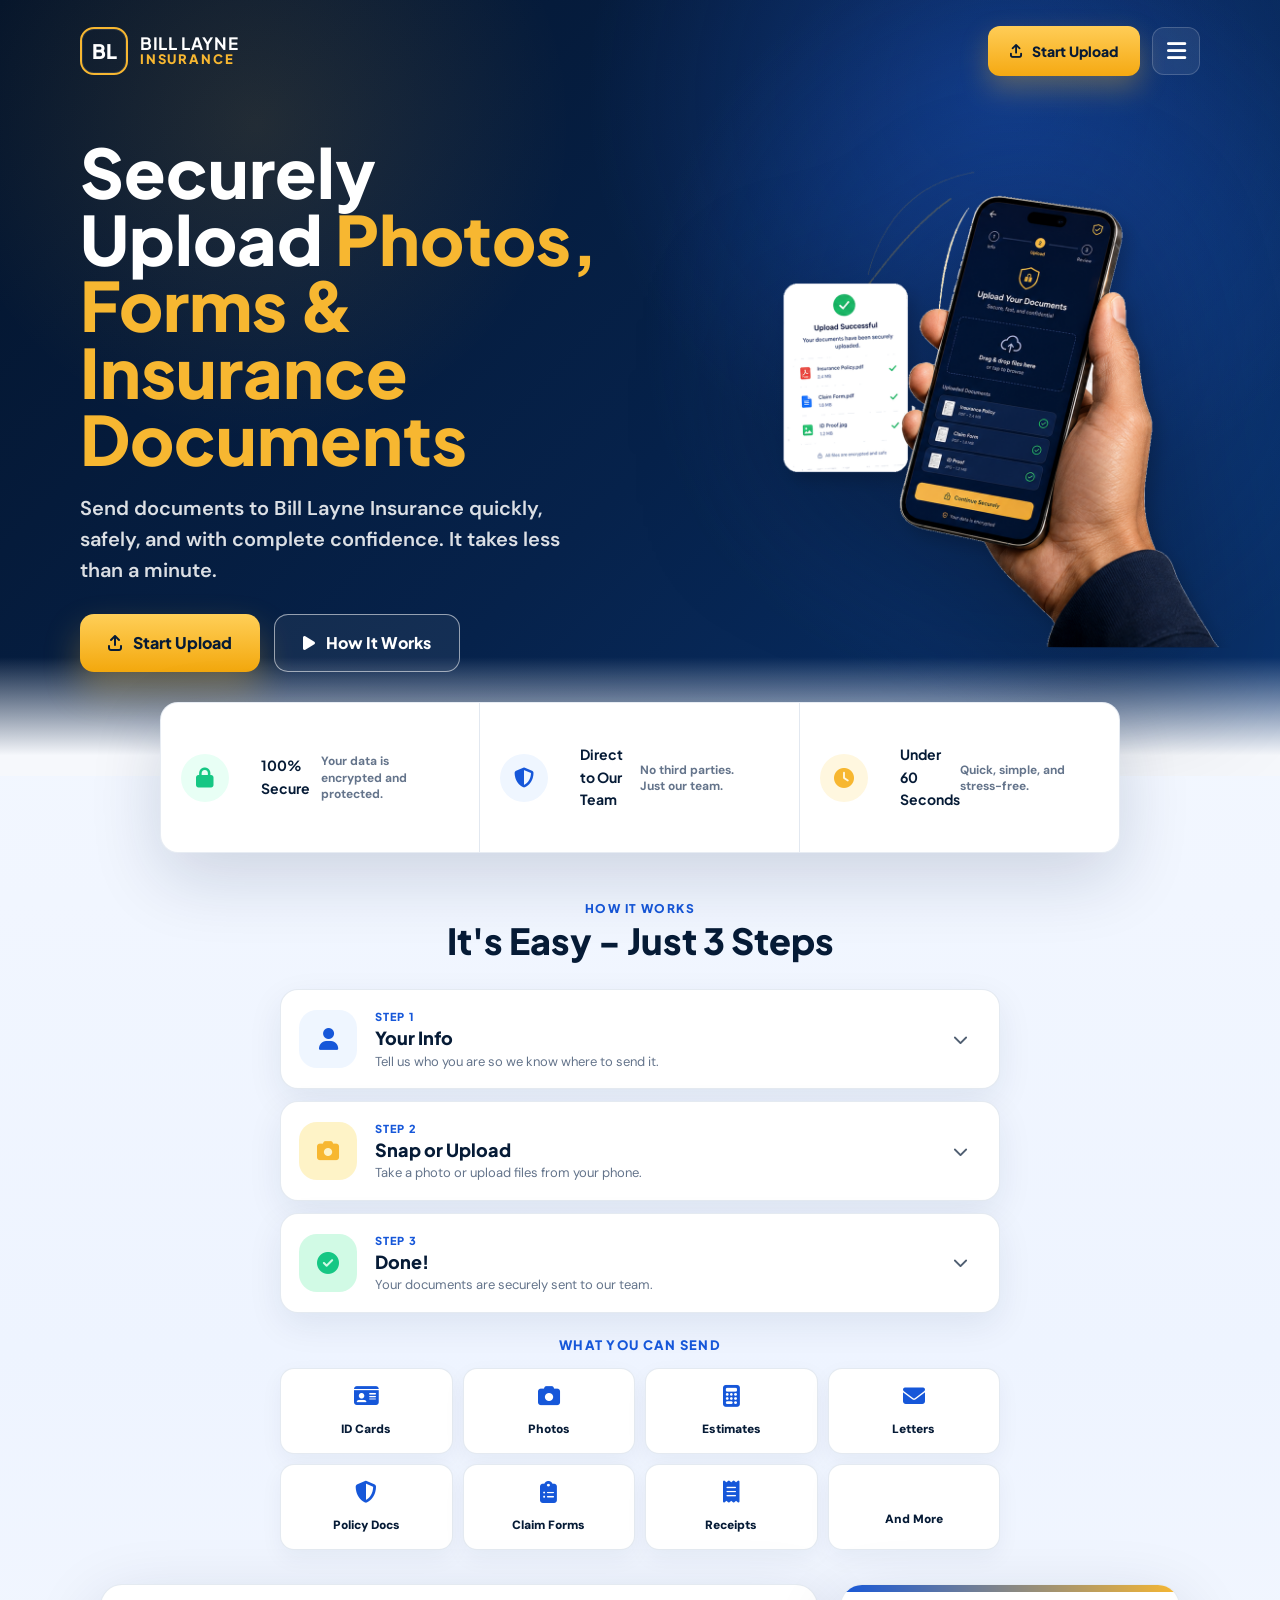
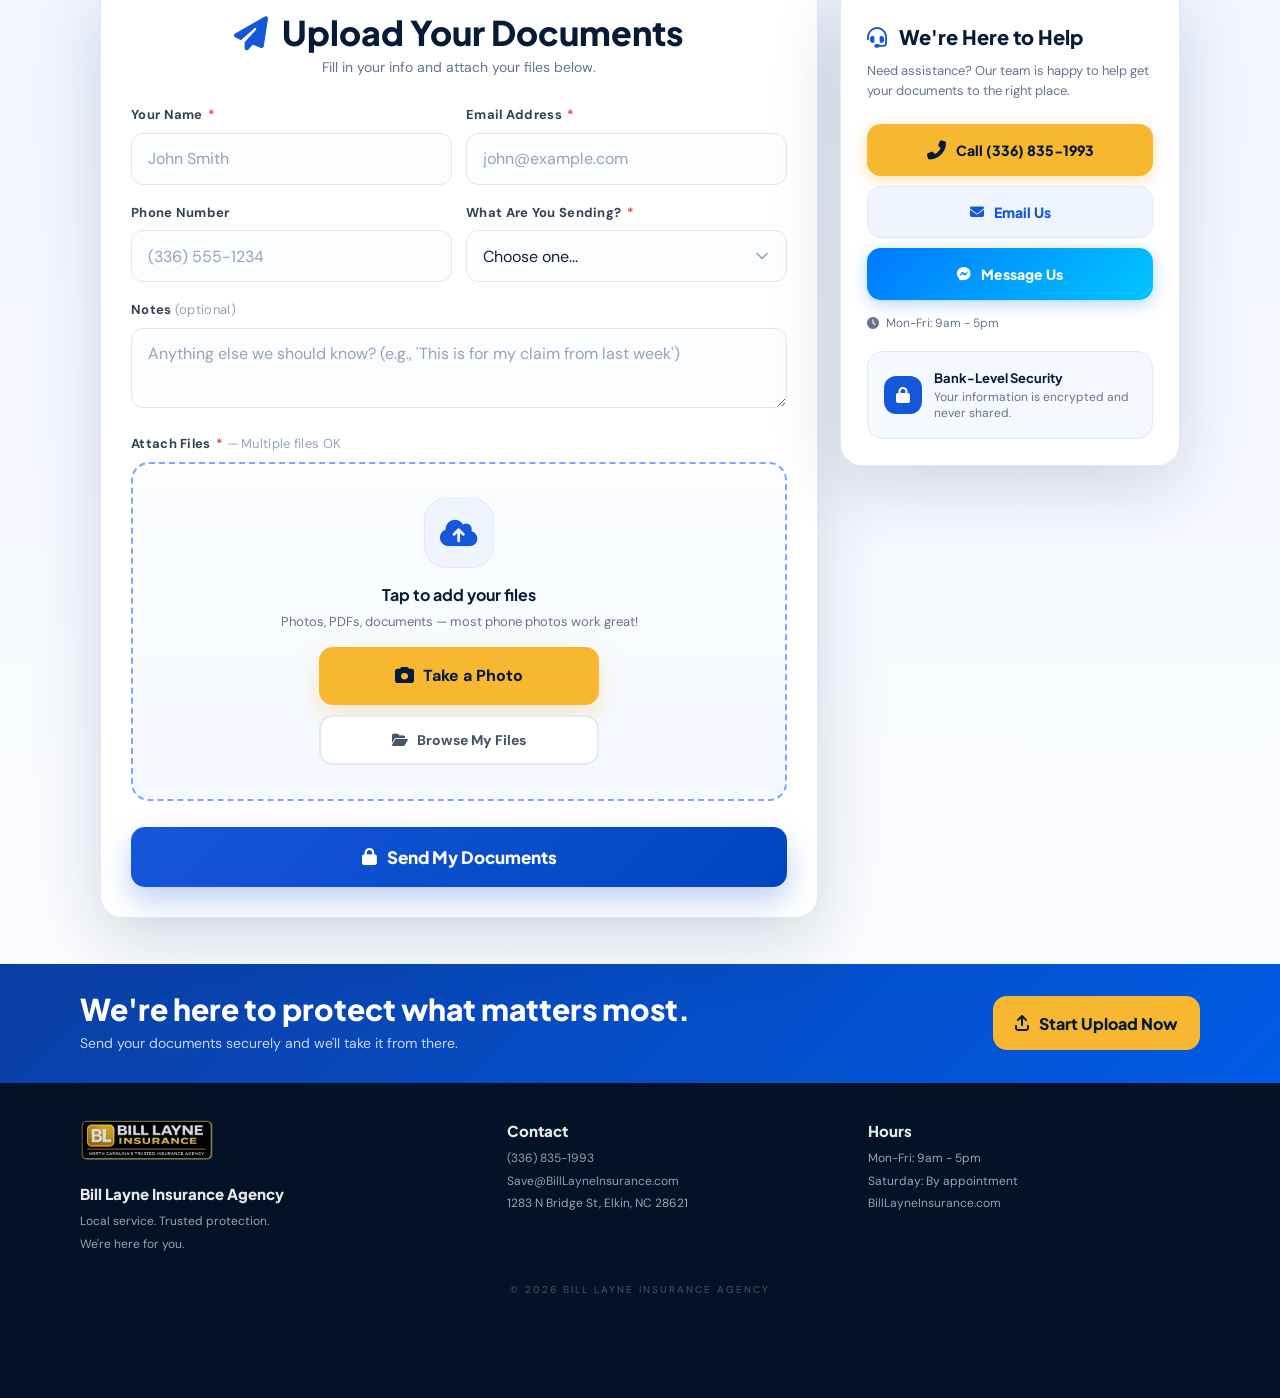
==== index.html @ 3c542ae1 "Redesign SendBillDocs landing hero" ====
<!DOCTYPE html>
<html lang="en">
<head>
    <meta charset="UTF-8">
    <meta name="viewport" content="width=device-width, initial-scale=1.0, maximum-scale=1.0, user-scalable=no">
    <title>Send Documents | Bill Layne Insurance Agency</title>
    <meta name="description" content="Securely upload documents, photos, and files to Bill Layne Insurance Agency in Elkin, NC. Snap a photo or upload a file — it's that easy.">
    <link rel="icon" href="https://fav.farm/📄" />
    <meta property="og:title" content="Send Documents | Bill Layne Insurance">
    <meta property="og:description" content="Securely send documents to your insurance agent. Snap a photo or upload a file.">
    <meta property="og:image" content="https://www.sendbilldocs.com/assets/bill-layne-logo.png">
    <meta property="og:url" content="https://sendbilldocs.com">
    <meta property="og:type" content="website">
    <meta name="twitter:card" content="summary_large_image">
    <meta name="twitter:title" content="Send Documents | Bill Layne Insurance">
    <meta name="twitter:description" content="Securely send documents to your insurance agent. Snap a photo or upload a file.">
    <meta name="twitter:image" content="https://www.sendbilldocs.com/assets/bill-layne-logo.png">
    <link rel="preconnect" href="https://fonts.googleapis.com">
    <link rel="preconnect" href="https://fonts.gstatic.com" crossorigin>
    <link href="https://fonts.googleapis.com/css2?family=Plus+Jakarta+Sans:wght@400;500;600;700;800;900&family=DM+Sans:wght@400;500;600;700&display=swap" rel="stylesheet">
    <link rel="stylesheet" href="https://cdnjs.cloudflare.com/ajax/libs/font-awesome/6.5.1/css/all.min.css">
    <style>
        *,*::before,*::after{box-sizing:border-box;margin:0;padding:0}
        :root{
            --navy:#061b36;--navy-light:#0b2b59;--navy-panel:#082044;--blue:#1657d9;--blue-light:#3478ff;
            --blue-glow:rgba(22,87,217,0.24);--gold:#f7b731;--gold-light:#ffd36a;
            --green:#16c784;--green-light:#50e0a4;--gray-50:#f6f8fc;--gray-100:#eef3fb;
            --gray-200:#e2e8f0;--gray-300:#cbd5e1;--gray-400:#94a3b8;--gray-500:#64748b;
            --gray-600:#475569;--gray-700:#334155;--gray-800:#172033;--red:#ef4444;
            --radius:16px;--radius-sm:12px;--radius-lg:24px;--radius-xl:30px;
            --shadow:0 12px 35px rgba(13,35,73,0.08);--shadow-lg:0 22px 70px rgba(10,31,66,0.16)
        }
        html{scroll-behavior:smooth;-webkit-text-size-adjust:100%}
        body{font-family:'DM Sans',-apple-system,BlinkMacSystemFont,sans-serif;background:linear-gradient(180deg,#f7faff 0%,#eef4ff 45%,#ffffff 100%);color:var(--gray-700);line-height:1.6;overflow-x:hidden;-webkit-font-smoothing:antialiased}
        a,button,input,select,textarea,label,[role="button"]{-webkit-tap-highlight-color:rgba(37,99,235,0.15);touch-action:manipulation}

        /* ======= HERO ======= */
        .hero{position:relative;min-height:650px;padding:26px 20px 104px;overflow:hidden;background:radial-gradient(circle at 78% 12%,rgba(37,99,235,.32),transparent 34%),linear-gradient(135deg,#04142b 0%,#06224b 54%,#0a3471 100%)}
        .hero::after{content:'';position:absolute;left:0;right:0;bottom:-1px;height:120px;background:linear-gradient(180deg,rgba(246,248,252,0) 0%,#f6f8fc 82%)}
        .hero-bg{position:absolute;inset:0;background:radial-gradient(circle at 80% 42%,rgba(29,89,198,.34),transparent 34%),radial-gradient(circle at 20% 16%,rgba(247,183,49,.12),transparent 26%);z-index:0}
        .site-nav{position:relative;z-index:3;max-width:1120px;margin:0 auto;display:flex;align-items:center;justify-content:space-between;gap:16px}
        .brand-lockup{display:flex;align-items:center;gap:12px;color:white;text-decoration:none;min-width:0}
        .brand-mark{width:48px;height:48px;border:2px solid var(--gold);border-radius:14px;display:grid;place-items:center;color:white;font-family:'Plus Jakarta Sans',sans-serif;font-size:20px;font-weight:900;box-shadow:inset 0 0 0 1px rgba(255,255,255,.1)}
        .brand-text{font-family:'Plus Jakarta Sans',sans-serif;font-weight:900;letter-spacing:.04em;line-height:1.05;text-transform:uppercase}
        .brand-text strong{display:block;font-size:17px;color:white}
        .brand-text span{display:block;font-size:13px;color:var(--gold);letter-spacing:.14em}
        .nav-actions{display:flex;align-items:center;gap:12px}
        .nav-upload{height:50px;padding:0 22px;border-radius:12px;background:linear-gradient(180deg,#ffcd57,#f5a912);color:#071a35;font-family:'Plus Jakarta Sans',sans-serif;font-size:14px;font-weight:900;text-decoration:none;display:inline-flex;align-items:center;gap:10px;box-shadow:0 12px 28px rgba(247,183,49,.32)}
        .nav-menu{width:48px;height:48px;border:1px solid rgba(255,255,255,.18);border-radius:12px;background:rgba(255,255,255,.08);color:white;font-size:22px;display:grid;place-items:center}
        .hero-inner{position:relative;z-index:2;max-width:1120px;margin:62px auto 0;display:grid;grid-template-columns:minmax(0,1fr) minmax(380px,560px);gap:34px;align-items:center}
        .hero-content{max-width:570px;color:white}
        .hero h1{font-family:'Plus Jakarta Sans',sans-serif;font-size:clamp(40px,7vw,68px);font-weight:900;color:white;line-height:.98;margin:0 0 22px;letter-spacing:0}
        .hero h1 span{color:var(--gold)}
        .hero-sub{font-size:clamp(16px,2.2vw,20px);color:rgba(255,255,255,0.86);max-width:520px;margin:0 0 28px;font-weight:600;line-height:1.55}
        .hero-actions{display:flex;gap:14px;flex-wrap:wrap;align-items:center}
        .hero-btn{min-height:58px;border-radius:14px;padding:0 28px;font-family:'Plus Jakarta Sans',sans-serif;font-size:16px;font-weight:900;text-decoration:none;display:inline-flex;align-items:center;justify-content:center;gap:11px}
        .hero-btn-primary{background:linear-gradient(180deg,#ffcf58,#f3a80d);color:#061b36;box-shadow:0 18px 36px rgba(247,183,49,.32)}
        .hero-btn-secondary{border:1.5px solid rgba(255,255,255,.55);color:white;background:rgba(255,255,255,.06)}
        .hero-visual{position:relative;min-height:390px;display:flex;align-items:center;justify-content:center;overflow:visible}
        .hero-art{display:block;width:min(680px,122%);max-width:none;height:auto;filter:drop-shadow(0 34px 70px rgba(0,0,0,.34));transform:translateX(18px)}
        @keyframes bounce{0%,20%,50%,80%,100%{transform:translateY(0)}40%{transform:translateY(-12px)}60%{transform:translateY(-6px)}}

        /* ======= STEPS ======= */
        .steps-section{padding:46px 20px 14px;max-width:760px;margin:0 auto}
        .section-label{font-family:'Plus Jakarta Sans',sans-serif;font-size:12px;font-weight:900;color:var(--blue);text-transform:uppercase;letter-spacing:.12em;text-align:center;margin-bottom:4px}
        .steps-title{font-family:'Plus Jakarta Sans',sans-serif;font-size:clamp(25px,4vw,36px);font-weight:900;text-align:center;color:var(--navy);margin-bottom:28px;line-height:1.08;letter-spacing:0}
        .steps-row{display:grid;gap:12px;margin-bottom:8px}
        .step-card{display:grid;grid-template-columns:60px 1fr 28px;gap:16px;align-items:center;padding:18px;background:white;border-radius:18px;box-shadow:var(--shadow);border:1px solid rgba(226,232,240,.9)}
        .step-icon{width:58px;height:58px;border-radius:18px;display:flex;align-items:center;justify-content:center;font-size:22px}
        .step-1 .step-icon{background:#eff6ff;color:var(--blue)}.step-2 .step-icon{background:#fef3c7;color:var(--gold)}.step-3 .step-icon{background:#d1fae5;color:var(--green)}
        .step-num{font-family:'Plus Jakarta Sans',sans-serif;font-size:11px;font-weight:900;text-transform:uppercase;letter-spacing:.1em;color:var(--blue);margin-bottom:2px}
        .step-label{font-family:'Plus Jakarta Sans',sans-serif;font-size:18px;font-weight:900;color:var(--navy);line-height:1.15}
        .step-copy{font-size:13px;color:#64748b;line-height:1.35;margin-top:4px}
        .step-chevron{color:var(--navy);font-size:15px;opacity:.7}

        /* ======= TRUST BAR ======= */
        .trust-bar{position:relative;z-index:4;max-width:1000px;margin:-74px auto 0;padding:0 20px}
        .trust-items{display:grid;grid-template-columns:repeat(3,1fr);gap:0;background:white;border-radius:18px;box-shadow:0 24px 70px rgba(10,31,66,.16);border:1px solid rgba(226,232,240,.8);overflow:hidden}
        .trust-items span{display:grid;grid-template-columns:48px 1fr;gap:12px;align-items:center;padding:20px;font-size:13px;font-weight:700;color:var(--gray-500);border-right:1px solid #e2e8f0}
        .trust-items span:last-child{border-right:none}
        .trust-items i{width:48px;height:48px;border-radius:50%;display:grid;place-items:center;font-size:20px}
        .trust-items strong{display:block;font-family:'Plus Jakarta Sans',sans-serif;color:var(--navy);font-size:14px;margin-bottom:2px}
        .trust-items small{display:block;font-size:12px;line-height:1.35;color:#64748b}
        .trust-items i.fa-lock{background:#e8fff5;color:var(--green)}.trust-items i.fa-shield-halved{background:#eff6ff;color:var(--blue)}.trust-items i.fa-clock{background:#fff7df;color:var(--gold)}

        /* ======= DOCUMENT TYPES ======= */
        .send-types{max-width:760px;margin:0 auto;padding:0 20px 22px}
        .send-types-title{font-family:'Plus Jakarta Sans',sans-serif;font-size:13px;font-weight:900;color:var(--blue);text-transform:uppercase;letter-spacing:.1em;margin:0 0 12px;text-align:center}
        .send-type-grid{display:grid;grid-template-columns:repeat(4,1fr);gap:10px}
        .send-type{background:white;border:1px solid rgba(226,232,240,.9);border-radius:14px;min-height:86px;display:grid;place-items:center;text-align:center;padding:12px 8px;box-shadow:0 8px 22px rgba(13,35,73,.05)}
        .send-type i{font-size:22px;color:var(--blue);margin-bottom:7px}.send-type span{font-size:12px;font-weight:900;color:var(--navy);line-height:1.15}

        /* ======= FORM SECTION ======= */
        .main-upload-wrap{max-width:1120px;margin:0 auto;padding:12px 20px 46px;display:grid;grid-template-columns:minmax(0,1fr) 340px;gap:22px;align-items:start}
        .form-section{padding:0;max-width:none;margin:0}
        .form-card{background:white;border-radius:22px;padding:30px;box-shadow:var(--shadow-lg);border:1px solid rgba(226,232,240,.9)}
        .form-header{text-align:center;margin-bottom:26px}
        .form-header h2{font-family:'Plus Jakarta Sans',sans-serif;font-size:clamp(26px,4vw,34px);font-weight:900;color:var(--navy);margin-bottom:5px;line-height:1.08;letter-spacing:0}
        .form-header p{font-size:14px;color:var(--gray-500)}
        .form-group{margin-bottom:18px}
        .form-label{display:block;font-size:13px;font-weight:700;color:var(--gray-700);margin-bottom:7px;letter-spacing:0.3px}
        .form-label .required{color:var(--red);margin-left:2px}
        .form-grid{display:grid;grid-template-columns:1fr 1fr;gap:0 14px}
        .form-grid .wide{grid-column:1/-1}
        .form-input{width:100%;height:52px;padding:0 16px;font-size:16px;font-family:'DM Sans',sans-serif;border:1.5px solid var(--gray-200);border-radius:12px;background:#fbfdff;color:var(--gray-800);transition:all 0.2s;-webkit-appearance:none;appearance:none}
        .form-input:focus{outline:none;border-color:var(--blue);background:white;box-shadow:0 0 0 4px var(--blue-glow)}
        .form-input::placeholder{color:var(--gray-400)}
        select.form-input{cursor:pointer;background-image:url("data:image/svg+xml,%3Csvg xmlns='http://www.w3.org/2000/svg' width='20' height='20' viewBox='0 0 24 24' fill='none' stroke='%2394a3b8' stroke-width='2' stroke-linecap='round' stroke-linejoin='round'%3E%3Cpath d='m6 9 6 6 6-6'/%3E%3C/svg%3E");background-repeat:no-repeat;background-position:right 14px center;padding-right:44px}
        textarea.form-input{height:auto;min-height:80px;padding:14px 16px;resize:vertical}
        .form-error{font-size:12px;color:var(--red);margin-top:5px;display:none}
        .form-input.error{border-color:var(--red)}

        /* ======= CUSTOM REQUEST BANNER ======= */
        .custom-request-banner{display:none;margin:0 0 20px;border-radius:var(--radius);overflow:hidden;border:2px solid #f59e0b;background:linear-gradient(135deg,#fffbeb,#fef3c7)}
        .custom-request-banner.active{display:block}
        .custom-request-header{padding:14px 16px;display:flex;align-items:center;gap:10px}
        .custom-request-header i{font-size:20px;color:#d97706}
        .custom-request-header .crb-title{font-weight:700;font-size:15px;color:#92400e}
        .custom-request-desc{padding:0 16px 14px;font-size:14px;color:#78350f;line-height:1.5}
        .custom-request-ref{padding:0 16px 16px}
        .custom-request-ref img{width:100%;max-width:400px;border-radius:10px;border:2px solid #fbbf24;box-shadow:0 4px 12px rgba(0,0,0,0.1)}
        .custom-request-ref .ref-caption{margin-top:6px;font-size:11px;color:#a16207;font-weight:600;text-align:center}

        /* ======= STANDARD UPLOAD ZONE (non-photo mode) ======= */
        .upload-zone{position:relative;border:2px dashed #7ba7ff;border-radius:18px;padding:34px 20px;text-align:center;cursor:pointer;transition:all 0.3s;background:linear-gradient(180deg,#fbfdff,#f4f8ff)}
        .upload-zone:hover,.upload-zone.dragover{border-color:var(--blue);background:#eff6ff}
        .upload-zone.has-files{border-color:var(--green);background:#f0fdf4;border-style:solid}
        .upload-icon{width:70px;height:70px;border-radius:22px;background:#eef5ff;color:var(--blue);display:flex;align-items:center;justify-content:center;font-size:30px;margin:0 auto 14px;box-shadow:inset 0 0 0 1px #dbeafe}
        .upload-zone.has-files .upload-icon{background:linear-gradient(135deg,var(--green),#059669);box-shadow:0 8px 24px rgba(16,185,129,0.3)}
        .upload-text-main{font-family:'Plus Jakarta Sans',sans-serif;font-size:16px;font-weight:700;color:var(--navy);margin-bottom:5px}
        .upload-text-sub{font-size:13px;color:var(--gray-500);margin-bottom:14px}
        .upload-buttons{display:flex;flex-direction:column;gap:10px;width:100%;max-width:280px;margin:0 auto}
        .upload-btn{display:flex;align-items:center;justify-content:center;gap:9px;padding:0 22px;border-radius:14px;font-size:15px;font-weight:800;font-family:'DM Sans',sans-serif;border:none;cursor:pointer;transition:all 0.2s;width:100%}
        .upload-btn-camera{height:58px;background:var(--gold);color:var(--navy);box-shadow:0 10px 24px rgba(247,183,49,0.28);font-size:16px}
        .upload-btn-camera:hover{background:#e89209;transform:translateY(-1px)}
        .upload-btn-file{height:50px;background:white;color:var(--gray-600);border:2px solid var(--gray-200);font-size:14px}
        .upload-btn-file:hover{border-color:var(--blue);color:var(--blue)}
        .file-input{display:none}
        .add-more-btn{display:flex;align-items:center;justify-content:center;gap:8px;width:100%;height:46px;border-radius:var(--radius-sm);font-size:14px;font-weight:700;font-family:'DM Sans',sans-serif;border:2px dashed var(--gray-300);background:var(--gray-50);color:var(--gray-500);cursor:pointer;transition:all 0.2s;margin-top:10px}
        .add-more-btn:hover{border-color:var(--blue);color:var(--blue);background:#eff6ff}
        .file-list{margin-top:14px}
        .file-item{display:flex;align-items:center;gap:10px;padding:10px 12px;background:white;border:1px solid var(--gray-200);border-radius:var(--radius-sm);margin-bottom:7px;animation:slideIn 0.3s ease}
        @keyframes slideIn{from{opacity:0;transform:translateY(-8px)}to{opacity:1;transform:translateY(0)}}
        .file-item-icon{width:38px;height:38px;border-radius:9px;display:flex;align-items:center;justify-content:center;font-size:15px;flex-shrink:0}
        .file-item-icon.img{background:#ede9fe;color:#7c3aed}.file-item-icon.pdf{background:#fee2e2;color:var(--red)}.file-item-icon.doc{background:#dbeafe;color:var(--blue)}.file-item-icon.other{background:var(--gray-100);color:var(--gray-500)}
        .file-item-info{flex:1;min-width:0}
        .file-item-name{font-size:13px;font-weight:600;color:var(--gray-800);white-space:nowrap;overflow:hidden;text-overflow:ellipsis}
        .file-item-size{font-size:11px;color:var(--gray-400)}
        .file-item-remove{width:40px;height:40px;border:none;background:var(--gray-100);border-radius:50%;color:var(--gray-500);cursor:pointer;display:flex;align-items:center;justify-content:center;transition:all 0.2s;flex-shrink:0;font-size:15px}
        .file-item-remove:hover{background:#fee2e2;color:var(--red)}

        /* ======= PHOTO INSPECTION MODE ======= */
        .photo-mode-banner{background:linear-gradient(135deg,var(--navy),var(--navy-light));border-radius:var(--radius);padding:18px 20px;display:flex;align-items:center;gap:14px;margin-bottom:22px}
        .photo-mode-icon{width:48px;height:48px;border-radius:12px;background:rgba(255,255,255,0.15);display:flex;align-items:center;justify-content:center;font-size:22px;color:var(--gold-light);flex-shrink:0}
        .photo-mode-text h3{font-family:'Plus Jakarta Sans',sans-serif;font-size:15px;font-weight:800;color:white;margin-bottom:3px}
        .photo-mode-text p{font-size:12px;color:rgba(255,255,255,0.7);line-height:1.4}

        .photo-grid{display:flex;flex-direction:column;gap:14px}

        /* Photo Card */
        .photo-card{border-radius:var(--radius);border:2px solid var(--gray-200);background:white;overflow:hidden;transition:all 0.3s;box-shadow:0 2px 8px rgba(0,0,0,0.04)}
        .photo-card.uploaded{border-color:var(--green);box-shadow:0 4px 16px rgba(16,185,129,0.15)}
        .photo-card.required-missing{border-color:#fecaca}

        .photo-card-header{display:flex;align-items:center;gap:12px;padding:14px 16px;background:var(--gray-50);border-bottom:1px solid var(--gray-100)}
        .photo-card.uploaded .photo-card-header{background:#f0fdf4;border-bottom-color:#bbf7d0}
        .photo-card-icon{width:40px;height:40px;border-radius:10px;display:flex;align-items:center;justify-content:center;font-size:17px;flex-shrink:0;background:#eff6ff;color:var(--blue)}
        .photo-card.uploaded .photo-card-icon{background:#d1fae5;color:var(--green)}
        .photo-card-title{flex:1;min-width:0}
        .photo-card-title h4{font-family:'Plus Jakarta Sans',sans-serif;font-size:15px;font-weight:800;color:var(--navy);margin-bottom:2px}
        .photo-card-title p{font-size:11px;color:var(--gray-500);line-height:1.3}
        .photo-card-status{flex-shrink:0}
        .status-badge{display:inline-flex;align-items:center;gap:5px;padding:5px 11px;border-radius:50px;font-size:11px;font-weight:700}
        .status-badge.needed{background:#fef3c7;color:#92400e}
        .status-badge.done{background:#d1fae5;color:#065f46}
        .status-badge.optional{background:var(--gray-100);color:var(--gray-500)}

        /* Photo card body: sample + upload side by side */
        .photo-card-body{display:grid;grid-template-columns:1fr 1fr;gap:0}

        .photo-sample{position:relative;background:var(--gray-800);overflow:hidden;min-height:160px;max-height:220px}
        .photo-sample img{width:100%;height:100%;object-fit:cover;display:block}
        .photo-sample-placeholder{height:100%;min-height:160px;display:flex;align-items:center;justify-content:center;background:linear-gradient(135deg,var(--navy),var(--blue));color:white;font-size:42px}
        .sample-overlay{position:absolute;inset:0;background:rgba(0,0,0,0.3);display:flex;flex-direction:column;justify-content:flex-end;padding:10px 10px 10px}
        .sample-label{position:absolute;top:8px;left:8px;background:rgba(0,0,0,0.7);color:white;font-size:9px;font-weight:800;text-transform:uppercase;letter-spacing:1px;padding:3px 8px;border-radius:50px;backdrop-filter:blur(4px)}
        .sample-caption{font-size:10px;color:rgba(255,255,255,0.85);font-weight:600;line-height:1.3;text-align:center;width:100%}

        .photo-upload-slot{display:flex;flex-direction:column;align-items:center;justify-content:center;padding:16px 12px;gap:10px;border-left:1px solid var(--gray-100);background:white;min-height:160px;transition:background 0.2s}
        .photo-card.uploaded .photo-upload-slot{background:#f0fdf4;border-left-color:#bbf7d0}

        /* Preview thumbnail when photo uploaded */
        .photo-preview{position:relative;width:100%;height:130px;border-radius:10px;overflow:hidden;background:var(--gray-100)}
        .photo-preview img{width:100%;height:100%;object-fit:cover}
        .photo-preview-remove{position:absolute;top:5px;right:5px;width:28px;height:28px;border-radius:50%;background:rgba(0,0,0,0.6);border:none;color:white;cursor:pointer;display:flex;align-items:center;justify-content:center;font-size:12px;transition:background 0.2s}
        .photo-preview-remove:hover{background:var(--red)}
        .photo-preview-name{font-size:10px;color:var(--gray-500);text-align:center;margin-top:5px;white-space:nowrap;overflow:hidden;text-overflow:ellipsis;width:100%;padding:0 4px}

        /* Upload buttons inside slot */
        .slot-empty-icon{width:44px;height:44px;border-radius:50%;background:var(--gray-100);display:flex;align-items:center;justify-content:center;font-size:18px;color:var(--gray-400)}
        .slot-empty-text{font-size:11px;font-weight:600;color:var(--gray-400);text-align:center;line-height:1.3}
        .slot-btn{display:flex;align-items:center;justify-content:center;gap:7px;border:none;border-radius:50px;font-weight:700;font-family:'DM Sans',sans-serif;cursor:pointer;transition:all 0.2s;padding:0 16px;width:100%}
        .slot-btn:active{transform:scale(0.97)}
        .slot-btn-camera{height:52px;font-size:14px;background:var(--gold);color:var(--navy);box-shadow:0 4px 14px rgba(245,158,11,0.35)}
        .slot-btn-camera:hover{background:#e89209}
        .slot-btn-file{height:46px;font-size:13px;background:var(--gray-100);color:var(--gray-600);margin-top:4px}
        .slot-btn-file:hover{background:var(--gray-200)}

        .photo-check{width:40px;height:40px;border-radius:50%;background:linear-gradient(135deg,var(--green),#059669);display:flex;align-items:center;justify-content:center;color:white;font-size:18px;box-shadow:0 4px 12px rgba(16,185,129,0.35);animation:popIn 0.4s cubic-bezier(0.16,1,0.3,1)}
        @keyframes popIn{0%{transform:scale(0);opacity:0}100%{transform:scale(1);opacity:1}}

        /* Photo progress bar */
        .photo-progress-bar{margin-bottom:22px}
        .photo-progress-header{display:flex;justify-content:space-between;align-items:center;margin-bottom:8px}
        .photo-progress-label{font-family:'Plus Jakarta Sans',sans-serif;font-size:13px;font-weight:700;color:var(--navy)}
        .photo-progress-count{font-size:13px;font-weight:700;color:var(--blue)}
        .photo-progress-track{height:8px;background:var(--gray-200);border-radius:50px;overflow:hidden}
        .photo-progress-fill{height:100%;background:linear-gradient(90deg,var(--blue),var(--green));border-radius:50px;transition:width 0.4s cubic-bezier(0.16,1,0.3,1)}

        /* ======= SUBMIT BTN ======= */
        .submit-btn{width:100%;height:60px;border:none;border-radius:14px;background:linear-gradient(135deg,var(--blue),#0045bf);color:white;font-family:'Plus Jakarta Sans',sans-serif;font-size:17px;font-weight:900;cursor:pointer;transition:all 0.3s;box-shadow:0 14px 30px rgba(22,87,217,0.28);display:flex;align-items:center;justify-content:center;gap:10px;margin-top:26px;position:relative;overflow:hidden}
        .submit-btn:hover:not(:disabled){transform:translateY(-2px);box-shadow:0 12px 32px rgba(37,99,235,0.45)}
        .submit-btn:active:not(:disabled){transform:translateY(0)}
        .submit-btn:disabled{opacity:0.5;cursor:not-allowed}
        .submit-btn .shine{position:absolute;top:0;left:-100%;width:50%;height:100%;background:linear-gradient(to right,transparent,rgba(255,255,255,0.3),transparent);transform:skewX(-25deg);animation:btnshine 4s infinite}
        @keyframes btnshine{0%,60%{left:-100%}100%{left:200%}}

        /* ======= SENDING / SUCCESS ======= */
        .sending-section{display:none;grid-column:1/-1;padding:60px 20px 40px;text-align:center;max-width:520px;margin:0 auto}
        .sending-section.active{display:block}
        .sending-spinner{width:70px;height:70px;border:5px solid var(--gray-200);border-top-color:var(--blue);border-radius:50%;animation:spin 0.8s linear infinite;margin:0 auto 22px}
        @keyframes spin{to{transform:rotate(360deg)}}
        .sending-section h2{font-family:'Plus Jakarta Sans',sans-serif;font-size:23px;font-weight:800;color:var(--navy);margin-bottom:10px}
        .sending-section p{font-size:15px;color:var(--gray-500);line-height:1.7}
        .sending-warning{display:flex;align-items:center;justify-content:center;gap:10px;background:#fef3c7;border:1px solid #fde68a;border-radius:var(--radius-sm);padding:14px 18px;margin-top:22px;font-size:14px;font-weight:600;color:#92400e}

        .success-section{display:none;grid-column:1/-1;padding:60px 20px 40px;text-align:center;max-width:520px;margin:0 auto}
        .success-section.active{display:block}
        .success-check{width:96px;height:96px;border-radius:50%;background:linear-gradient(135deg,var(--green),#059669);color:white;display:flex;align-items:center;justify-content:center;font-size:42px;margin:0 auto 22px;box-shadow:0 12px 36px rgba(16,185,129,0.35);animation:popIn 0.5s cubic-bezier(0.16,1,0.3,1)}
        .success-section h2{font-family:'Plus Jakarta Sans',sans-serif;font-size:27px;font-weight:900;color:var(--navy);margin-bottom:10px}
        .success-section p{font-size:15px;color:var(--gray-600);margin-bottom:8px;line-height:1.7}
        .confirmation-box{background:var(--navy);color:white;border-radius:var(--radius);padding:18px 22px;margin:18px 0;text-align:center}
        .confirmation-label{font-size:11px;font-weight:700;text-transform:uppercase;letter-spacing:1.5px;color:var(--gold-light);margin-bottom:5px}
        .confirmation-number{font-family:'Plus Jakarta Sans',monospace;font-size:26px;font-weight:900;letter-spacing:3px;color:white}
        .confirmation-tip{font-size:11px;color:rgba(255,255,255,0.5);margin-top:7px}
        .success-section .email-note{display:inline-flex;align-items:center;gap:8px;background:#f0fdf4;border:1px solid #bbf7d0;padding:12px 18px;border-radius:var(--radius-sm);font-size:13px;font-weight:600;color:#166534;margin:14px 0}
        .success-actions{display:flex;flex-direction:column;gap:10px;margin-top:24px}
        .success-btn{display:flex;align-items:center;justify-content:center;gap:10px;height:54px;border-radius:var(--radius);font-family:'Plus Jakarta Sans',sans-serif;font-size:15px;font-weight:700;text-decoration:none;transition:all 0.2s;border:none;cursor:pointer}
        .success-btn-primary{background:linear-gradient(135deg,var(--blue),#4338ca);color:white;box-shadow:0 4px 16px rgba(37,99,235,0.3)}
        .success-btn-secondary{background:white;color:var(--gray-700);border:2px solid var(--gray-200)}
        .success-btn:hover{transform:translateY(-1px)}

        /* ======= HELP + FOOTER ======= */
        .help-section{padding:0;max-width:none;margin:0;position:sticky;top:16px}
        .help-card{background:white;border-radius:22px;padding:26px;text-align:left;box-shadow:var(--shadow-lg);border:1px solid rgba(226,232,240,.9);position:relative;overflow:hidden}
        .help-card::before{content:'';position:absolute;inset:0 0 auto;height:7px;background:linear-gradient(90deg,var(--blue),var(--gold));pointer-events:none}
        .help-card h3{font-family:'Plus Jakarta Sans',sans-serif;font-size:20px;font-weight:900;color:var(--navy);margin:10px 0 8px;position:relative}
        .help-card p{font-size:13px;color:#64748b;margin-bottom:22px;line-height:1.6;position:relative}
        .help-actions{display:flex;flex-direction:column;gap:10px;position:relative}
        .help-btn{display:flex;align-items:center;justify-content:center;gap:10px;min-height:52px;border-radius:14px;font-family:'Plus Jakarta Sans',sans-serif;font-size:14px;font-weight:900;text-decoration:none;transition:all 0.2s;border:none;cursor:pointer}
        .help-btn-call{background:var(--gold);color:var(--navy);box-shadow:0 4px 16px rgba(245,158,11,0.3)}
        .help-btn-call:hover{background:var(--gold-light);transform:translateY(-1px)}
        .help-btn-email{background:#eef5ff;color:var(--blue);border:1px solid #dbeafe}
        .help-btn-email:hover{background:#e0ecff}
        .help-btn-messenger{background:linear-gradient(135deg,#0078FF,#00C6FF);color:white;box-shadow:0 4px 16px rgba(0,120,255,0.3)}
        .help-btn-messenger:hover{background:linear-gradient(135deg,#0066DD,#00B0EE);transform:translateY(-1px)}
        .help-hours{font-size:12px;color:#64748b;margin-top:14px;position:relative}
        .security-note{margin-top:18px;background:#f4f8ff;border:1px solid #dbeafe;border-radius:16px;padding:16px;display:grid;grid-template-columns:38px 1fr;gap:12px;align-items:center}
        .security-note i{width:38px;height:38px;border-radius:12px;background:var(--blue);color:white;display:grid;place-items:center}.security-note strong{display:block;font-family:'Plus Jakarta Sans',sans-serif;color:var(--navy);font-size:13px}.security-note span{display:block;font-size:12px;color:#64748b;line-height:1.35}
        .footer-cta{background:linear-gradient(135deg,#0b3ea3,#005ce6);color:white;padding:28px 20px}
        .footer-cta-inner{max-width:1120px;margin:0 auto;display:flex;align-items:center;justify-content:space-between;gap:20px}
        .footer-cta h2{font-family:'Plus Jakarta Sans',sans-serif;font-size:clamp(22px,4vw,30px);line-height:1.15;margin:0;font-weight:900}.footer-cta p{margin:6px 0 0;color:rgba(255,255,255,.78);font-size:14px}
        .footer-cta a{min-height:54px;border-radius:14px;background:var(--gold);color:var(--navy);text-decoration:none;font-family:'Plus Jakarta Sans',sans-serif;font-weight:900;padding:0 22px;display:inline-flex;align-items:center;gap:10px;white-space:nowrap}
        .footer{background:#031226;color:rgba(255,255,255,0.62);padding:36px 20px 100px;text-align:left}
        .footer-inner{max-width:1120px;margin:0 auto;display:grid;grid-template-columns:1.2fr 1fr 1fr;gap:28px}
        .footer-logo{height:42px;opacity:0.86;margin-bottom:14px}
        .footer-name{font-family:'Plus Jakarta Sans',sans-serif;font-size:15px;font-weight:800;color:rgba(255,255,255,0.9);margin-bottom:4px}
        .footer-info{font-size:12px;line-height:1.9}
        .footer-info a{color:rgba(255,255,255,0.6);text-decoration:none}
        .footer-info a:hover{color:var(--gold-light)}
        .footer-copy{max-width:1120px;margin:26px auto 0;font-size:10px;text-transform:uppercase;letter-spacing:2px;opacity:0.46;text-align:center}


        /* ======= MOBILE DOCK ======= */
        .mobile-dock{display:none;position:fixed;bottom:0;left:0;right:0;z-index:90;background:rgba(255,255,255,0.97);backdrop-filter:blur(20px);-webkit-backdrop-filter:blur(20px);border-top:1px solid var(--gray-200);box-shadow:0 -4px 20px rgba(0,0,0,0.08);padding:10px 16px;padding-bottom:max(10px,env(safe-area-inset-bottom))}
        .dock-inner{display:flex;gap:10px}
        .dock-btn{flex:1;height:46px;border-radius:12px;display:flex;align-items:center;justify-content:center;gap:7px;font-size:13px;font-weight:700;font-family:'DM Sans',sans-serif;text-decoration:none;transition:all 0.2s;border:none;cursor:pointer}
        .dock-call{background:var(--gray-100);color:var(--gray-700)}.dock-upload{flex:2;background:linear-gradient(135deg,var(--blue),#4338ca);color:white;box-shadow:0 4px 16px rgba(37,99,235,0.3)}.dock-quote{background:var(--gold);color:var(--navy)}
        @media(max-width:900px){
            .hero{min-height:auto;padding-bottom:88px}
            .site-nav{gap:10px}.brand-mark{width:42px;height:42px;border-radius:12px;font-size:18px}.brand-text strong{font-size:14px}.brand-text span{font-size:11px}.nav-upload{height:44px;padding:0 14px;font-size:13px}.nav-menu{width:44px;height:44px}
            .hero-inner{grid-template-columns:1fr;margin-top:46px;gap:18px}
            .hero-content{text-align:left}.hero-actions{display:grid;grid-template-columns:1fr;max-width:360px}.hero-btn{width:100%}
            .hero-visual{min-height:275px;margin:0 -28px -18px;justify-content:center}.hero-art{width:min(610px,128%);transform:translateX(12px)}
            .trust-bar{margin-top:-48px}.trust-items{grid-template-columns:1fr;border-radius:18px}.trust-items span{border-right:none;border-bottom:1px solid #e2e8f0;padding:16px 18px}.trust-items span:last-child{border-bottom:none}
            .main-upload-wrap{grid-template-columns:1fr;padding-top:14px}.help-section{position:static}
            .footer-cta-inner{align-items:flex-start;flex-direction:column}.footer-cta a{width:100%;justify-content:center}
            .footer-inner{grid-template-columns:1fr;text-align:left}
            .mobile-dock{display:none}.footer{padding-bottom:44px}
        }
        @media(max-width:480px){
            .hero{padding:18px 16px 72px}
            .nav-upload span{display:none}.nav-upload{width:46px;padding:0;justify-content:center}.nav-menu{display:none}
            .brand-text strong{font-size:13px}.brand-text span{font-size:10px}
            .hero-inner{margin-top:38px;gap:14px}
            .hero h1{font-size:38px;line-height:1.04;margin-bottom:14px}
            .hero-sub{font-size:15px;margin-bottom:18px;line-height:1.5}
            .hero-btn{min-height:54px}
            .hero-visual{min-height:240px;margin:0 -72px -20px}.hero-art{width:150%;max-width:590px;transform:translateX(12px)}
            .trust-bar{margin-top:-38px}
            .steps-section{padding-top:38px}.step-card{grid-template-columns:54px 1fr 22px;padding:15px}.step-icon{width:52px;height:52px;font-size:19px}.step-label{font-size:16px}.step-copy{font-size:12px}
            .send-type-grid{grid-template-columns:repeat(2,1fr)}
            .main-upload-wrap{padding-left:14px;padding-right:14px}
            .form-card{padding:22px 16px}
            .form-grid{grid-template-columns:1fr}
            .photo-card-body{grid-template-columns:1fr 1fr}
            .photo-sample{min-height:140px;max-height:190px}
            .photo-upload-slot{min-height:140px;padding:12px 10px}
            .photo-preview{height:110px}
            .footer-cta{padding:24px 16px}.footer{padding-left:16px;padding-right:16px}
        }
        @media(max-width:360px){
            .photo-card-body{grid-template-columns:1fr}
            .photo-sample{min-height:180px;max-height:220px;border-radius:0}
            .photo-upload-slot{border-left:none;border-top:1px solid var(--gray-100)}
        }
    </style>
</head>
<body>

    <!-- HERO -->
    <header class="hero">
        <div class="hero-bg"></div>
        <nav class="site-nav" aria-label="Primary">
            <a class="brand-lockup" href="https://www.billlayneinsurance.com">
                <span class="brand-mark">BL</span>
                <span class="brand-text"><strong>Bill Layne</strong><span>Insurance</span></span>
            </a>
            <div class="nav-actions">
                <a href="#upload-form" class="nav-upload"><i class="fas fa-arrow-up-from-bracket"></i><span>Start Upload</span></a>
                <button type="button" class="nav-menu" onclick="document.getElementById('upload-form').scrollIntoView({behavior:'smooth',block:'start'});" aria-label="Go to upload form"><i class="fas fa-bars"></i></button>
            </div>
        </nav>
        <div class="hero-inner">
            <div class="hero-content">
                <h1>Securely Upload <span>Photos, Forms &amp; Insurance Documents</span></h1>
                <p class="hero-sub">Send documents to Bill Layne Insurance quickly, safely, and with complete confidence. It takes less than a minute.</p>
                <div class="hero-actions">
                    <a href="#upload-form" class="hero-btn hero-btn-primary"><i class="fas fa-arrow-up-from-bracket"></i> Start Upload</a>
                    <a href="#stepsSection" class="hero-btn hero-btn-secondary"><i class="fas fa-play"></i> How It Works</a>
                </div>
            </div>
            <div class="hero-visual" aria-hidden="true">
                <img class="hero-art" src="assets/document-upload-success-transparent.png" alt="">
            </div>
        </div>
    </header>

    <!-- TRUST BAR -->
    <div class="trust-bar" id="trustBar">
        <div class="trust-items">
            <span><i class="fas fa-lock"></i><span><strong>100% Secure</strong><small>Your data is encrypted and protected.</small></span></span>
            <span><i class="fas fa-shield-halved"></i><span><strong>Direct to Our Team</strong><small>No third parties. Just our team.</small></span></span>
            <span><i class="fas fa-clock"></i><span><strong>Under 60 Seconds</strong><small>Quick, simple, and stress-free.</small></span></span>
        </div>
    </div>

    <!-- STEPS -->
    <section class="steps-section" id="stepsSection">
        <div class="section-label">How It Works</div>
        <h2 class="steps-title">It's Easy - Just 3 Steps</h2>
        <div class="steps-row">
            <div class="step-card step-1"><div class="step-icon"><i class="fas fa-user"></i></div><div><div class="step-num">Step 1</div><div class="step-label">Your Info</div><div class="step-copy">Tell us who you are so we know where to send it.</div></div><i class="fas fa-chevron-down step-chevron"></i></div>
            <div class="step-card step-2"><div class="step-icon"><i class="fas fa-camera"></i></div><div><div class="step-num">Step 2</div><div class="step-label">Snap or Upload</div><div class="step-copy">Take a photo or upload files from your phone.</div></div><i class="fas fa-chevron-down step-chevron"></i></div>
            <div class="step-card step-3"><div class="step-icon"><i class="fas fa-check-circle"></i></div><div><div class="step-num">Step 3</div><div class="step-label">Done!</div><div class="step-copy">Your documents are securely sent to our team.</div></div><i class="fas fa-chevron-down step-chevron"></i></div>
        </div>
    </section>

    <section class="send-types" aria-label="Documents you can send">
        <h2 class="send-types-title">What You Can Send</h2>
        <div class="send-type-grid">
            <div class="send-type"><i class="fas fa-id-card"></i><span>ID Cards</span></div>
            <div class="send-type"><i class="fas fa-camera"></i><span>Photos</span></div>
            <div class="send-type"><i class="fas fa-calculator"></i><span>Estimates</span></div>
            <div class="send-type"><i class="fas fa-envelope"></i><span>Letters</span></div>
            <div class="send-type"><i class="fas fa-shield-halved"></i><span>Policy Docs</span></div>
            <div class="send-type"><i class="fas fa-clipboard-list"></i><span>Claim Forms</span></div>
            <div class="send-type"><i class="fas fa-receipt"></i><span>Receipts</span></div>
            <div class="send-type"><i class="fas fa-circle-ellipsis"></i><span>And More</span></div>
        </div>
    </section>

    <!-- MAIN FORM -->
    <main class="main-upload-wrap">
    <section class="form-section" id="upload-form">
        <div class="form-card">
            <div class="form-header">
                <h2><i class="fas fa-paper-plane" style="color:var(--blue);margin-right:8px;"></i> Upload Your Documents</h2>
                <p>Fill in your info and attach your files below.</p>
            </div>

            <form id="docForm" onsubmit="return false;">

                <div class="form-grid">
                <div class="form-group">
                    <label class="form-label" for="fullName">Your Name <span class="required">*</span></label>
                    <input type="text" id="fullName" class="form-input" placeholder="John Smith" required autocomplete="name">
                    <div class="form-error" id="nameError">Please enter your name</div>
                </div>

                <div class="form-group">
                    <label class="form-label" for="email">Email Address <span class="required">*</span></label>
                    <input type="email" id="email" class="form-input" placeholder="john@example.com" required autocomplete="email">
                    <div class="form-error" id="emailError">Please enter a valid email address</div>
                </div>

                <div class="form-group">
                    <label class="form-label" for="phone">Phone Number</label>
                    <input type="tel" id="phone" class="form-input" placeholder="(336) 555-1234" autocomplete="tel">
                </div>

                <div class="form-group" id="docTypeGroup">
                    <label class="form-label" for="docType">What Are You Sending? <span class="required">*</span></label>
                    <select id="docType" class="form-input" required>
                        <option value="" disabled selected>Choose one...</option>
                        <option value="Photo of Damage">Photo of Damage</option>
                        <option value="Tow Bill">Tow Bill / Towing Receipt</option>
                        <option value="Estimate / Repair Bill">Estimate / Repair Bill</option>
                        <option value="Letter or Notice">Letter or Notice I Received</option>
                        <option value="Declarations Page">Declarations Page / Current Policy</option>
                        <option value="Drivers License">Driver's License</option>
                        <option value="Vehicle Registration">Vehicle Registration</option>
                        <option value="Application / Form">Application or Form</option>
                        <option value="Proof of Prior Insurance">Proof of Prior Insurance</option>
                        <option value="Home Inspection Photos">Home Insurance Photos</option>
                        <option value="Other">Other Document</option>
                    </select>
                </div>

                <div class="form-group wide">
                    <label class="form-label" for="notes">Notes <span style="font-weight:400;color:var(--gray-400);">(optional)</span></label>
                    <textarea id="notes" class="form-input" placeholder="Anything else we should know? (e.g., 'This is for my claim from last week')" rows="2"></textarea>
                </div>
                </div>

                <!-- ===== CUSTOM REQUEST BANNER (shown when agent sends custom request) ===== -->
                <div class="custom-request-banner" id="customRequestBanner">
                    <div class="custom-request-header">
                        <i class="fas fa-clipboard-list"></i>
                        <span class="crb-title">Your agent is requesting:</span>
                    </div>
                    <div class="custom-request-desc" id="customRequestDesc"></div>
                    <div class="custom-request-ref" id="customRequestRef" style="display:none;">
                        <img id="customRequestRefImg" src="" alt="Reference image from your agent">
                        <div class="ref-caption"><i class="fas fa-info-circle" style="margin-right:3px;"></i> Reference image from your agent</div>
                    </div>
                </div>

                <!-- ===== UPLOAD AREA ===== -->
                <div class="form-group">
                    <label class="form-label">
                        Attach Files <span class="required">*</span>
                        <span style="font-weight:400;color:var(--gray-400);"> — Multiple files OK</span>
                    </label>

                    <!-- STANDARD UPLOAD (shown by default, hidden in photo mode) -->
                    <div id="standardUploadArea">
                        <div class="upload-zone" id="uploadZone">
                            <div class="upload-icon" id="uploadIcon"><i class="fas fa-cloud-arrow-up"></i></div>
                            <div class="upload-text-main" id="uploadTextMain">Tap to add your files</div>
                            <div class="upload-text-sub">Photos, PDFs, documents — most phone photos work great!</div>
                            <div class="upload-buttons">
                                <button type="button" class="upload-btn upload-btn-camera" onclick="openCamera('cameraInput')">
                                    <i class="fas fa-camera" style="font-size:19px;"></i> Take a Photo
                                </button>
                                <button type="button" class="upload-btn upload-btn-file" onclick="document.getElementById('fileInput').click()">
                                    <i class="fas fa-folder-open"></i> Browse My Files
                                </button>
                            </div>
                            <input type="file" id="cameraInput" class="file-input" accept="image/*,.heic,.heif,image/heic,image/heif" capture="environment">
                            <input type="file" id="fileInput" class="file-input" accept="image/*,.pdf,.doc,.docx,.png,.jpg,.jpeg,.gif,.bmp,.tiff,.heic,.heif,.webp,image/heic,image/heif" multiple>
                        </div>
                        <div id="fileList" class="file-list"></div>
                        <div id="addMoreContainer" style="display:none;">
                            <button type="button" class="add-more-btn" onclick="document.getElementById('fileInput').click()">
                                <i class="fas fa-plus-circle"></i> Add More Photos or Files
                            </button>
                        </div>
                    </div>

                    <!-- PHOTO INSPECTION GRID (shown only in photo mode) -->
                    <div id="photoInspectionArea" style="display:none;">
                        <!-- Banner -->
                        <div class="photo-mode-banner">
                            <div class="photo-mode-icon"><i class="fas fa-camera-retro"></i></div>
                            <div class="photo-mode-text">
                                <h3>Home Insurance Photos Needed</h3>
                                <p>Use the example photos as a guide. Tap the camera button on each card to snap your photo.</p>
                            </div>
                        </div>

                        <!-- Progress bar -->
                        <div class="photo-progress-bar">
                            <div class="photo-progress-header">
                                <div class="photo-progress-label">Photos Uploaded</div>
                                <div class="photo-progress-count" id="progressCount">0 of 0</div>
                            </div>
                            <div class="photo-progress-track">
                                <div class="photo-progress-fill" id="progressFill" style="width:0%"></div>
                            </div>
                        </div>

                        <!-- Cards injected here by JS -->
                        <div class="photo-grid" id="photoGrid"></div>
                    </div>

                    <div class="form-error" id="fileError">Please attach at least one file</div>
                </div>

                <button type="button" class="submit-btn" id="submitBtn" onclick="handleSubmit()">
                    <span class="shine"></span>
                    <i class="fas fa-lock"></i> Send My Documents
                </button>

            </form>
        </div>
    </section>

    <!-- SENDING -->
    <section class="sending-section" id="sendingSection">
        <div class="sending-spinner"></div>
        <h2>Sending Your Documents...</h2>
        <p>We're securely uploading your files to our team.<br>This may take a moment depending on file size.</p>
        <div class="sending-warning"><i class="fas fa-exclamation-triangle"></i> Please don't close this page until you see your confirmation.</div>
    </section>

    <!-- SUCCESS -->
    <section class="success-section" id="successSection">
        <div class="success-check"><i class="fas fa-check"></i></div>
        <h2>Documents Received!</h2>
        <p>Thank you — we've got your files and our team is on it.</p>
        <div class="confirmation-box">
            <div class="confirmation-label">Your Confirmation Number</div>
            <div class="confirmation-number" id="confirmationDisplay">—</div>
            <div class="confirmation-tip">Save this number for your records</div>
        </div>
        <div class="email-note"><i class="fas fa-envelope-circle-check"></i> A confirmation email has been sent to you.</div>
        <p style="font-size:13px;color:var(--gray-500);">We'll review your documents and reach out if we need anything else. Most requests are handled within one business day.</p>
        <div class="success-actions">
            <button class="success-btn success-btn-primary" onclick="resetForm()"><i class="fas fa-plus"></i> Send More Documents</button>
            <a href="tel:3368351993" class="success-btn success-btn-secondary"><i class="fas fa-phone-alt"></i> Call Us: (336) 835-1993</a>
            <a href="https://www.billlayneinsurance.com" class="success-btn success-btn-secondary"><i class="fas fa-globe"></i> Visit Our Website</a>
        </div>
    </section>

    <!-- HELP -->
    <section class="help-section" id="helpSection">
        <div class="help-card">
            <h3><i class="fas fa-headset" style="color:var(--blue);margin-right:8px;"></i> We're Here to Help</h3>
            <p>Need assistance? Our team is happy to help get your documents to the right place.</p>
            <div class="help-actions">
                <a href="tel:3368351993" class="help-btn help-btn-call"><i class="fas fa-phone-alt" style="font-size:19px;"></i> Call (336) 835-1993</a>
                <a href="mailto:docs@billlayneinsurance.com" class="help-btn help-btn-email"><i class="fas fa-envelope"></i> Email Us</a>
                <a href="https://m.me/dollarbillagency" target="_blank" class="help-btn help-btn-messenger"><i class="fab fa-facebook-messenger"></i> Message Us</a>
            </div>
            <div class="help-hours"><i class="fas fa-clock" style="margin-right:4px;"></i> Mon-Fri: 9am - 5pm</div>
            <div class="security-note">
                <i class="fas fa-lock"></i>
                <div><strong>Bank-Level Security</strong><span>Your information is encrypted and never shared.</span></div>
            </div>
        </div>
    </section>
    </main>

    <section class="footer-cta">
        <div class="footer-cta-inner">
            <div>
                <h2>We're here to protect what matters most.</h2>
                <p>Send your documents securely and we'll take it from there.</p>
            </div>
            <a href="#upload-form"><i class="fas fa-arrow-up-from-bracket"></i> Start Upload Now</a>
        </div>
    </section>

    <!-- FOOTER -->
    <footer class="footer" id="footerSection">
        <div class="footer-inner">
            <div>
                <img src="assets/bill-layne-logo.png" alt="Bill Layne Insurance" class="footer-logo">
                <div class="footer-name">Bill Layne Insurance Agency</div>
                <div class="footer-info">Local service. Trusted protection.<br>We're here for you.</div>
            </div>
            <div>
                <div class="footer-name">Contact</div>
                <div class="footer-info">
                    <a href="tel:3368351993">(336) 835-1993</a><br>
                    <a href="mailto:Save@BillLayneInsurance.com">Save@BillLayneInsurance.com</a><br>
                    1283 N Bridge St, Elkin, NC 28621
                </div>
            </div>
            <div>
                <div class="footer-name">Hours</div>
                <div class="footer-info">
                    Mon-Fri: 9am - 5pm<br>
                    Saturday: By appointment<br>
                    <a href="https://www.billlayneinsurance.com">BillLayneInsurance.com</a>
                </div>
            </div>
        </div>
        <div class="footer-copy">&copy; 2026 Bill Layne Insurance Agency</div>
    </footer>


    <!-- MOBILE DOCK -->
    <div class="mobile-dock" id="mobileDock">
        <div class="dock-inner">
            <a href="tel:3368351993" class="dock-btn dock-call"><i class="fas fa-phone-alt"></i> Call</a>
            <button type="button" class="dock-btn dock-upload" id="dockUpload" onclick="dockUploadAction()"><i class="fas fa-cloud-arrow-up"></i> Send Photos</button>
            <a href="https://billlayneinsurance.com/get-quote" class="dock-btn dock-quote"><i class="fas fa-file-alt"></i> Quote</a>
        </div>
    </div>

    <script>
    // =============================================
    // GOOGLE SCRIPT URL
    // Replace this with the current Apps Script web app /exec URL after each redeploy.
    // =============================================
    const GOOGLE_SCRIPT_URL = 'https://script.google.com/macros/s/AKfycbxPiWW8Oo4U2OkTp6Ut38B06JaPVHuH4TnHHZeV6PWOv1kbz-AoYw2VV2qxTqGfU0UI/exec';

    // =============================================
    // PHOTO TYPE DEFINITIONS
    // Each key matches the URL param value
    // =============================================
    const PHOTO_TYPES = {
        'damage': {
            label: 'Damage Photo',
            hint: 'Vehicle or property damage',
            icon: 'fa-car-burst',
            sample: '',
            caption: 'Take a clear photo of the requested damage'
        },
        'bathroom': {
            label: 'Bathroom',
            hint: 'Full view of bathroom — tub, shower & fixtures',
            icon: 'fa-bath',
            sample: 'https://i.imgur.com/wGZfagl.jpeg',
            caption: 'Show full bathroom including tub/shower'
        },
        'breaker_box': {
            label: 'Breaker Box / Electrical Panel',
            hint: 'Open panel with all breakers visible',
            icon: 'fa-bolt',
            sample: 'https://i.imgur.com/yY4Xcbo.jpeg',
            caption: 'Open the door & show all breakers'
        },
        'hot_water_heater': {
            label: 'Hot Water Heater',
            hint: 'Full unit — include brand & age sticker',
            icon: 'fa-fire',
            sample: 'https://i.imgur.com/G6lFX7G.jpeg',
            caption: 'Show the full unit with the age sticker'
        },
        'kitchen': {
            label: 'Kitchen',
            hint: 'Wide view showing appliances & counters',
            icon: 'fa-utensils',
            sample: 'https://i.imgur.com/HC2yn6G.jpeg',
            caption: 'Full kitchen — show stove, fridge & counters'
        },
        'living_room': {
            label: 'Living Room',
            hint: 'Wide view of the main living area',
            icon: 'fa-couch',
            sample: 'https://i.imgur.com/LmrRRFq.jpeg',
            caption: 'Capture the full room from a corner'
        },
        'outbuildings': {
            label: 'Outbuildings / Shed',
            hint: 'Exterior photo of any outbuildings',
            icon: 'fa-warehouse',
            sample: 'https://i.imgur.com/2kz7rAQ.jpeg',
            caption: 'Show the full exterior of any sheds/garages'
        },
        'thermostat': {
            label: 'Thermostat',
            hint: 'Close-up showing model & current setting',
            icon: 'fa-temperature-half',
            sample: 'https://i.imgur.com/qi6MPc8.jpeg',
            caption: 'Close-up showing brand & model info'
        },
        'under_bath_sink': {
            label: 'Under Bathroom Sink',
            hint: 'Open cabinet beneath the bathroom sink',
            icon: 'fa-sink',
            sample: 'https://i.imgur.com/jY7HV4e.jpeg',
            caption: 'Open cabinet & show pipes & interior'
        },
        'under_kitchen_sink': {
            label: 'Under Kitchen Sink',
            hint: 'Open cabinet beneath the kitchen sink',
            icon: 'fa-faucet',
            sample: 'https://i.imgur.com/yKXsPdq.jpeg',
            caption: 'Open cabinet & show pipes & interior'
        }
    };

    // Default photo sets by request type
    const HOME_PHOTO_KEYS = Object.keys(PHOTO_TYPES).filter(function(key){ return key !== 'damage'; });
    const DAMAGE_PHOTO_KEYS = ['damage'];
    const ALL_PHOTO_KEYS = HOME_PHOTO_KEYS;

    // =============================================
    // STATE
    // =============================================
    let selectedFiles = [];          // For standard uploads
    let photoFiles = {};             // { photoKey: File } for photo mode
    let photoMode = false;
    let requiredPhotoKeys = [];      // Which photo cards to show
    const MAX_FILE_SIZE = 10 * 1024 * 1024;

    function slugifyPhotoLabel(label) {
        return String(label || 'photo').toLowerCase().replace(/[^a-z0-9]+/g,'_').replace(/^_+|_+$/g,'').slice(0,32) || 'photo';
    }

    function normalizeCustomPhoto_(photo, index) {
        var label = photo && photo.label ? String(photo.label).trim() : '';
        if (!label) return null;
        var key = photo.key ? String(photo.key).trim().replace(/[^a-zA-Z0-9_-]+/g,'_') : ('custom_' + (index + 1) + '_' + slugifyPhotoLabel(label));
        return {
            key: key,
            label: label,
            hint: photo.hint ? String(photo.hint).trim() : 'Requested by your agent',
            icon: photo.icon ? String(photo.icon).trim() : 'fa-camera',
            sample: photo.sample ? String(photo.sample).trim() : '',
            caption: photo.caption ? String(photo.caption).trim() : label
        };
    }

    function getCustomPhotoKeysFromParams(params) {
        if (!params.has('customPhotos')) return [];
        try {
            var parsed = JSON.parse(params.get('customPhotos'));
            if (!Array.isArray(parsed)) return [];
            return parsed.map(function(photo, index){
                var normalized = normalizeCustomPhoto_(photo, index);
                if (!normalized) return '';
                PHOTO_TYPES[normalized.key] = {
                    label: normalized.label,
                    hint: normalized.hint,
                    icon: normalized.icon,
                    sample: normalized.sample,
                    caption: normalized.caption
                };
                return normalized.key;
            }).filter(Boolean);
        } catch (error) {
            console.warn('Could not parse custom photo requests', error);
            return [];
        }
    }

    // =============================================
    // PHONE FORMATTING
    // =============================================
    document.getElementById('phone').addEventListener('input', function(e) {
        var x = e.target.value.replace(/\D/g,'').match(/(\d{0,3})(\d{0,3})(\d{0,4})/);
        e.target.value = !x[2] ? x[1] : '('+x[1]+') '+x[2]+(x[3]?'-'+x[3]:'');
    });
    document.querySelectorAll('.form-input').forEach(function(input) {
        input.addEventListener('input', function() {
            this.classList.remove('error');
            var err = this.parentElement.querySelector('.form-error');
            if (err) err.style.display = 'none';
        });
    });

    // =============================================
    // CAMERA OPEN
    // =============================================
    function openCamera(inputId) {
        document.getElementById(inputId).click();
    }

    // =============================================
    // STANDARD UPLOAD HANDLERS
    // =============================================
    const uploadZone = document.getElementById('uploadZone');
    const fileInput  = document.getElementById('fileInput');
    const cameraInput = document.getElementById('cameraInput');

    uploadZone.addEventListener('dragover', function(e){ e.preventDefault(); uploadZone.classList.add('dragover'); });
    uploadZone.addEventListener('dragleave', function(){ uploadZone.classList.remove('dragover'); });
    uploadZone.addEventListener('drop', function(e){ e.preventDefault(); uploadZone.classList.remove('dragover'); addFiles(e.dataTransfer.files); });
    // Tapping the zone background (not on a button) opens camera on mobile, file picker on desktop
    uploadZone.addEventListener('click', function(e){
        if (e.target.closest('.upload-btn') || e.target.closest('.file-input')) return; // let button clicks pass through
        if ('ontouchstart' in window || navigator.maxTouchPoints > 0) {
            cameraInput.click(); // mobile → open camera
        } else {
            fileInput.click(); // desktop → file picker
        }
    });
    fileInput.addEventListener('change', function(e){ addFiles(e.target.files); });
    cameraInput.addEventListener('change', function(e){ addFiles(e.target.files); });

    function addFiles(fileList) {
        for (var i = 0; i < fileList.length; i++) {
            var f = fileList[i];
            if (f.size > MAX_FILE_SIZE) { alert('"' + f.name + '" is too large. Max file size is 10MB.'); continue; }
            if (selectedFiles.some(function(sf){ return sf.name === f.name && sf.size === f.size; })) continue;
            selectedFiles.push(f);
        }
        renderFileList();
        fileInput.value = '';
        cameraInput.value = '';
    }

    function removeFile(index) { selectedFiles.splice(index, 1); renderFileList(); }

    function isImageFile(file) {
        if (!file) return false;
        if (file.type && file.type.startsWith('image/')) return true;
        return /\.(heic|heif|jpg|jpeg|png|gif|bmp|tiff|tif|webp)$/i.test(file.name || '');
    }

    function getFileIcon(file) {
        if (isImageFile(file)) return { c:'img', i:'fa-image' };
        if (file.type === 'application/pdf') return { c:'pdf', i:'fa-file-pdf' };
        if (file.type.includes('word') || file.type.includes('document')) return { c:'doc', i:'fa-file-word' };
        return { c:'other', i:'fa-file' };
    }
    function formatSize(b){ if(b<1024)return b+' B'; if(b<1048576)return(b/1024).toFixed(1)+' KB'; return(b/1048576).toFixed(1)+' MB'; }

    function renderFileList() {
        var list = document.getElementById('fileList');
        var zone = document.getElementById('uploadZone');
        var icon = document.getElementById('uploadIcon');
        var mainText = document.getElementById('uploadTextMain');
        var addMore = document.getElementById('addMoreContainer');
        if (selectedFiles.length > 0) {
            zone.classList.add('has-files');
            icon.innerHTML = '<i class="fas fa-check"></i>';
            mainText.textContent = selectedFiles.length + ' file' + (selectedFiles.length > 1 ? 's' : '') + ' ready to send';
            addMore.style.display = 'block';
        } else {
            zone.classList.remove('has-files');
            icon.innerHTML = '<i class="fas fa-cloud-arrow-up"></i>';
            mainText.textContent = 'Tap to add your files';
            addMore.style.display = 'none';
        }
        list.innerHTML = selectedFiles.map(function(f, i) {
            var fi = getFileIcon(f);
            return '<div class="file-item"><div class="file-item-icon '+fi.c+'"><i class="fas '+fi.i+'"></i></div>' +
                '<div class="file-item-info"><div class="file-item-name">'+escHtml(f.name)+'</div><div class="file-item-size">'+formatSize(f.size)+'</div></div>' +
                '<button type="button" class="file-item-remove" onclick="removeFile('+i+')" aria-label="Remove file"><i class="fas fa-xmark"></i></button></div>';
        }).join('');
        if (selectedFiles.length > 0) document.getElementById('fileError').style.display = 'none';
    }

    // =============================================
    // PHOTO INSPECTION MODE
    // =============================================
    function enterPhotoMode(keys) {
        photoMode = true;
        requiredPhotoKeys = keys.filter(function(k){ return !!PHOTO_TYPES[k]; });
        if (requiredPhotoKeys.length === 0) { exitPhotoMode(); return; }
        document.getElementById('standardUploadArea').style.display = 'none';
        document.getElementById('photoInspectionArea').style.display = 'block';
        renderPhotoGrid();
        updatePhotoProgress();
    }

    function exitPhotoMode() {
        photoMode = false;
        requiredPhotoKeys = [];
        photoFiles = {};
        document.getElementById('standardUploadArea').style.display = 'block';
        document.getElementById('photoInspectionArea').style.display = 'none';
    }

    function renderPhotoGrid() {
        var grid = document.getElementById('photoGrid');
        grid.innerHTML = '';
        requiredPhotoKeys.forEach(function(key) {
            var pt = PHOTO_TYPES[key];
            if (!pt) return;
            var card = document.createElement('div');
            card.className = 'photo-card';
            card.id = 'photocard-' + key;
            var sampleHtml = pt.sample
                ? '<img src="' + escHtml(pt.sample) + '" alt="Example: ' + escHtml(pt.label) + '" loading="lazy">'
                : '<div class="photo-sample-placeholder"><i class="fas ' + escHtml(pt.icon) + '"></i></div>';
            card.innerHTML =
                '<div class="photo-card-header">' +
                    '<div class="photo-card-icon"><i class="fas ' + escHtml(pt.icon) + '"></i></div>' +
                    '<div class="photo-card-title"><h4>' + escHtml(pt.label) + '</h4><p>' + escHtml(pt.hint) + '</p></div>' +
                    '<div class="photo-card-status"><span class="status-badge needed" id="badge-'+escHtml(key)+'"><i class="fas fa-camera" style="margin-right:3px;"></i> Needed</span></div>' +
                '</div>' +
                '<div class="photo-card-body">' +
                    '<div class="photo-sample">' +
                        sampleHtml +
                        '<div class="sample-overlay">' +
                            '<span class="sample-label">Example</span>' +
                            '<span class="sample-caption">' + escHtml(pt.caption) + '</span>' +
                        '</div>' +
                    '</div>' +
                    '<div class="photo-upload-slot" id="slot-'+key+'">' +
                        '<div class="slot-empty-icon"><i class="fas fa-camera"></i></div>' +
                        '<div class="slot-empty-text">Tap below to<br>add your photo</div>' +
                        '<button type="button" class="slot-btn slot-btn-camera" onclick="triggerPhotoInput(\''+key+'\')">' +
                            '<i class="fas fa-camera"></i> Take Photo' +
                        '</button>' +
                        '<button type="button" class="slot-btn slot-btn-file" onclick="triggerPhotoFilePicker(\''+key+'\')">' +
                            '<i class="fas fa-image"></i> From Gallery' +
                        '</button>' +
                        '<input type="file" class="file-input" id="photo-camera-'+key+'" accept="image/*,.heic,.heif,image/heic,image/heif" capture="environment" onchange="handlePhotoInput(\''+key+'\',this)">' +
                        '<input type="file" class="file-input" id="photo-file-'+key+'" accept="image/*,.heic,.heif,image/heic,image/heif,.pdf" onchange="handlePhotoInput(\''+key+'\',this)">' +
                    '</div>' +
                '</div>';
            grid.appendChild(card);
        });
    }

    function triggerPhotoInput(key) {
        document.getElementById('photo-camera-' + key).click();
    }
    function triggerPhotoFilePicker(key) {
        document.getElementById('photo-file-' + key).click();
    }

    function handlePhotoInput(key, inputEl) {
        var file = inputEl.files[0];
        if (!file) return;
        if (file.size > MAX_FILE_SIZE) { alert('"' + file.name + '" is too large. Max file size is 10MB.'); inputEl.value=''; return; }
        photoFiles[key] = file;
        inputEl.value = '';
        renderPhotoSlot(key, file);
        updatePhotoProgress();
        document.getElementById('fileError').style.display = 'none';
    }

    function renderPhotoSlot(key, file) {
        var slot = document.getElementById('slot-' + key);
        var card = document.getElementById('photocard-' + key);
        var badge = document.getElementById('badge-' + key);
        if (!slot || !card) return;

        // Update card styling
        card.classList.add('uploaded');
        card.classList.remove('required-missing');
        badge.className = 'status-badge done';
        badge.innerHTML = '<i class="fas fa-check" style="margin-right:3px;"></i> Done!';

        // Show preview in slot
        if (isImageFile(file)) {
            var reader = new FileReader();
            reader.onload = function(e) {
                slot.innerHTML =
                    '<div class="photo-check"><i class="fas fa-check"></i></div>' +
                    '<div class="photo-preview">' +
                        '<img src="' + e.target.result + '" alt="Your photo">' +
                        '<button type="button" class="photo-preview-remove" onclick="removePhotoFile(\''+key+'\')" aria-label="Remove photo"><i class="fas fa-xmark"></i></button>' +
                    '</div>' +
                    '<div class="photo-preview-name">' + escHtml(file.name) + '</div>' +
                    '<button type="button" class="slot-btn slot-btn-file" style="margin-top:6px;" onclick="triggerPhotoFilePicker(\''+key+'\')">' +
                        '<i class="fas fa-redo"></i> Retake' +
                    '</button>' +
                    '<input type="file" class="file-input" id="photo-camera-'+key+'" accept="image/*,.heic,.heif,image/heic,image/heif" capture="environment" onchange="handlePhotoInput(\''+key+'\',this)">' +
                    '<input type="file" class="file-input" id="photo-file-'+key+'" accept="image/*,.heic,.heif,image/heic,image/heif,.pdf" onchange="handlePhotoInput(\''+key+'\',this)">';
            };
            reader.readAsDataURL(file);
        } else {
            slot.innerHTML =
                '<div class="photo-check"><i class="fas fa-check"></i></div>' +
                '<div style="text-align:center;">' +
                    '<i class="fas fa-file-pdf" style="font-size:36px;color:var(--red);margin-bottom:8px;display:block;"></i>' +
                    '<div style="font-size:11px;color:var(--gray-600);font-weight:600;">' + escHtml(file.name) + '</div>' +
                    '<div style="font-size:10px;color:var(--gray-400);">' + formatSize(file.size) + '</div>' +
                '</div>' +
                '<button type="button" class="slot-btn slot-btn-file" style="margin-top:8px;" onclick="triggerPhotoFilePicker(\''+key+'\')">' +
                    '<i class="fas fa-redo"></i> Replace' +
                '</button>' +
                '<input type="file" class="file-input" id="photo-camera-'+key+'" accept="image/*,.heic,.heif,image/heic,image/heif" capture="environment" onchange="handlePhotoInput(\''+key+'\',this)">' +
                '<input type="file" class="file-input" id="photo-file-'+key+'" accept="image/*,.heic,.heif,image/heic,image/heif,.pdf" onchange="handlePhotoInput(\''+key+'\',this)">';
        }
    }

    function removePhotoFile(key) {
        delete photoFiles[key];
        var card = document.getElementById('photocard-' + key);
        var badge = document.getElementById('badge-' + key);
        var pt = PHOTO_TYPES[key];
        if (!pt || !card) return;
        card.classList.remove('uploaded');
        badge.className = 'status-badge needed';
        badge.innerHTML = '<i class="fas fa-camera" style="margin-right:3px;"></i> Needed';
        var slot = document.getElementById('slot-' + key);
        slot.innerHTML =
            '<div class="slot-empty-icon"><i class="fas fa-camera"></i></div>' +
            '<div class="slot-empty-text">Tap below to<br>add your photo</div>' +
            '<button type="button" class="slot-btn slot-btn-camera" onclick="triggerPhotoInput(\''+key+'\')">' +
                '<i class="fas fa-camera"></i> Take Photo' +
            '</button>' +
            '<button type="button" class="slot-btn slot-btn-file" onclick="triggerPhotoFilePicker(\''+key+'\')">' +
                '<i class="fas fa-image"></i> From Gallery' +
            '</button>' +
            '<input type="file" class="file-input" id="photo-camera-'+key+'" accept="image/*,.heic,.heif,image/heic,image/heif" capture="environment" onchange="handlePhotoInput(\''+key+'\',this)">' +
            '<input type="file" class="file-input" id="photo-file-'+key+'" accept="image/*,.heic,.heif,image/heic,image/heif,.pdf" onchange="handlePhotoInput(\''+key+'\',this)">';
        updatePhotoProgress();
    }

    function updatePhotoProgress() {
        var total = requiredPhotoKeys.length;
        var done = Object.keys(photoFiles).length;
        document.getElementById('progressCount').textContent = done + ' of ' + total;
        document.getElementById('progressFill').style.width = (total > 0 ? Math.round((done/total)*100) : 0) + '%';
    }

    // =============================================
    // DOC TYPE CHANGE → SWITCH MODES
    // =============================================
    document.getElementById('docType').addEventListener('change', function() {
        if (this.value === 'Home Inspection Photos') {
            enterPhotoMode(ALL_PHOTO_KEYS);
        } else if (this.value === 'Photo of Damage') {
            enterPhotoMode(DAMAGE_PHOTO_KEYS);
        } else {
            if (photoMode) exitPhotoMode();
        }
    });

    // =============================================
    // URL PARAMS AUTO-FILL
    // =============================================
    (function() {
        var params = new URLSearchParams(window.location.search);
        var customPhotoKeys = getCustomPhotoKeysFromParams(params);
        if (params.has('name'))  document.getElementById('fullName').value = params.get('name');
        if (params.has('email')) document.getElementById('email').value    = params.get('email');
        if (params.has('phone')) document.getElementById('phone').value    = params.get('phone');
        if (params.has('notes')) document.getElementById('notes').value    = params.get('notes');

        // Handle doc type
        if (params.has('doc')) {
            var docSelect = document.getElementById('docType');
            var docVal = params.get('doc');
            for (var i = 0; i < docSelect.options.length; i++) {
                if (docSelect.options[i].value === docVal) {
                    docSelect.selectedIndex = i;
                    break;
                }
            }
            // Trigger photo mode if applicable
            if (docVal === 'Home Inspection Photos') {
                enterPhotoMode(ALL_PHOTO_KEYS);
            } else if (docVal === 'Photo of Damage') {
                enterPhotoMode(DAMAGE_PHOTO_KEYS);
            }
        }

        // Handle specific photos list: ?photos=bathroom,kitchen,breaker_box
        var requestedPhotoKeys = [];
        if (params.has('photos')) {
            requestedPhotoKeys = params.get('photos').split(',').map(function(k){ return k.trim(); }).filter(Boolean);
        }
        requestedPhotoKeys = requestedPhotoKeys.concat(customPhotoKeys);
        if (requestedPhotoKeys.length > 0) {
            var requestedDocVal = params.get('doc') || (requestedPhotoKeys.indexOf('damage') > -1 ? 'Photo of Damage' : 'Home Inspection Photos');
            var docSelectForPhotos = document.getElementById('docType');
            for (var j = 0; j < docSelectForPhotos.options.length; j++) {
                if (docSelectForPhotos.options[j].value === requestedDocVal) {
                    docSelectForPhotos.selectedIndex = j; break;
                }
            }
            enterPhotoMode(requestedPhotoKeys);
        }

        // Handle custom request: ?customDoc=...&refImg=...
        if (params.has('customDoc')) {
            var desc = params.get('customDoc');
            document.getElementById('customRequestDesc').textContent = desc;
            document.getElementById('customRequestBanner').classList.add('active');
        }
        if (params.has('refImg')) {
            var refUrl = params.get('refImg');
            if (refUrl && (refUrl.startsWith('http://') || refUrl.startsWith('https://'))) {
                var refImg = document.getElementById('customRequestRefImg');
                refImg.src = refUrl;
                refImg.onload = function(){ document.getElementById('customRequestRef').style.display = 'block'; };
            }
        }

        // Auto-scroll to upload zone when agent sends prefilled link
        if (params.has('name') || params.has('doc') || params.has('photos') || params.has('customPhotos') || params.has('customDoc')) {
            setTimeout(function() {
                var target = photoMode ? document.getElementById('photoInspectionArea') : document.getElementById('uploadZone');
                if (target) {
                    target.scrollIntoView({ behavior:'smooth', block:'center' });
                }
            }, 600);
        }
    })();

    // =============================================
    // VALIDATION
    // =============================================
    function validateForm() {
        var valid = true;
        var name = document.getElementById('fullName');
        var email = document.getElementById('email');
        var docType = document.getElementById('docType');

        if (!name.value.trim()) {
            name.classList.add('error');
            document.getElementById('nameError').style.display = 'block';
            valid = false;
        } else { name.classList.remove('error'); document.getElementById('nameError').style.display = 'none'; }

        if (!/^[^\s@]+@[^\s@]+\.[^\s@]+$/.test(email.value.trim())) {
            email.classList.add('error');
            document.getElementById('emailError').style.display = 'block';
            valid = false;
        } else { email.classList.remove('error'); document.getElementById('emailError').style.display = 'none'; }

        if (!docType.value) { docType.classList.add('error'); valid = false; }
        else { docType.classList.remove('error'); }

        if (photoMode) {
            if (Object.keys(photoFiles).length === 0) {
                document.getElementById('fileError').style.display = 'block';
                valid = false;
            } else { document.getElementById('fileError').style.display = 'none'; }
        } else {
            if (selectedFiles.length === 0) {
                document.getElementById('fileError').style.display = 'block';
                valid = false;
            } else { document.getElementById('fileError').style.display = 'none'; }
        }
        return valid;
    }

    // =============================================
    // SUBMIT
    // =============================================
    function generateConfirmationNumber() {
        var now = new Date();
        var d = now.getFullYear().toString().slice(-2) + String(now.getMonth()+1).padStart(2,'0') + String(now.getDate()).padStart(2,'0');
        var r = Math.random().toString(36).substring(2,6).toUpperCase();
        return 'BL-' + d + '-' + r;
    }


    // Dock button: scroll to form if no files yet, submit if files are ready
    function dockUploadAction() {
        var hasFiles = photoMode ? Object.keys(photoFiles).length > 0 : selectedFiles.length > 0;
        if (hasFiles) {
            handleSubmit();
        } else {
            var target = document.getElementById('upload-form') || document.getElementById('uploadZone');
            if (target) target.scrollIntoView({ behavior:'smooth', block:'start' });
        }
    }

    async function handleSubmit() {
        if (!validateForm()) {
            var fe = document.querySelector('.form-input.error');
            if (fe) fe.scrollIntoView({ behavior:'smooth', block:'center' });
            return;
        }
        var confirmationNumber = generateConfirmationNumber();

        // Switch to sending view
        document.querySelector('.form-section').style.display = 'none';
        document.getElementById('stepsSection').style.display  = 'none';
        document.getElementById('trustBar').style.display      = 'none';
        document.getElementById('helpSection').style.display   = 'none';
        var sending = document.getElementById('sendingSection');
        sending.classList.add('active');
        sending.scrollIntoView({ behavior:'smooth', block:'start' });

        var dockUpload = document.getElementById('dockUpload');
        if (dockUpload) { dockUpload.style.pointerEvents='none'; dockUpload.style.opacity='0.5'; }

        try {
            // Build file list
            var filesToUpload = [];
            if (photoMode) {
                for (var key in photoFiles) {
                    var f = photoFiles[key];
                    var label = PHOTO_TYPES[key] ? PHOTO_TYPES[key].label : key;
                    var b64 = await fileToBase64(f);
                    filesToUpload.push({ name: label + ' — ' + f.name, type: f.type, size: f.size, data: b64 });
                }
            } else {
                for (var i = 0; i < selectedFiles.length; i++) {
                    var sf = selectedFiles[i];
                    var b64s = await fileToBase64(sf);
                    filesToUpload.push({ name: sf.name, type: sf.type, size: sf.size, data: b64s });
                }
            }

            var payload = {
                name: document.getElementById('fullName').value.trim(),
                email: document.getElementById('email').value.trim(),
                phone: document.getElementById('phone').value.trim(),
                docType: document.getElementById('docType').value,
                notes: document.getElementById('notes').value.trim(),
                confirmationNumber: confirmationNumber,
                files: filesToUpload,
                timestamp: new Date().toISOString()
            };

            await fetch(GOOGLE_SCRIPT_URL, {
                method: 'POST', mode: 'no-cors',
                headers: { 'Content-Type': 'text/plain' },
                body: JSON.stringify(payload)
            });

            showSuccess(confirmationNumber);
        } catch(error) {
            console.error('Upload error:', error);
            sending.classList.remove('active');
            document.querySelector('.form-section').style.display = '';
            document.getElementById('stepsSection').style.display  = '';
            document.getElementById('trustBar').style.display      = '';
            document.getElementById('helpSection').style.display   = '';
            if (dockUpload) { dockUpload.style.pointerEvents=''; dockUpload.style.opacity=''; }
            alert('Something went wrong. Please try again or call us at (336) 835-1993.');
        }
    }

    function fileToBase64(file) {
        return new Promise(function(resolve, reject) {
            var reader = new FileReader();
            reader.onload = function() { resolve(reader.result.split(',')[1]); };
            reader.onerror = reject;
            reader.readAsDataURL(file);
        });
    }

    function showSuccess(confirmationNumber) {
        document.getElementById('sendingSection').classList.remove('active');
        document.getElementById('confirmationDisplay').textContent = confirmationNumber;
        var success = document.getElementById('successSection');
        success.classList.add('active');
        success.scrollIntoView({ behavior:'smooth', block:'start' });
        var dockUpload = document.getElementById('dockUpload');
        if (dockUpload) {
            dockUpload.innerHTML = '<i class="fas fa-check-circle"></i> Sent!';
            dockUpload.style.background = 'linear-gradient(135deg,#10b981,#059669)';
            dockUpload.style.pointerEvents = '';
            dockUpload.style.opacity = '';
        }
    }

    function resetForm() {
        document.getElementById('docForm').reset();
        selectedFiles = [];
        photoFiles = {};
        renderFileList();
        exitPhotoMode();
        document.querySelector('.form-section').style.display = '';
        document.getElementById('stepsSection').style.display  = '';
        document.getElementById('trustBar').style.display      = '';
        document.getElementById('helpSection').style.display   = '';
        document.getElementById('successSection').classList.remove('active');
        document.getElementById('confirmationDisplay').textContent = '—';
        var dockUpload = document.getElementById('dockUpload');
        if (dockUpload) { dockUpload.innerHTML='<i class="fas fa-cloud-arrow-up"></i> Send Photos'; dockUpload.style.background=''; }
        window.scrollTo({ top:0, behavior:'smooth' });
    }

    function escHtml(str) {
        return String(str).replace(/&/g,'&amp;').replace(/</g,'&lt;').replace(/>/g,'&gt;').replace(/"/g,'&quot;');
    }
    </script>
</body>
</html>
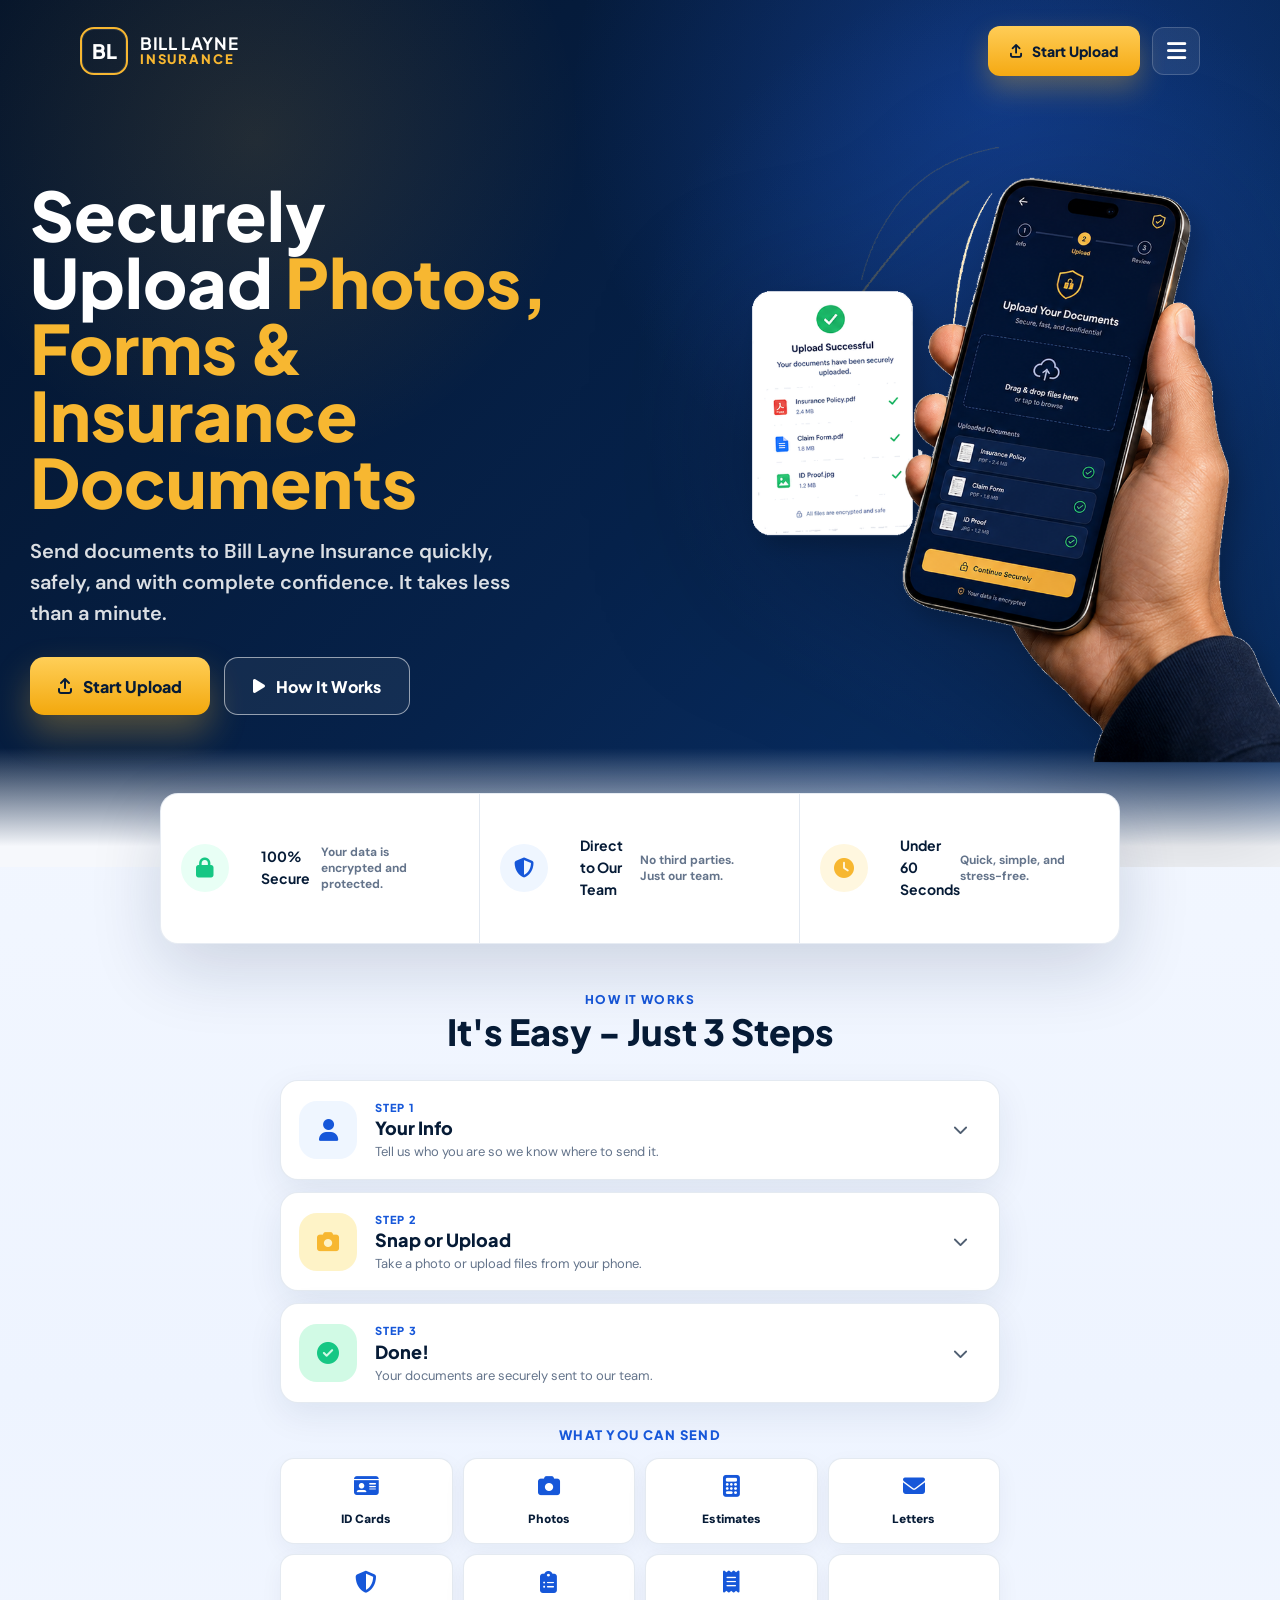
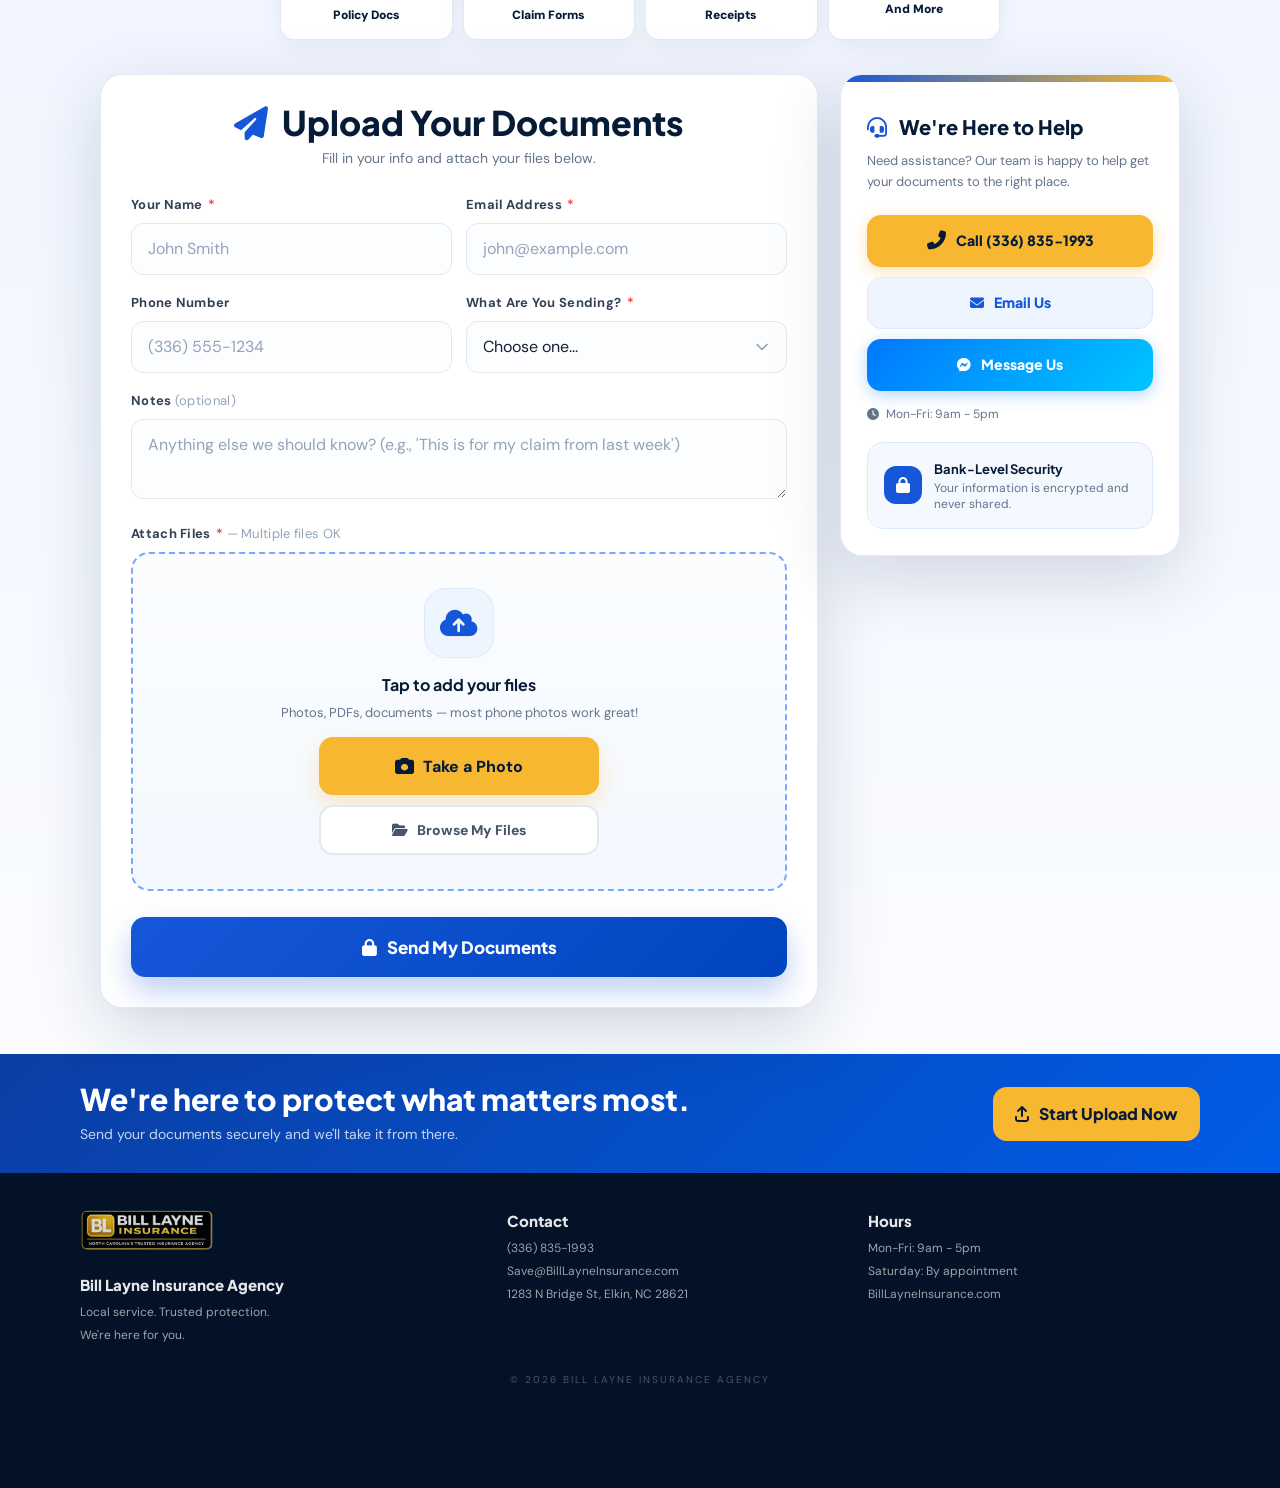
==== commit 33090fa7: "Enlarge desktop hero artwork" ====
--- a/index.html
+++ b/index.html
@@ -35,7 +35,7 @@
         a,button,input,select,textarea,label,[role="button"]{-webkit-tap-highlight-color:rgba(37,99,235,0.15);touch-action:manipulation}
 
         /* ======= HERO ======= */
-        .hero{position:relative;min-height:650px;padding:26px 20px 104px;overflow:hidden;background:radial-gradient(circle at 78% 12%,rgba(37,99,235,.32),transparent 34%),linear-gradient(135deg,#04142b 0%,#06224b 54%,#0a3471 100%)}
+        .hero{position:relative;min-height:700px;padding:26px 20px 104px;overflow:hidden;background:radial-gradient(circle at 78% 12%,rgba(37,99,235,.32),transparent 34%),linear-gradient(135deg,#04142b 0%,#06224b 54%,#0a3471 100%)}
         .hero::after{content:'';position:absolute;left:0;right:0;bottom:-1px;height:120px;background:linear-gradient(180deg,rgba(246,248,252,0) 0%,#f6f8fc 82%)}
         .hero-bg{position:absolute;inset:0;background:radial-gradient(circle at 80% 42%,rgba(29,89,198,.34),transparent 34%),radial-gradient(circle at 20% 16%,rgba(247,183,49,.12),transparent 26%);z-index:0}
         .site-nav{position:relative;z-index:3;max-width:1120px;margin:0 auto;display:flex;align-items:center;justify-content:space-between;gap:16px}
@@ -47,7 +47,7 @@
         .nav-actions{display:flex;align-items:center;gap:12px}
         .nav-upload{height:50px;padding:0 22px;border-radius:12px;background:linear-gradient(180deg,#ffcd57,#f5a912);color:#071a35;font-family:'Plus Jakarta Sans',sans-serif;font-size:14px;font-weight:900;text-decoration:none;display:inline-flex;align-items:center;gap:10px;box-shadow:0 12px 28px rgba(247,183,49,.32)}
         .nav-menu{width:48px;height:48px;border:1px solid rgba(255,255,255,.18);border-radius:12px;background:rgba(255,255,255,.08);color:white;font-size:22px;display:grid;place-items:center}
-        .hero-inner{position:relative;z-index:2;max-width:1120px;margin:62px auto 0;display:grid;grid-template-columns:minmax(0,1fr) minmax(380px,560px);gap:34px;align-items:center}
+        .hero-inner{position:relative;z-index:2;max-width:1220px;margin:58px auto 0;display:grid;grid-template-columns:minmax(0,520px) minmax(520px,700px);gap:0;align-items:center}
         .hero-content{max-width:570px;color:white}
         .hero h1{font-family:'Plus Jakarta Sans',sans-serif;font-size:clamp(40px,7vw,68px);font-weight:900;color:white;line-height:.98;margin:0 0 22px;letter-spacing:0}
         .hero h1 span{color:var(--gold)}
@@ -56,8 +56,8 @@
         .hero-btn{min-height:58px;border-radius:14px;padding:0 28px;font-family:'Plus Jakarta Sans',sans-serif;font-size:16px;font-weight:900;text-decoration:none;display:inline-flex;align-items:center;justify-content:center;gap:11px}
         .hero-btn-primary{background:linear-gradient(180deg,#ffcf58,#f3a80d);color:#061b36;box-shadow:0 18px 36px rgba(247,183,49,.32)}
         .hero-btn-secondary{border:1.5px solid rgba(255,255,255,.55);color:white;background:rgba(255,255,255,.06)}
-        .hero-visual{position:relative;min-height:390px;display:flex;align-items:center;justify-content:center;overflow:visible}
-        .hero-art{display:block;width:min(680px,122%);max-width:none;height:auto;filter:drop-shadow(0 34px 70px rgba(0,0,0,.34));transform:translateX(18px)}
+        .hero-visual{position:relative;min-height:520px;display:flex;align-items:center;justify-content:center;overflow:visible}
+        .hero-art{display:block;width:min(880px,148%);max-width:none;height:auto;filter:drop-shadow(0 38px 78px rgba(0,0,0,.36));transform:translateX(52px)}
         @keyframes bounce{0%,20%,50%,80%,100%{transform:translateY(0)}40%{transform:translateY(-12px)}60%{transform:translateY(-6px)}}
 
         /* ======= STEPS ======= */
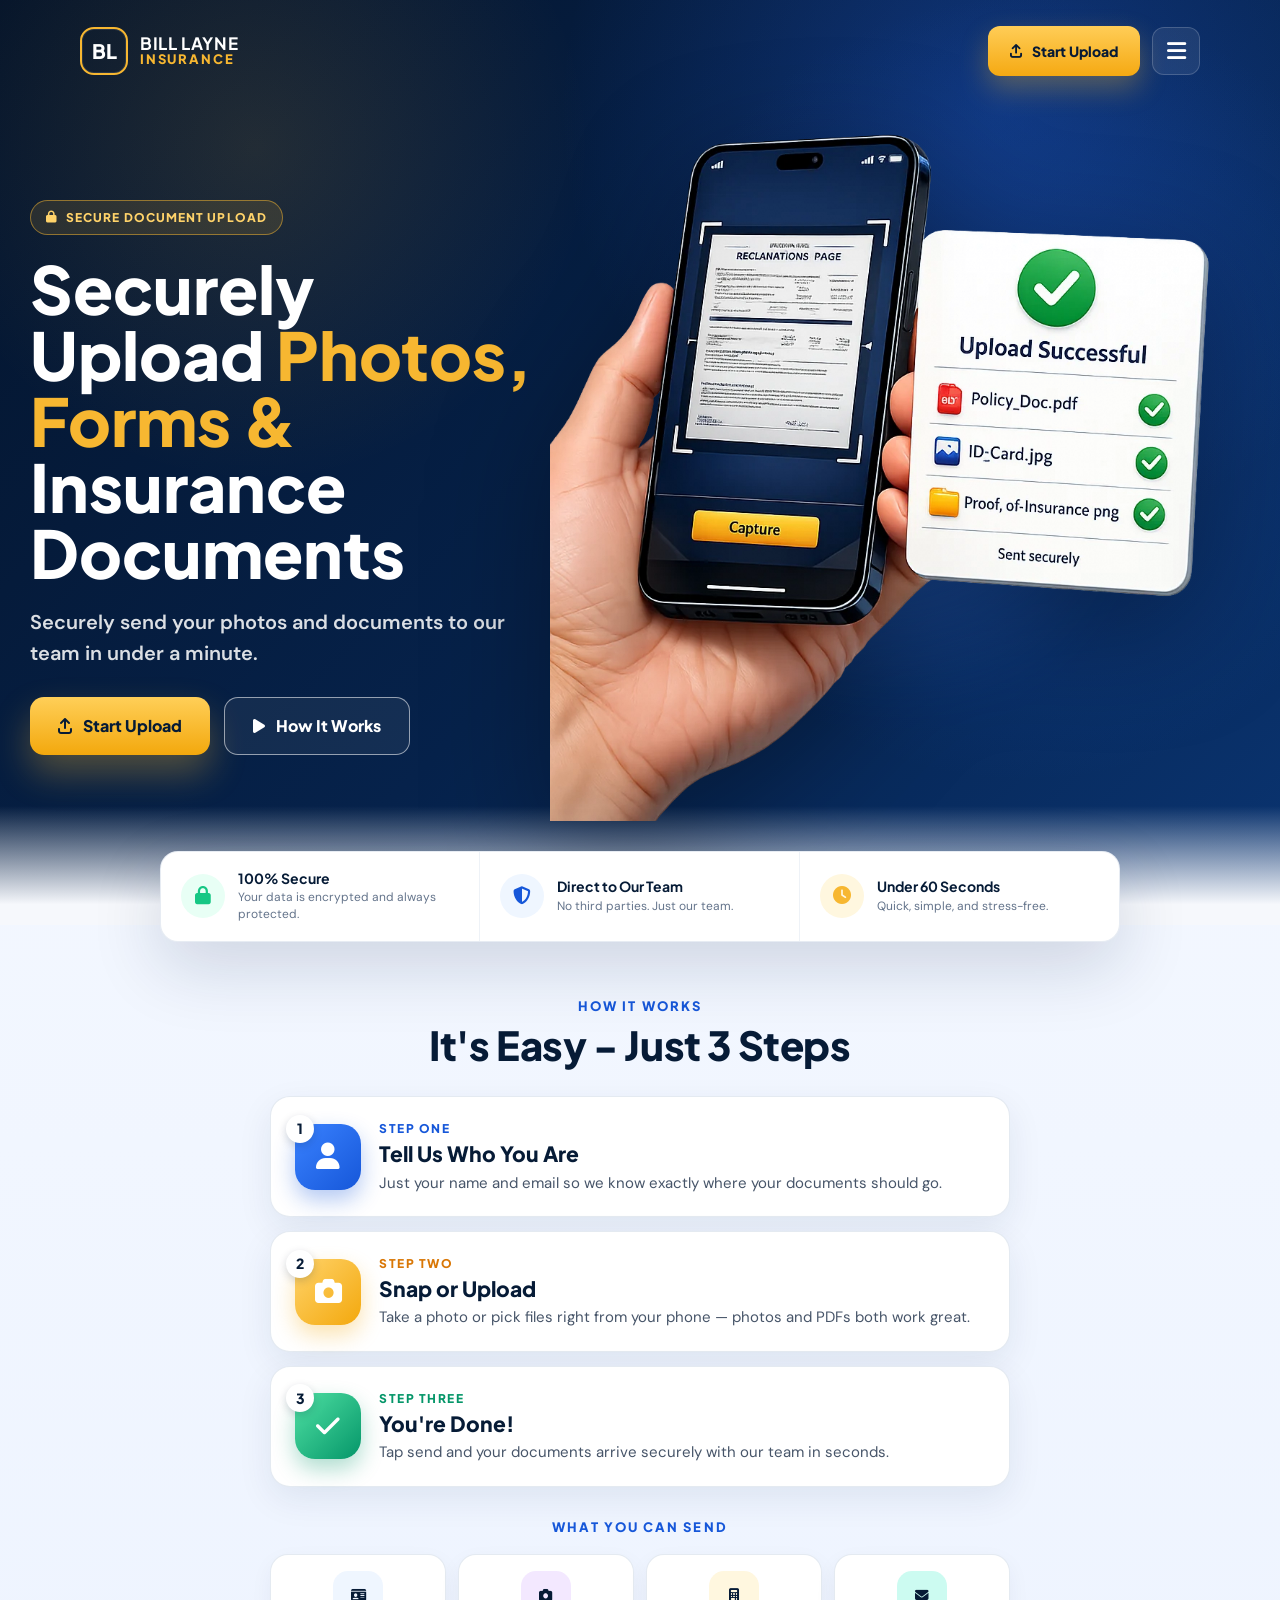
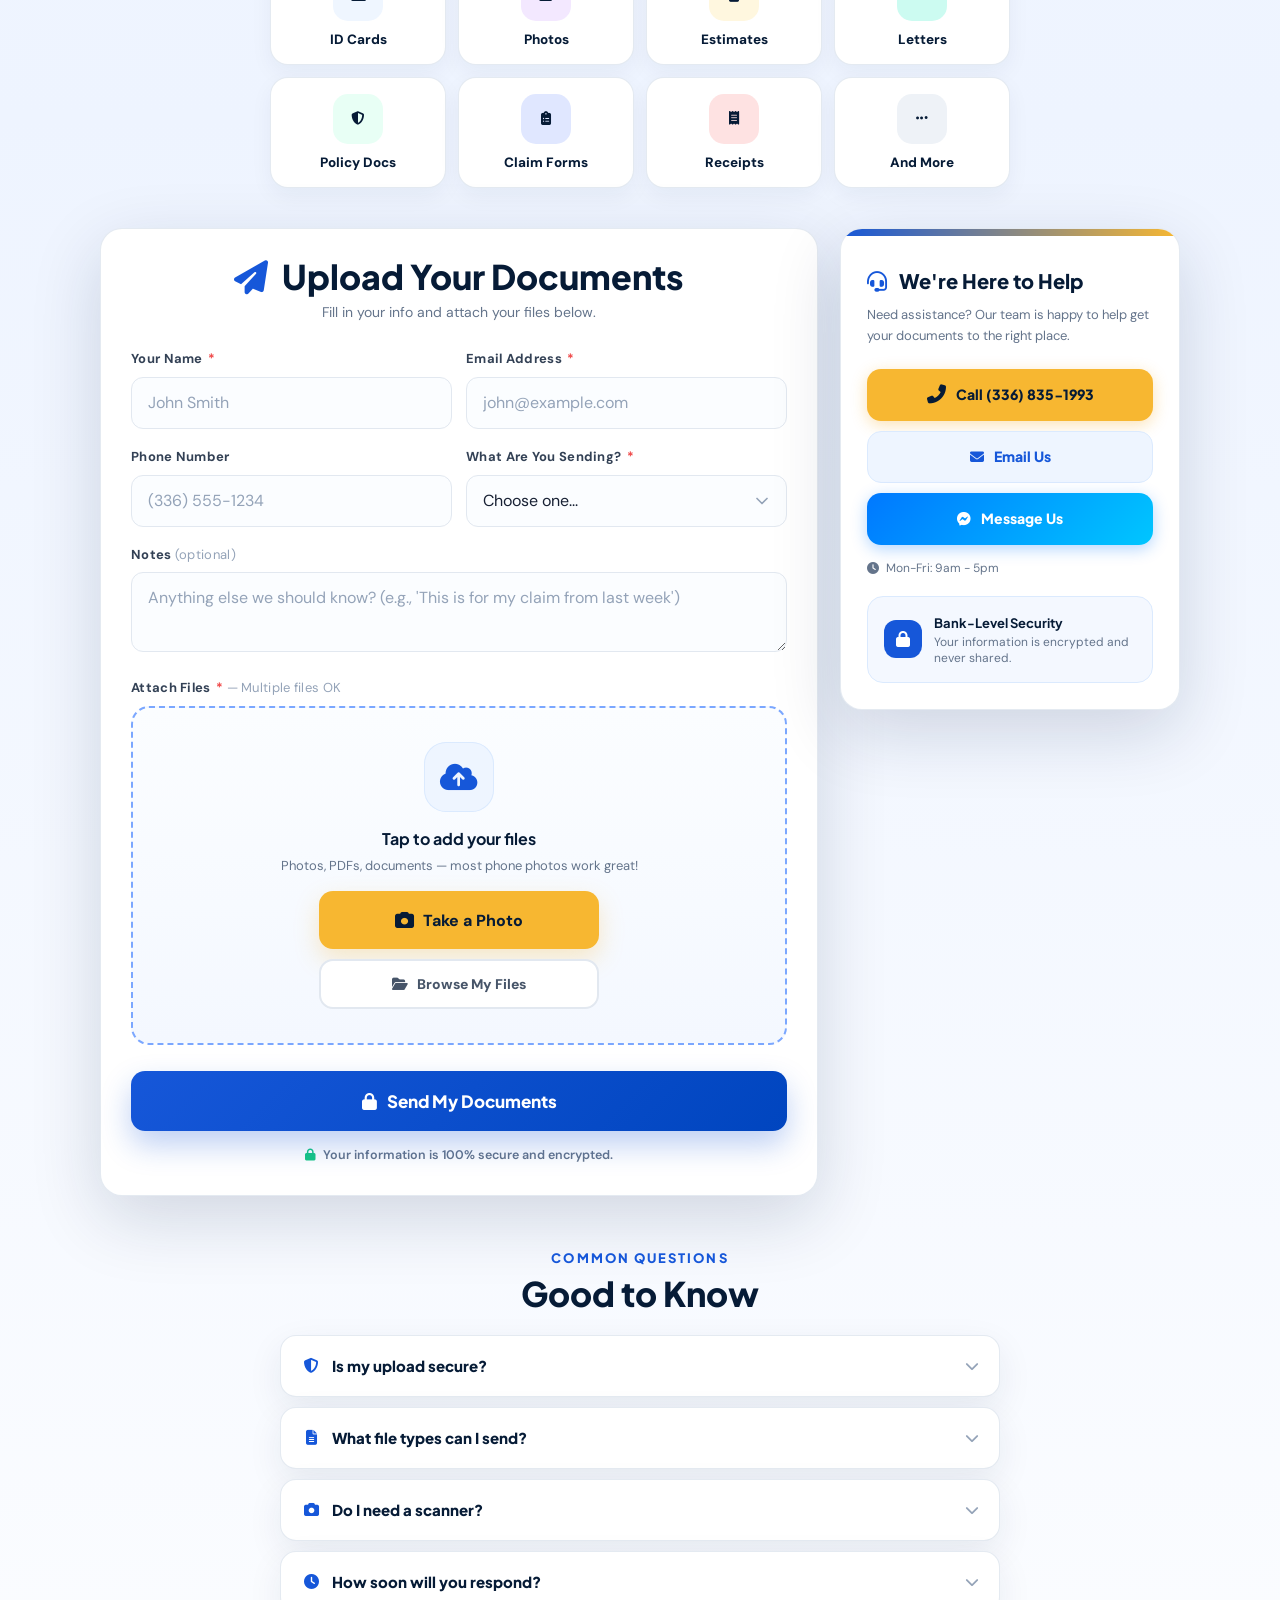
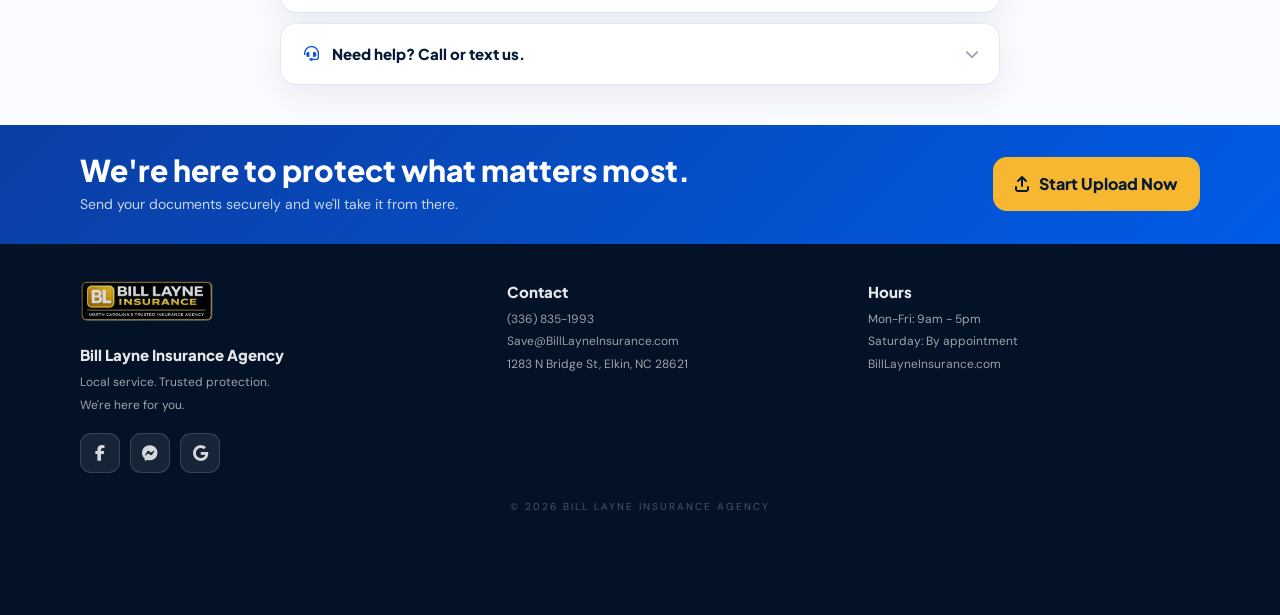
==== commit 00111e10: "Redesign hero + sections, add FAQ, swap in optimized hero image - Hero: add "Secure Document Upload"" ====
--- a/index.html
+++ b/index.html
@@ -2,7 +2,7 @@
 <html lang="en">
 <head>
     <meta charset="UTF-8">
-    <meta name="viewport" content="width=device-width, initial-scale=1.0, maximum-scale=1.0, user-scalable=no">
+    <meta name="viewport" content="width=device-width, initial-scale=1.0">
     <title>Send Documents | Bill Layne Insurance Agency</title>
     <meta name="description" content="Securely upload documents, photos, and files to Bill Layne Insurance Agency in Elkin, NC. Snap a photo or upload a file — it's that easy.">
     <link rel="icon" href="https://fav.farm/📄" />
@@ -49,7 +49,9 @@
         .nav-menu{width:48px;height:48px;border:1px solid rgba(255,255,255,.18);border-radius:12px;background:rgba(255,255,255,.08);color:white;font-size:22px;display:grid;place-items:center}
         .hero-inner{position:relative;z-index:2;max-width:1220px;margin:58px auto 0;display:grid;grid-template-columns:minmax(0,520px) minmax(520px,700px);gap:0;align-items:center}
         .hero-content{max-width:570px;color:white}
-        .hero h1{font-family:'Plus Jakarta Sans',sans-serif;font-size:clamp(40px,7vw,68px);font-weight:900;color:white;line-height:.98;margin:0 0 22px;letter-spacing:0}
+        .hero-badge{display:inline-flex;align-items:center;gap:8px;padding:7px 15px;border:1px solid rgba(247,183,49,.5);background:rgba(247,183,49,.12);color:var(--gold-light);border-radius:50px;font-family:'Plus Jakarta Sans',sans-serif;font-size:12px;font-weight:800;letter-spacing:.09em;text-transform:uppercase;margin-bottom:20px}
+        .hero-badge i{font-size:12px}
+        .hero h1{font-family:'Plus Jakarta Sans',sans-serif;font-size:clamp(38px,6.6vw,66px);font-weight:900;color:white;line-height:1;margin:0 0 22px;letter-spacing:0}
         .hero h1 span{color:var(--gold)}
         .hero-sub{font-size:clamp(16px,2.2vw,20px);color:rgba(255,255,255,0.86);max-width:520px;margin:0 0 28px;font-weight:600;line-height:1.55}
         .hero-actions{display:flex;gap:14px;flex-wrap:wrap;align-items:center}
@@ -57,38 +59,47 @@
         .hero-btn-primary{background:linear-gradient(180deg,#ffcf58,#f3a80d);color:#061b36;box-shadow:0 18px 36px rgba(247,183,49,.32)}
         .hero-btn-secondary{border:1.5px solid rgba(255,255,255,.55);color:white;background:rgba(255,255,255,.06)}
         .hero-visual{position:relative;min-height:520px;display:flex;align-items:center;justify-content:center;overflow:visible}
-        .hero-art{display:block;width:min(880px,148%);max-width:none;height:auto;filter:drop-shadow(0 38px 78px rgba(0,0,0,.36));transform:translateX(52px)}
+        .hero-visual::before{content:'';position:absolute;width:74%;height:58%;left:50%;top:50%;transform:translate(-50%,-50%);background:radial-gradient(circle,rgba(58,130,255,.5),rgba(58,130,255,0) 70%);filter:blur(36px);z-index:0;pointer-events:none}
+        .hero-art{position:relative;z-index:1;display:block;width:min(660px,112%);max-width:none;height:auto;filter:drop-shadow(0 30px 60px rgba(0,0,0,.34));transform:none}
         @keyframes bounce{0%,20%,50%,80%,100%{transform:translateY(0)}40%{transform:translateY(-12px)}60%{transform:translateY(-6px)}}
 
         /* ======= STEPS ======= */
-        .steps-section{padding:46px 20px 14px;max-width:760px;margin:0 auto}
-        .section-label{font-family:'Plus Jakarta Sans',sans-serif;font-size:12px;font-weight:900;color:var(--blue);text-transform:uppercase;letter-spacing:.12em;text-align:center;margin-bottom:4px}
-        .steps-title{font-family:'Plus Jakarta Sans',sans-serif;font-size:clamp(25px,4vw,36px);font-weight:900;text-align:center;color:var(--navy);margin-bottom:28px;line-height:1.08;letter-spacing:0}
-        .steps-row{display:grid;gap:12px;margin-bottom:8px}
-        .step-card{display:grid;grid-template-columns:60px 1fr 28px;gap:16px;align-items:center;padding:18px;background:white;border-radius:18px;box-shadow:var(--shadow);border:1px solid rgba(226,232,240,.9)}
-        .step-icon{width:58px;height:58px;border-radius:18px;display:flex;align-items:center;justify-content:center;font-size:22px}
-        .step-1 .step-icon{background:#eff6ff;color:var(--blue)}.step-2 .step-icon{background:#fef3c7;color:var(--gold)}.step-3 .step-icon{background:#d1fae5;color:var(--green)}
-        .step-num{font-family:'Plus Jakarta Sans',sans-serif;font-size:11px;font-weight:900;text-transform:uppercase;letter-spacing:.1em;color:var(--blue);margin-bottom:2px}
-        .step-label{font-family:'Plus Jakarta Sans',sans-serif;font-size:18px;font-weight:900;color:var(--navy);line-height:1.15}
-        .step-copy{font-size:13px;color:#64748b;line-height:1.35;margin-top:4px}
-        .step-chevron{color:var(--navy);font-size:15px;opacity:.7}
+        .steps-section{padding:54px 20px 16px;max-width:780px;margin:0 auto}
+        .section-label{font-family:'Plus Jakarta Sans',sans-serif;font-size:13px;font-weight:900;color:var(--blue);text-transform:uppercase;letter-spacing:.16em;text-align:center;margin-bottom:7px}
+        .steps-title{font-family:'Plus Jakarta Sans',sans-serif;font-size:clamp(28px,5vw,40px);font-weight:900;text-align:center;color:var(--navy);margin-bottom:30px;line-height:1.06;letter-spacing:-.01em}
+        .steps-row{display:grid;gap:14px;margin-bottom:8px}
+        .step-card{display:grid;grid-template-columns:auto 1fr;gap:18px;align-items:center;padding:22px 24px;background:white;border-radius:20px;box-shadow:var(--shadow);border:1px solid rgba(226,232,240,.9);transition:transform .2s,box-shadow .2s}
+        .step-card:hover{transform:translateY(-3px);box-shadow:var(--shadow-lg)}
+        .step-icon{position:relative;width:66px;height:66px;border-radius:20px;display:flex;align-items:center;justify-content:center;font-size:27px;color:white;flex-shrink:0}
+        .step-1 .step-icon{background:linear-gradient(135deg,#3a82ff,#1657d9);box-shadow:0 10px 22px rgba(22,87,217,.32)}
+        .step-2 .step-icon{background:linear-gradient(135deg,#ffd36a,#f3a80d);box-shadow:0 10px 22px rgba(243,168,13,.32)}
+        .step-3 .step-icon{background:linear-gradient(135deg,#4fe0a3,#059669);box-shadow:0 10px 22px rgba(5,150,105,.32)}
+        .step-num-badge{position:absolute;top:-9px;left:-9px;width:28px;height:28px;border-radius:50%;background:white;color:var(--navy);font-family:'Plus Jakarta Sans',sans-serif;font-size:14px;font-weight:900;display:grid;place-items:center;box-shadow:0 3px 9px rgba(6,27,54,.18)}
+        .step-num{font-family:'Plus Jakarta Sans',sans-serif;font-size:12px;font-weight:900;text-transform:uppercase;letter-spacing:.13em;color:var(--blue);margin-bottom:4px}
+        .step-2 .step-num{color:#d97706}.step-3 .step-num{color:#059669}
+        .step-label{font-family:'Plus Jakarta Sans',sans-serif;font-size:21px;font-weight:900;color:var(--navy);line-height:1.15;margin-bottom:5px}
+        .step-copy{font-size:15px;color:var(--gray-600);line-height:1.5}
 
         /* ======= TRUST BAR ======= */
         .trust-bar{position:relative;z-index:4;max-width:1000px;margin:-74px auto 0;padding:0 20px}
         .trust-items{display:grid;grid-template-columns:repeat(3,1fr);gap:0;background:white;border-radius:18px;box-shadow:0 24px 70px rgba(10,31,66,.16);border:1px solid rgba(226,232,240,.8);overflow:hidden}
-        .trust-items span{display:grid;grid-template-columns:48px 1fr;gap:12px;align-items:center;padding:20px;font-size:13px;font-weight:700;color:var(--gray-500);border-right:1px solid #e2e8f0}
-        .trust-items span:last-child{border-right:none}
-        .trust-items i{width:48px;height:48px;border-radius:50%;display:grid;place-items:center;font-size:20px}
-        .trust-items strong{display:block;font-family:'Plus Jakarta Sans',sans-serif;color:var(--navy);font-size:14px;margin-bottom:2px}
-        .trust-items small{display:block;font-size:12px;line-height:1.35;color:#64748b}
-        .trust-items i.fa-lock{background:#e8fff5;color:var(--green)}.trust-items i.fa-shield-halved{background:#eff6ff;color:var(--blue)}.trust-items i.fa-clock{background:#fff7df;color:var(--gold)}
+        .trust-item{display:grid;grid-template-columns:44px 1fr;gap:13px;align-items:center;padding:18px 20px;border-right:1px solid #eef2f7}
+        .trust-item:last-child{border-right:none}
+        .trust-item > i{width:44px;height:44px;border-radius:50%;display:grid;place-items:center;font-size:18px}
+        .ti-text{min-width:0}
+        .ti-text strong{display:block;font-family:'Plus Jakarta Sans',sans-serif;color:var(--navy);font-size:14px;margin-bottom:3px;line-height:1.2}
+        .ti-text small{display:block;font-size:12px;line-height:1.4;color:#64748b}
+        .trust-item .ti-lock{background:#e8fff5;color:var(--green)}.trust-item .ti-shield{background:#eff6ff;color:var(--blue)}.trust-item .ti-clock{background:#fff7df;color:var(--gold)}
 
         /* ======= DOCUMENT TYPES ======= */
-        .send-types{max-width:760px;margin:0 auto;padding:0 20px 22px}
-        .send-types-title{font-family:'Plus Jakarta Sans',sans-serif;font-size:13px;font-weight:900;color:var(--blue);text-transform:uppercase;letter-spacing:.1em;margin:0 0 12px;text-align:center}
-        .send-type-grid{display:grid;grid-template-columns:repeat(4,1fr);gap:10px}
-        .send-type{background:white;border:1px solid rgba(226,232,240,.9);border-radius:14px;min-height:86px;display:grid;place-items:center;text-align:center;padding:12px 8px;box-shadow:0 8px 22px rgba(13,35,73,.05)}
-        .send-type i{font-size:22px;color:var(--blue);margin-bottom:7px}.send-type span{font-size:12px;font-weight:900;color:var(--navy);line-height:1.15}
+        .send-types{max-width:780px;margin:0 auto;padding:6px 20px 28px}
+        .send-types-title{font-family:'Plus Jakarta Sans',sans-serif;font-size:13px;font-weight:900;color:var(--blue);text-transform:uppercase;letter-spacing:.16em;margin:0 0 16px;text-align:center}
+        .send-type-grid{display:grid;grid-template-columns:repeat(4,1fr);gap:12px}
+        .send-type{background:white;border:1px solid rgba(226,232,240,.9);border-radius:18px;min-height:108px;display:flex;flex-direction:column;align-items:center;justify-content:center;gap:11px;text-align:center;padding:16px 10px;box-shadow:0 8px 22px rgba(13,35,73,.05);transition:transform .2s,box-shadow .2s,border-color .2s}
+        .send-type:hover{transform:translateY(-3px);box-shadow:0 16px 32px rgba(13,35,73,.12);border-color:#c7dbff}
+        .send-type-ic{width:50px;height:50px;border-radius:15px;display:grid;place-items:center;font-size:22px}
+        .send-type span{font-size:13.5px;font-weight:800;color:var(--navy);line-height:1.2}
+        .st-blue{background:#eff6ff;color:#1657d9}.st-gold{background:#fff7df;color:#d97706}.st-green{background:#e8fff5;color:#059669}.st-purple{background:#f3e8ff;color:#7c3aed}.st-red{background:#fee2e2;color:#ef4444}.st-teal{background:#ccfbf1;color:#0d9488}.st-indigo{background:#e0e7ff;color:#4f46e5}.st-slate{background:#eef2f7;color:#475569}
 
         /* ======= FORM SECTION ======= */
         .main-upload-wrap{max-width:1120px;margin:0 auto;padding:12px 20px 46px;display:grid;grid-template-columns:minmax(0,1fr) 340px;gap:22px;align-items:start}
@@ -223,6 +234,8 @@
         .submit-btn:disabled{opacity:0.5;cursor:not-allowed}
         .submit-btn .shine{position:absolute;top:0;left:-100%;width:50%;height:100%;background:linear-gradient(to right,transparent,rgba(255,255,255,0.3),transparent);transform:skewX(-25deg);animation:btnshine 4s infinite}
         @keyframes btnshine{0%,60%{left:-100%}100%{left:200%}}
+        .submit-reassure{display:flex;align-items:center;justify-content:center;gap:7px;margin:14px 0 0;font-size:12.5px;font-weight:600;color:var(--gray-500)}
+        .submit-reassure i{color:var(--green);font-size:12px}
 
         /* ======= SENDING / SUCCESS ======= */
         .sending-section{display:none;grid-column:1/-1;padding:60px 20px 40px;text-align:center;max-width:520px;margin:0 auto}
@@ -278,7 +291,23 @@
         .footer-info a{color:rgba(255,255,255,0.6);text-decoration:none}
         .footer-info a:hover{color:var(--gold-light)}
         .footer-copy{max-width:1120px;margin:26px auto 0;font-size:10px;text-transform:uppercase;letter-spacing:2px;opacity:0.46;text-align:center}
-
+        .footer-social{display:flex;gap:10px;margin-top:16px}
+        .footer-social a{width:40px;height:40px;border-radius:11px;background:rgba(255,255,255,.08);border:1px solid rgba(255,255,255,.14);color:rgba(255,255,255,.82);display:grid;place-items:center;font-size:16px;text-decoration:none;transition:all .2s}
+        .footer-social a:hover{background:var(--gold);color:var(--navy);border-color:var(--gold);transform:translateY(-2px)}
+
+        /* ======= FAQ ======= */
+        .faq-section{max-width:760px;margin:0 auto;padding:6px 20px 40px}
+        .faq-title{font-family:'Plus Jakarta Sans',sans-serif;font-size:clamp(25px,4vw,34px);font-weight:900;text-align:center;color:var(--navy);margin-bottom:22px;line-height:1.08}
+        .faq-list{display:flex;flex-direction:column;gap:10px}
+        .faq-item{background:white;border:1px solid rgba(226,232,240,.9);border-radius:16px;box-shadow:var(--shadow);overflow:hidden}
+        .faq-item summary{list-style:none;cursor:pointer;display:flex;align-items:center;justify-content:space-between;gap:14px;padding:18px 20px;font-family:'Plus Jakarta Sans',sans-serif;font-size:15px;font-weight:800;color:var(--navy)}
+        .faq-item summary::-webkit-details-marker{display:none}
+        .faq-item summary .faq-q{display:flex;align-items:center;gap:11px}
+        .faq-item summary .faq-q i{color:var(--blue);font-size:15px;width:20px;text-align:center}
+        .faq-item summary .faq-chev{color:var(--gray-400);font-size:14px;transition:transform .25s;flex-shrink:0}
+        .faq-item[open] summary .faq-chev{transform:rotate(180deg);color:var(--blue)}
+        .faq-answer{padding:0 20px 18px 51px;font-size:14px;color:#64748b;line-height:1.6}
+        .faq-answer a{color:var(--blue);font-weight:700;text-decoration:none}
 
         /* ======= MOBILE DOCK ======= */
         .mobile-dock{display:none;position:fixed;bottom:0;left:0;right:0;z-index:90;background:rgba(255,255,255,0.97);backdrop-filter:blur(20px);-webkit-backdrop-filter:blur(20px);border-top:1px solid var(--gray-200);box-shadow:0 -4px 20px rgba(0,0,0,0.08);padding:10px 16px;padding-bottom:max(10px,env(safe-area-inset-bottom))}
@@ -288,27 +317,28 @@
         @media(max-width:900px){
             .hero{min-height:auto;padding-bottom:88px}
             .site-nav{gap:10px}.brand-mark{width:42px;height:42px;border-radius:12px;font-size:18px}.brand-text strong{font-size:14px}.brand-text span{font-size:11px}.nav-upload{height:44px;padding:0 14px;font-size:13px}.nav-menu{width:44px;height:44px}
-            .hero-inner{grid-template-columns:1fr;margin-top:46px;gap:18px}
-            .hero-content{text-align:left}.hero-actions{display:grid;grid-template-columns:1fr;max-width:360px}.hero-btn{width:100%}
-            .hero-visual{min-height:275px;margin:0 -28px -18px;justify-content:center}.hero-art{width:min(610px,128%);transform:translateX(12px)}
-            .trust-bar{margin-top:-48px}.trust-items{grid-template-columns:1fr;border-radius:18px}.trust-items span{border-right:none;border-bottom:1px solid #e2e8f0;padding:16px 18px}.trust-items span:last-child{border-bottom:none}
+            .hero-inner{grid-template-columns:1fr;margin-top:24px;gap:12px}
+            .hero-content{text-align:left}.hero-actions{display:grid;grid-template-columns:1fr 1fr;gap:12px;max-width:440px}.hero-btn{width:100%}
+            .hero-visual{min-height:auto;margin:8px 0 -14px;justify-content:center}.hero-art{width:min(520px,104%);transform:none}
+            .trust-bar{margin-top:-48px}.trust-items{grid-template-columns:1fr;border-radius:18px}.trust-item{border-right:none;border-bottom:1px solid #eef2f7;padding:15px 18px}.trust-item:last-child{border-bottom:none}
             .main-upload-wrap{grid-template-columns:1fr;padding-top:14px}.help-section{position:static}
             .footer-cta-inner{align-items:flex-start;flex-direction:column}.footer-cta a{width:100%;justify-content:center}
             .footer-inner{grid-template-columns:1fr;text-align:left}
             .mobile-dock{display:none}.footer{padding-bottom:44px}
         }
         @media(max-width:480px){
-            .hero{padding:18px 16px 72px}
+            .hero{padding:14px 16px 60px}
             .nav-upload span{display:none}.nav-upload{width:46px;padding:0;justify-content:center}.nav-menu{display:none}
             .brand-text strong{font-size:13px}.brand-text span{font-size:10px}
-            .hero-inner{margin-top:38px;gap:14px}
-            .hero h1{font-size:38px;line-height:1.04;margin-bottom:14px}
-            .hero-sub{font-size:15px;margin-bottom:18px;line-height:1.5}
-            .hero-btn{min-height:54px}
-            .hero-visual{min-height:240px;margin:0 -72px -20px}.hero-art{width:150%;max-width:590px;transform:translateX(12px)}
+            .hero-inner{margin-top:18px;gap:8px}
+            .hero-badge{margin-bottom:13px;padding:6px 13px;font-size:11px}
+            .hero h1{font-size:33px;line-height:1.06;margin-bottom:11px}
+            .hero-sub{font-size:14px;margin-bottom:14px;line-height:1.45}
+            .hero-actions{max-width:none}.hero-btn{min-height:50px;font-size:15px;padding:0 12px;gap:8px}
+            .hero-visual{min-height:auto;margin:6px 0 -10px}.hero-art{width:min(430px,104%);max-width:none;transform:none}
             .trust-bar{margin-top:-38px}
-            .steps-section{padding-top:38px}.step-card{grid-template-columns:54px 1fr 22px;padding:15px}.step-icon{width:52px;height:52px;font-size:19px}.step-label{font-size:16px}.step-copy{font-size:12px}
-            .send-type-grid{grid-template-columns:repeat(2,1fr)}
+            .steps-section{padding-top:42px}.step-card{grid-template-columns:auto 1fr;gap:15px;padding:18px}.step-icon{width:58px;height:58px;font-size:23px}.step-label{font-size:18px}.step-copy{font-size:14px}
+            .send-type-grid{grid-template-columns:repeat(2,1fr);gap:11px}.send-type{min-height:100px}
             .main-upload-wrap{padding-left:14px;padding-right:14px}
             .form-card{padding:22px 16px}
             .form-grid{grid-template-columns:1fr}
@@ -342,15 +372,19 @@
         </nav>
         <div class="hero-inner">
             <div class="hero-content">
-                <h1>Securely Upload <span>Photos, Forms &amp; Insurance Documents</span></h1>
-                <p class="hero-sub">Send documents to Bill Layne Insurance quickly, safely, and with complete confidence. It takes less than a minute.</p>
+                <div class="hero-badge"><i class="fas fa-lock"></i> Secure Document Upload</div>
+                <h1>Securely Upload <span>Photos, Forms &amp;</span> Insurance Documents</h1>
+                <p class="hero-sub">Securely send your photos and documents to our team in under a minute.</p>
                 <div class="hero-actions">
                     <a href="#upload-form" class="hero-btn hero-btn-primary"><i class="fas fa-arrow-up-from-bracket"></i> Start Upload</a>
                     <a href="#stepsSection" class="hero-btn hero-btn-secondary"><i class="fas fa-play"></i> How It Works</a>
                 </div>
             </div>
             <div class="hero-visual" aria-hidden="true">
-                <img class="hero-art" src="assets/document-upload-success-transparent.png" alt="">
+                <picture>
+                    <source srcset="assets/hero-upload-2026.webp" type="image/webp">
+                    <img class="hero-art" src="assets/hero-upload-2026.png" alt="" width="915" height="952" decoding="async">
+                </picture>
             </div>
         </div>
     </header>
@@ -358,9 +392,9 @@
     <!-- TRUST BAR -->
     <div class="trust-bar" id="trustBar">
         <div class="trust-items">
-            <span><i class="fas fa-lock"></i><span><strong>100% Secure</strong><small>Your data is encrypted and protected.</small></span></span>
-            <span><i class="fas fa-shield-halved"></i><span><strong>Direct to Our Team</strong><small>No third parties. Just our team.</small></span></span>
-            <span><i class="fas fa-clock"></i><span><strong>Under 60 Seconds</strong><small>Quick, simple, and stress-free.</small></span></span>
+            <div class="trust-item"><i class="fas fa-lock ti-lock"></i><div class="ti-text"><strong>100% Secure</strong><small>Your data is encrypted and always protected.</small></div></div>
+            <div class="trust-item"><i class="fas fa-shield-halved ti-shield"></i><div class="ti-text"><strong>Direct to Our Team</strong><small>No third parties. Just our team.</small></div></div>
+            <div class="trust-item"><i class="fas fa-clock ti-clock"></i><div class="ti-text"><strong>Under 60 Seconds</strong><small>Quick, simple, and stress-free.</small></div></div>
         </div>
     </div>
 
@@ -369,23 +403,23 @@
         <div class="section-label">How It Works</div>
         <h2 class="steps-title">It's Easy - Just 3 Steps</h2>
         <div class="steps-row">
-            <div class="step-card step-1"><div class="step-icon"><i class="fas fa-user"></i></div><div><div class="step-num">Step 1</div><div class="step-label">Your Info</div><div class="step-copy">Tell us who you are so we know where to send it.</div></div><i class="fas fa-chevron-down step-chevron"></i></div>
-            <div class="step-card step-2"><div class="step-icon"><i class="fas fa-camera"></i></div><div><div class="step-num">Step 2</div><div class="step-label">Snap or Upload</div><div class="step-copy">Take a photo or upload files from your phone.</div></div><i class="fas fa-chevron-down step-chevron"></i></div>
-            <div class="step-card step-3"><div class="step-icon"><i class="fas fa-check-circle"></i></div><div><div class="step-num">Step 3</div><div class="step-label">Done!</div><div class="step-copy">Your documents are securely sent to our team.</div></div><i class="fas fa-chevron-down step-chevron"></i></div>
+            <div class="step-card step-1"><div class="step-icon"><i class="fas fa-user"></i><span class="step-num-badge">1</span></div><div><div class="step-num">Step One</div><div class="step-label">Tell Us Who You Are</div><div class="step-copy">Just your name and email so we know exactly where your documents should go.</div></div></div>
+            <div class="step-card step-2"><div class="step-icon"><i class="fas fa-camera"></i><span class="step-num-badge">2</span></div><div><div class="step-num">Step Two</div><div class="step-label">Snap or Upload</div><div class="step-copy">Take a photo or pick files right from your phone — photos and PDFs both work great.</div></div></div>
+            <div class="step-card step-3"><div class="step-icon"><i class="fas fa-check"></i><span class="step-num-badge">3</span></div><div><div class="step-num">Step Three</div><div class="step-label">You're Done!</div><div class="step-copy">Tap send and your documents arrive securely with our team in seconds.</div></div></div>
         </div>
     </section>
 
     <section class="send-types" aria-label="Documents you can send">
         <h2 class="send-types-title">What You Can Send</h2>
         <div class="send-type-grid">
-            <div class="send-type"><i class="fas fa-id-card"></i><span>ID Cards</span></div>
-            <div class="send-type"><i class="fas fa-camera"></i><span>Photos</span></div>
-            <div class="send-type"><i class="fas fa-calculator"></i><span>Estimates</span></div>
-            <div class="send-type"><i class="fas fa-envelope"></i><span>Letters</span></div>
-            <div class="send-type"><i class="fas fa-shield-halved"></i><span>Policy Docs</span></div>
-            <div class="send-type"><i class="fas fa-clipboard-list"></i><span>Claim Forms</span></div>
-            <div class="send-type"><i class="fas fa-receipt"></i><span>Receipts</span></div>
-            <div class="send-type"><i class="fas fa-circle-ellipsis"></i><span>And More</span></div>
+            <div class="send-type"><span class="send-type-ic st-blue"><i class="fas fa-id-card"></i></span><span>ID Cards</span></div>
+            <div class="send-type"><span class="send-type-ic st-purple"><i class="fas fa-camera"></i></span><span>Photos</span></div>
+            <div class="send-type"><span class="send-type-ic st-gold"><i class="fas fa-calculator"></i></span><span>Estimates</span></div>
+            <div class="send-type"><span class="send-type-ic st-teal"><i class="fas fa-envelope"></i></span><span>Letters</span></div>
+            <div class="send-type"><span class="send-type-ic st-green"><i class="fas fa-shield-halved"></i></span><span>Policy Docs</span></div>
+            <div class="send-type"><span class="send-type-ic st-indigo"><i class="fas fa-clipboard-list"></i></span><span>Claim Forms</span></div>
+            <div class="send-type"><span class="send-type-ic st-red"><i class="fas fa-receipt"></i></span><span>Receipts</span></div>
+            <div class="send-type"><span class="send-type-ic st-slate"><i class="fas fa-ellipsis"></i></span><span>And More</span></div>
         </div>
     </section>
 
@@ -520,6 +554,7 @@
                     <span class="shine"></span>
                     <i class="fas fa-lock"></i> Send My Documents
                 </button>
+                <p class="submit-reassure"><i class="fas fa-lock"></i> Your information is 100% secure and encrypted.</p>
 
             </form>
         </div>
@@ -571,6 +606,34 @@
     </section>
     </main>
 
+    <!-- FAQ -->
+    <section class="faq-section" aria-label="Common questions">
+        <div class="section-label">Common Questions</div>
+        <h2 class="faq-title">Good to Know</h2>
+        <div class="faq-list">
+            <details class="faq-item">
+                <summary><span class="faq-q"><i class="fas fa-shield-halved"></i> Is my upload secure?</span><i class="fas fa-chevron-down faq-chev"></i></summary>
+                <div class="faq-answer">Yes. Every file is encrypted while it's sent and goes straight to our team at Bill Layne Insurance — never to a third party or outside service.</div>
+            </details>
+            <details class="faq-item">
+                <summary><span class="faq-q"><i class="fas fa-file-lines"></i> What file types can I send?</span><i class="fas fa-chevron-down faq-chev"></i></summary>
+                <div class="faq-answer">Photos straight from your phone (JPG, PNG, HEIC), PDFs, and Word documents all work great. You can attach several files at once, up to 10&nbsp;MB each.</div>
+            </details>
+            <details class="faq-item">
+                <summary><span class="faq-q"><i class="fas fa-camera"></i> Do I need a scanner?</span><i class="fas fa-chevron-down faq-chev"></i></summary>
+                <div class="faq-answer">No scanner needed. Just tap <strong>Take a Photo</strong> and snap a clear picture of your document — a phone photo is all we need.</div>
+            </details>
+            <details class="faq-item">
+                <summary><span class="faq-q"><i class="fas fa-clock"></i> How soon will you respond?</span><i class="fas fa-chevron-down faq-chev"></i></summary>
+                <div class="faq-answer">We review uploads quickly and reach out if we need anything else — most requests are handled within one business day.</div>
+            </details>
+            <details class="faq-item">
+                <summary><span class="faq-q"><i class="fas fa-headset"></i> Need help? Call or text us.</span><i class="fas fa-chevron-down faq-chev"></i></summary>
+                <div class="faq-answer">Our team is happy to walk you through it. Call or text <a href="tel:3368351993">(336)&nbsp;835-1993</a> Monday–Friday, 9am–5pm.</div>
+            </details>
+        </div>
+    </section>
+
     <section class="footer-cta">
         <div class="footer-cta-inner">
             <div>
@@ -588,6 +651,11 @@
                 <img src="assets/bill-layne-logo.png" alt="Bill Layne Insurance" class="footer-logo">
                 <div class="footer-name">Bill Layne Insurance Agency</div>
                 <div class="footer-info">Local service. Trusted protection.<br>We're here for you.</div>
+                <div class="footer-social">
+                    <a href="https://www.facebook.com/dollarbillagency" target="_blank" rel="noopener" aria-label="Bill Layne Insurance on Facebook"><i class="fab fa-facebook-f"></i></a>
+                    <a href="https://m.me/dollarbillagency" target="_blank" rel="noopener" aria-label="Message us on Messenger"><i class="fab fa-facebook-messenger"></i></a>
+                    <a href="https://www.google.com/search?q=Bill+Layne+Insurance+Agency+Elkin+NC" target="_blank" rel="noopener" aria-label="Find Bill Layne Insurance on Google"><i class="fab fa-google"></i></a>
+                </div>
             </div>
             <div>
                 <div class="footer-name">Contact</div>
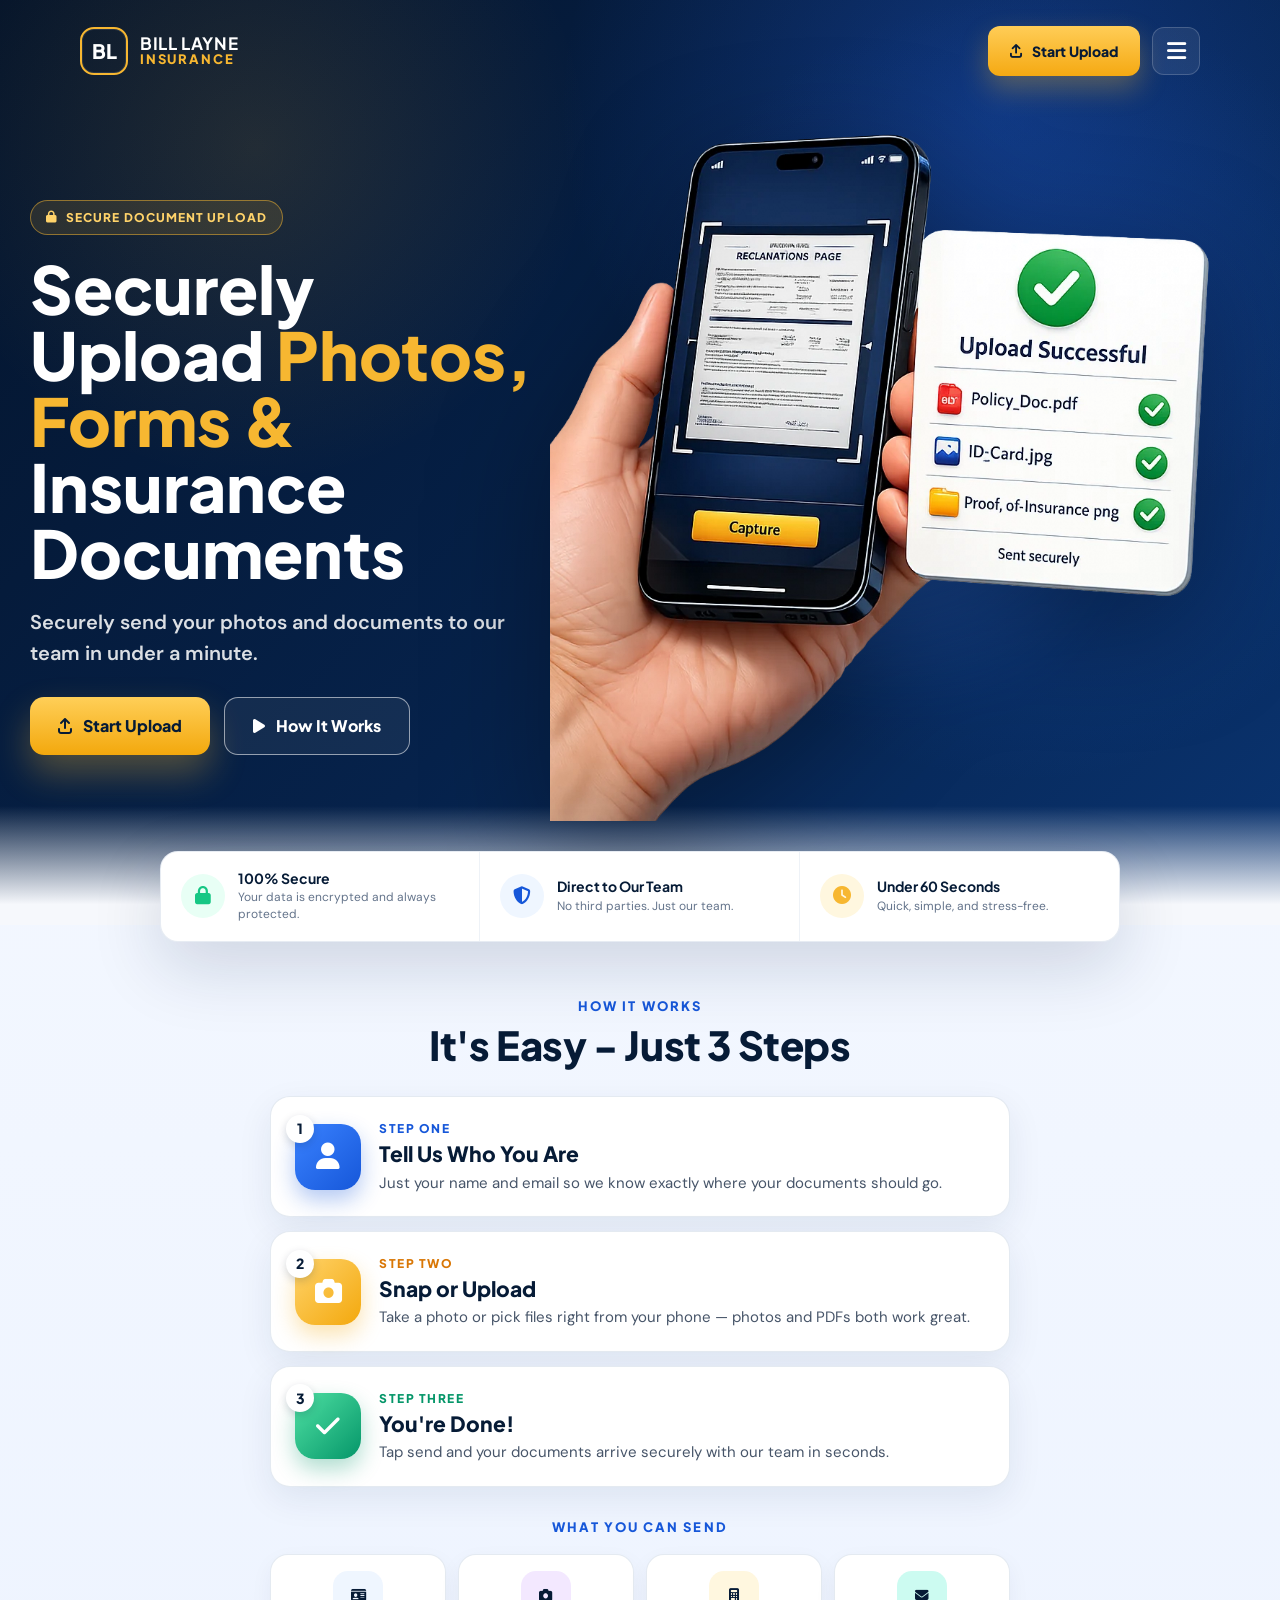
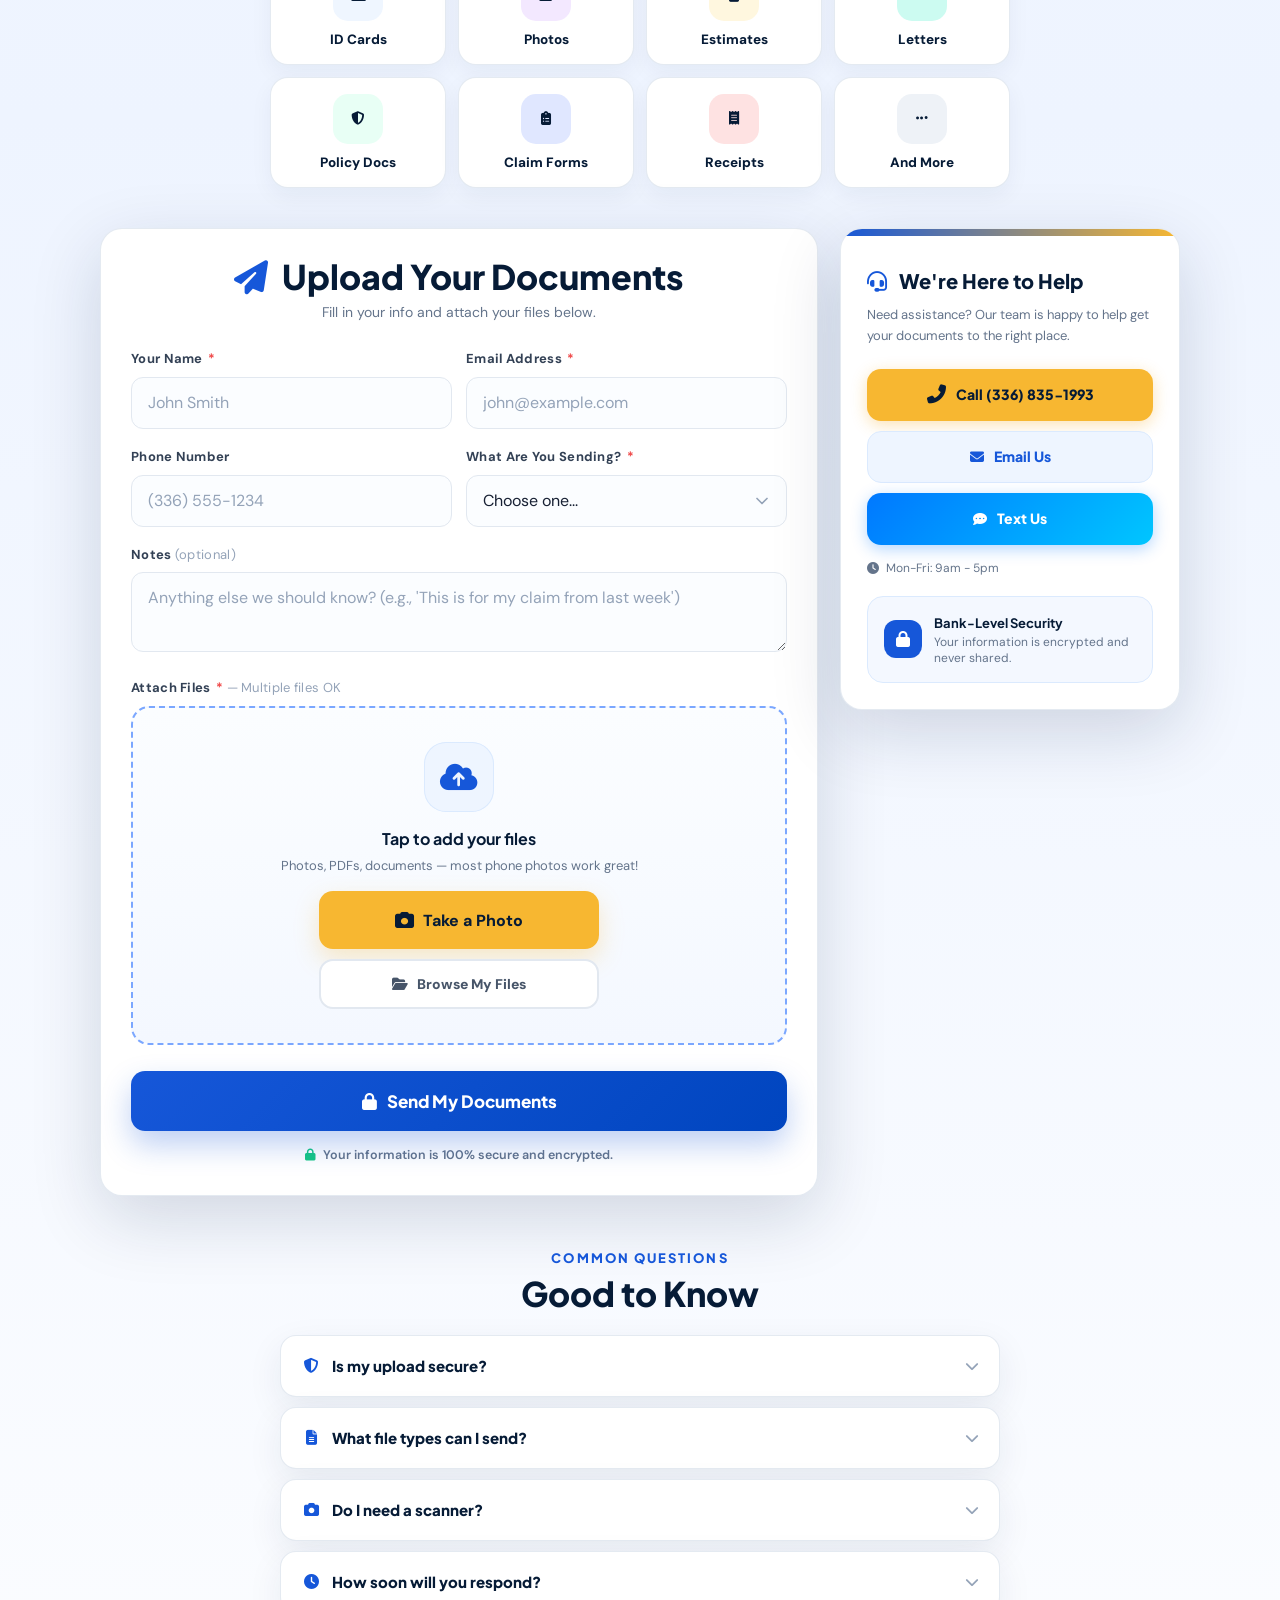
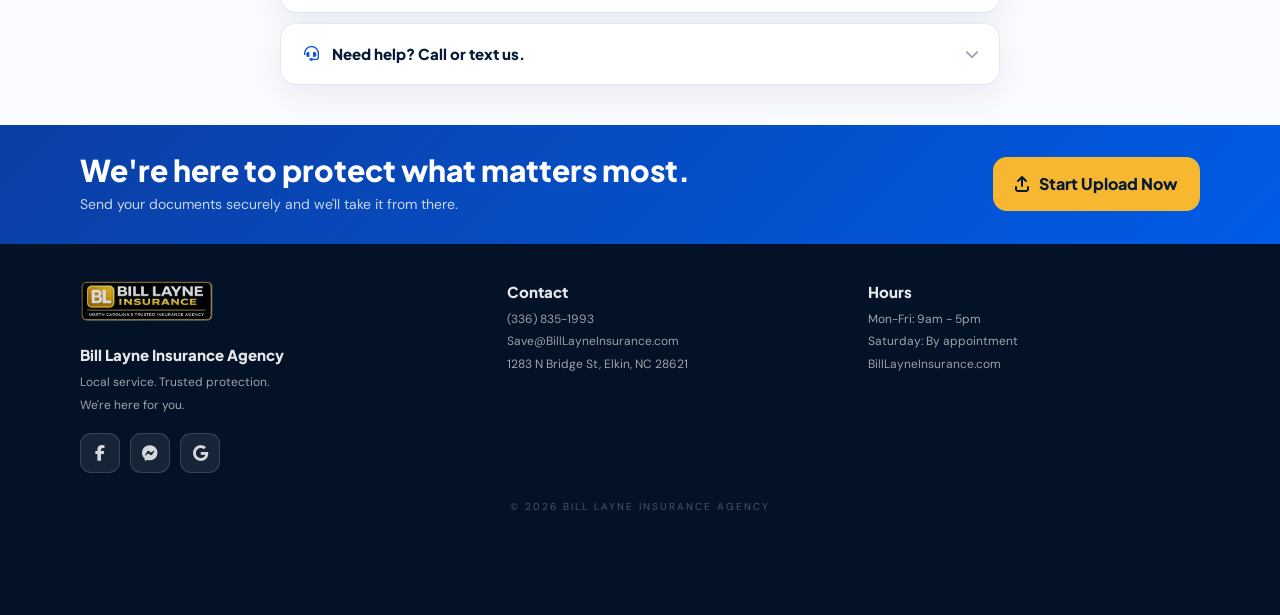
==== commit 136279b9: "Patch: Text Us button + fix Photo of Damage flow - Help card "Message Us" (Messenger) -> "Text Us" l" ====
--- a/index.html
+++ b/index.html
@@ -527,8 +527,8 @@
                         <div class="photo-mode-banner">
                             <div class="photo-mode-icon"><i class="fas fa-camera-retro"></i></div>
                             <div class="photo-mode-text">
-                                <h3>Home Insurance Photos Needed</h3>
-                                <p>Use the example photos as a guide. Tap the camera button on each card to snap your photo.</p>
+                                <h3 id="photoModeTitle">Home Insurance Photos Needed</h3>
+                                <p id="photoModeSubtitle">Use the example photos as a guide. Tap the camera button on each card to snap your photo.</p>
                             </div>
                         </div>
 
@@ -595,7 +595,7 @@
             <div class="help-actions">
                 <a href="tel:3368351993" class="help-btn help-btn-call"><i class="fas fa-phone-alt" style="font-size:19px;"></i> Call (336) 835-1993</a>
                 <a href="mailto:docs@billlayneinsurance.com" class="help-btn help-btn-email"><i class="fas fa-envelope"></i> Email Us</a>
-                <a href="https://m.me/dollarbillagency" target="_blank" class="help-btn help-btn-messenger"><i class="fab fa-facebook-messenger"></i> Message Us</a>
+                <a href="sms:+13368279065" class="help-btn help-btn-messenger"><i class="fas fa-comment-dots"></i> Text Us</a>
             </div>
             <div class="help-hours"><i class="fas fa-clock" style="margin-right:4px;"></i> Mon-Fri: 9am - 5pm</div>
             <div class="security-note">
@@ -931,6 +931,13 @@
         photoMode = true;
         requiredPhotoKeys = keys.filter(function(k){ return !!PHOTO_TYPES[k]; });
         if (requiredPhotoKeys.length === 0) { exitPhotoMode(); return; }
+        var isDamage = requiredPhotoKeys.every(function(k){ return k === 'damage'; });
+        var titleEl = document.getElementById('photoModeTitle');
+        var subEl = document.getElementById('photoModeSubtitle');
+        if (titleEl) titleEl.textContent = isDamage ? 'Damage Photos Needed' : 'Home Insurance Photos Needed';
+        if (subEl) subEl.textContent = isDamage
+            ? 'Take clear photos of the damage from a few angles. Tap the camera button to snap each one.'
+            : 'Use the example photos as a guide. Tap the camera button on each card to snap your photo.';
         document.getElementById('standardUploadArea').style.display = 'none';
         document.getElementById('photoInspectionArea').style.display = 'block';
         renderPhotoGrid();
@@ -1089,9 +1096,9 @@
     document.getElementById('docType').addEventListener('change', function() {
         if (this.value === 'Home Inspection Photos') {
             enterPhotoMode(ALL_PHOTO_KEYS);
-        } else if (this.value === 'Photo of Damage') {
-            enterPhotoMode(DAMAGE_PHOTO_KEYS);
         } else {
+            // Everything else (incl. Photo of Damage) uses the standard
+            // multi-file upload — better for snapping several damage angles.
             if (photoMode) exitPhotoMode();
         }
     });
@@ -1117,11 +1124,10 @@
                     break;
                 }
             }
-            // Trigger photo mode if applicable
+            // Trigger photo mode if applicable (Home Inspection only;
+            // Photo of Damage uses the standard multi-file upload)
             if (docVal === 'Home Inspection Photos') {
                 enterPhotoMode(ALL_PHOTO_KEYS);
-            } else if (docVal === 'Photo of Damage') {
-                enterPhotoMode(DAMAGE_PHOTO_KEYS);
             }
         }
 
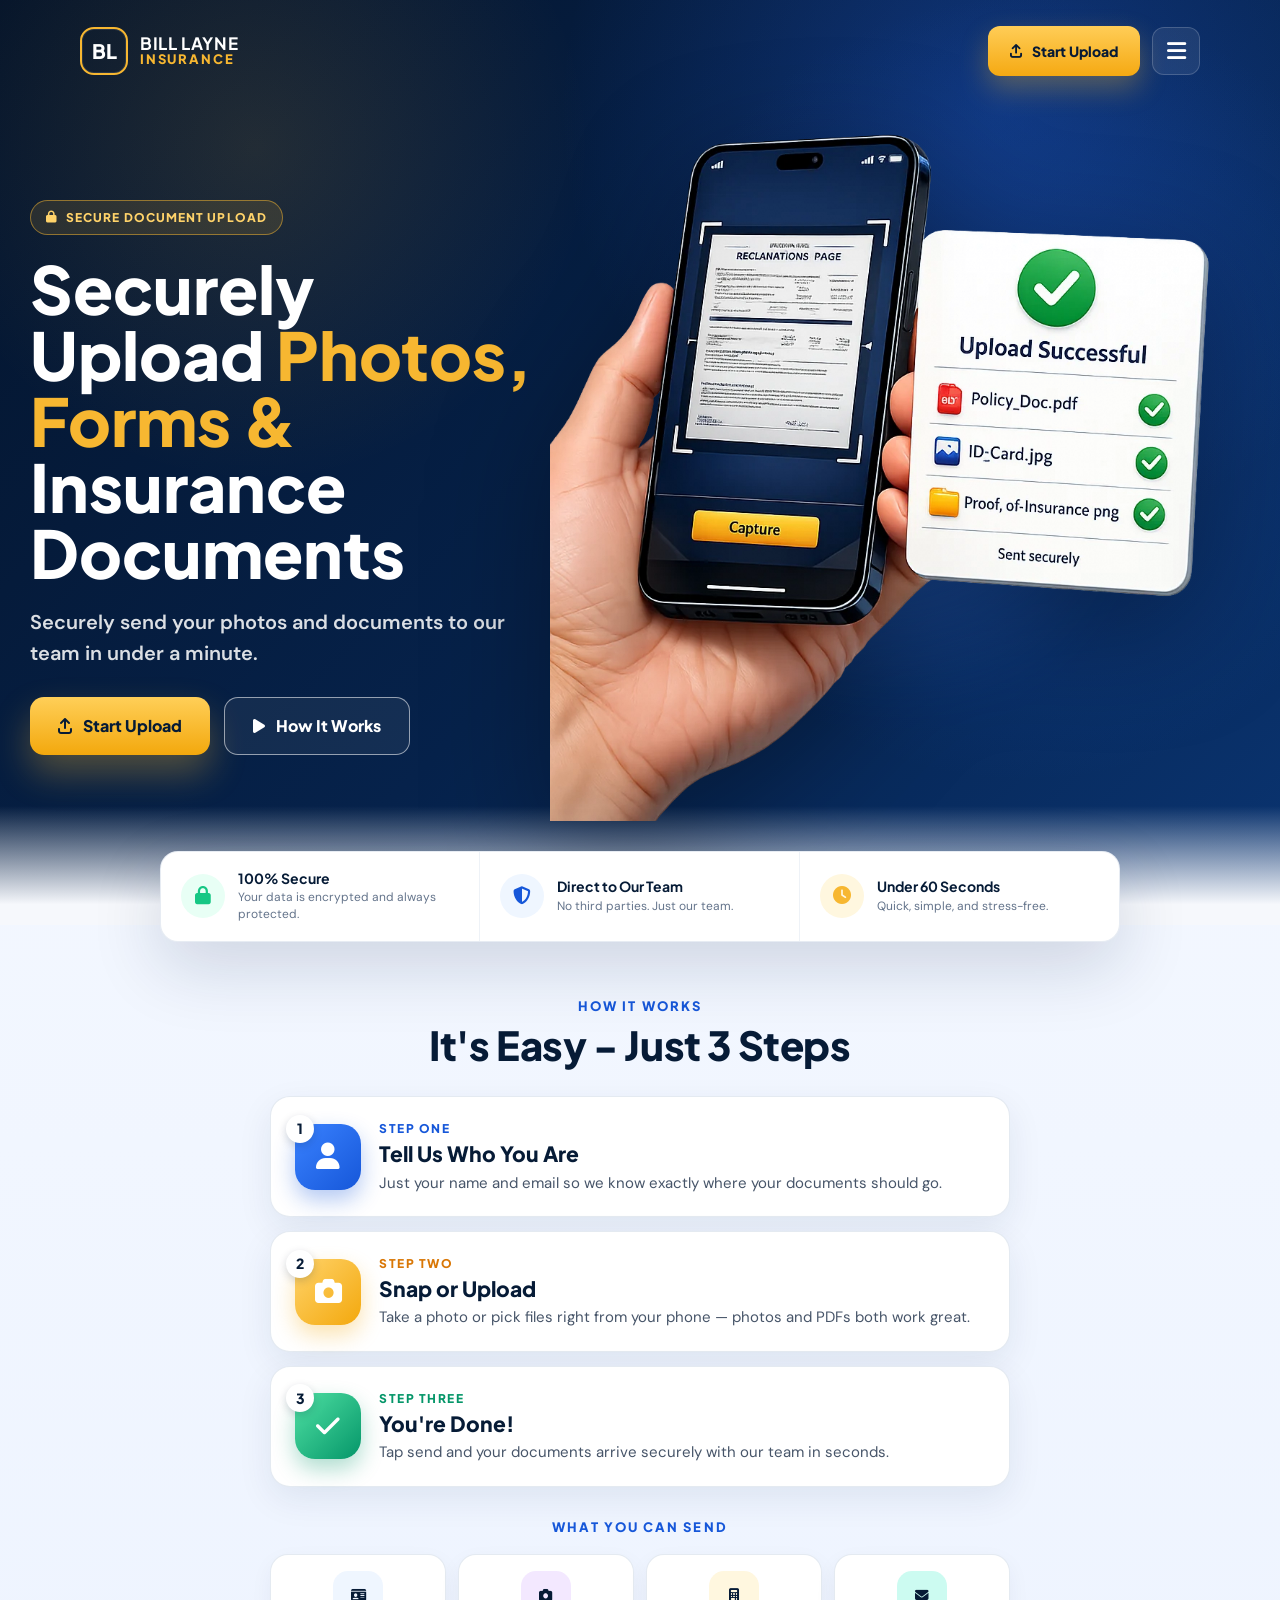
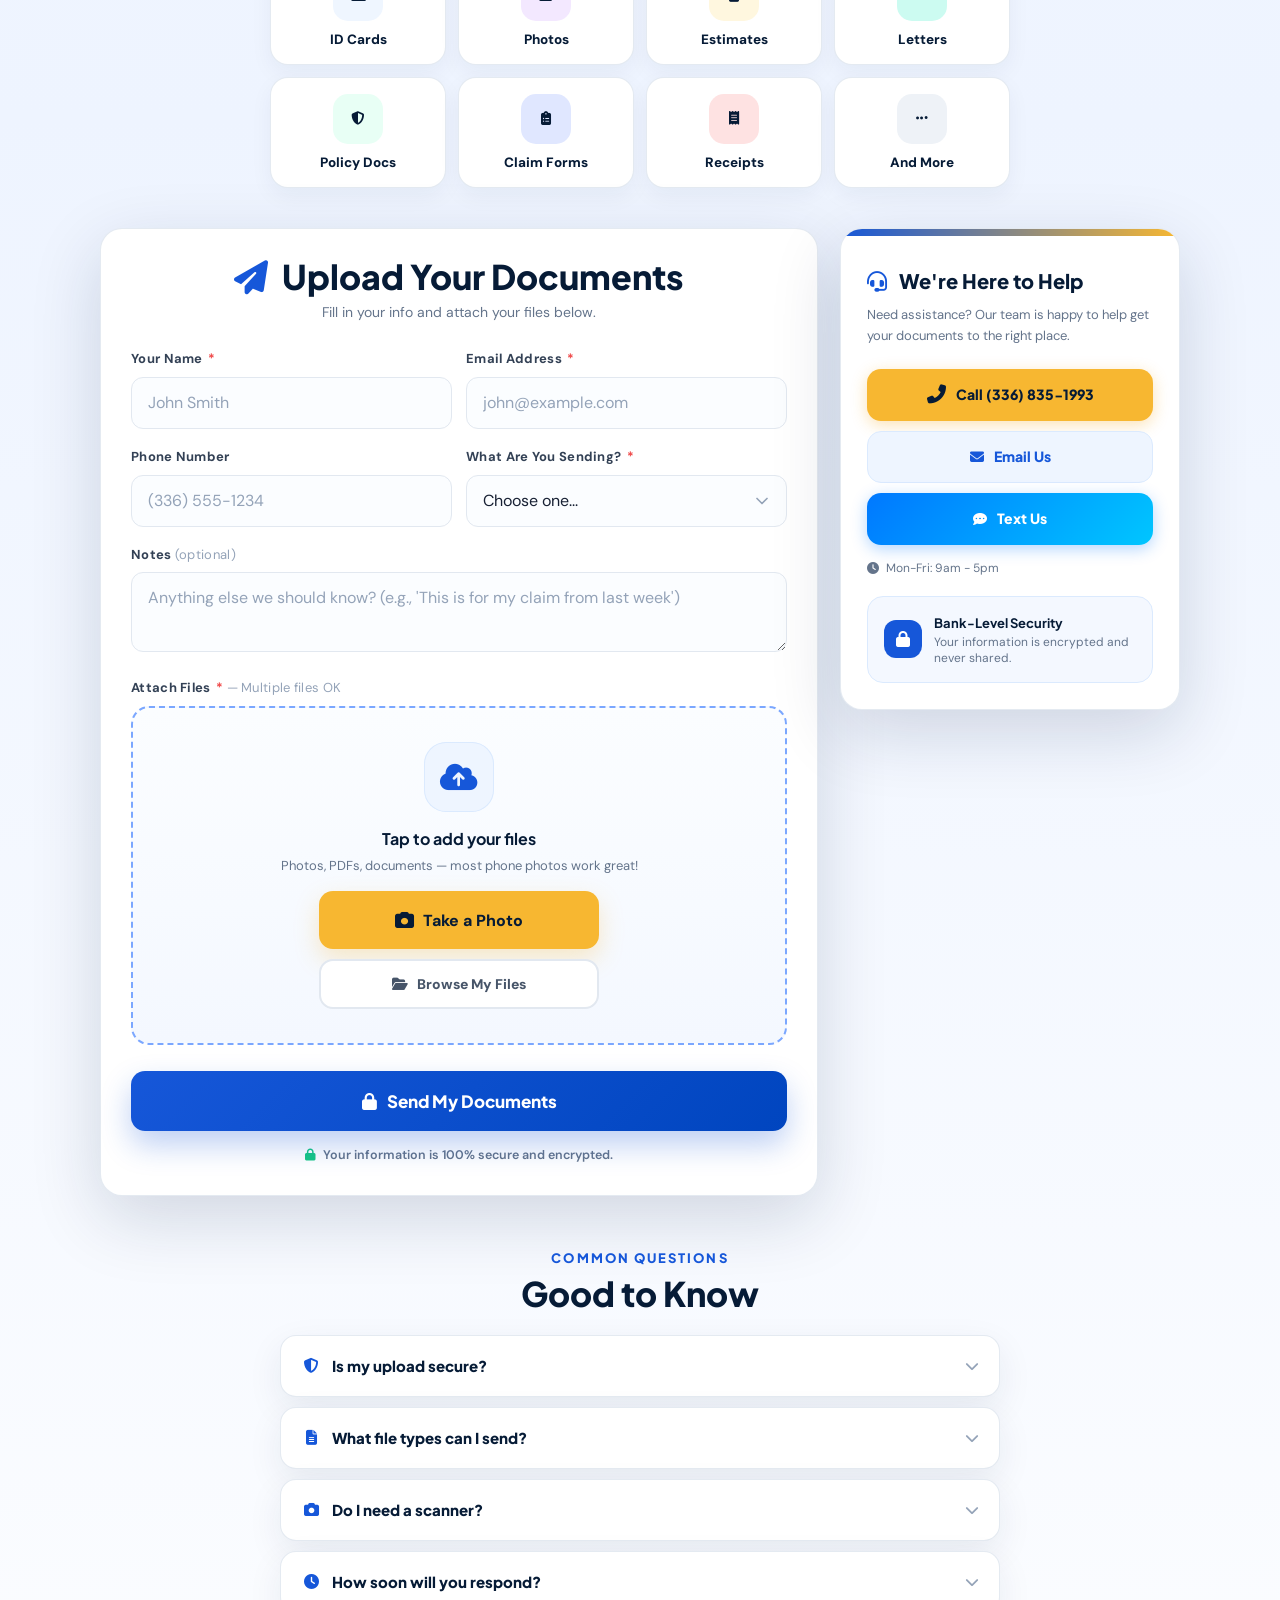
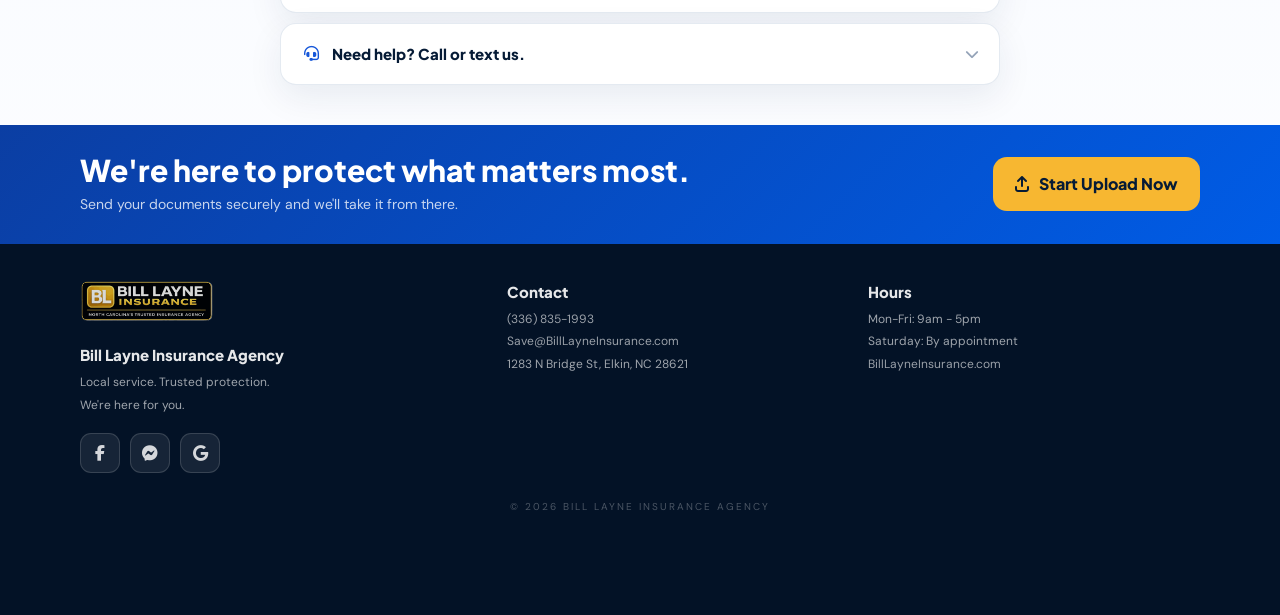
==== commit db2ede93: "Add auto claim upload template" ====
--- a/index.html
+++ b/index.html
@@ -456,6 +456,7 @@
                     <label class="form-label" for="docType">What Are You Sending? <span class="required">*</span></label>
                     <select id="docType" class="form-input" required>
                         <option value="" disabled selected>Choose one...</option>
+                        <option value="Auto Claim / Accident Photos">Auto Claim / Accident Photos</option>
                         <option value="Photo of Damage">Photo of Damage</option>
                         <option value="Tow Bill">Tow Bill / Towing Receipt</option>
                         <option value="Estimate / Repair Bill">Estimate / Repair Bill</option>
@@ -705,6 +706,39 @@
             icon: 'fa-car-burst',
             sample: '',
             caption: 'Take a clear photo of the requested damage'
+        },
+        'exchange_slip': {
+            label: 'Exchange Slip',
+            hint: 'Police exchange slip, if available',
+            icon: 'fa-file-shield',
+            sample: 'https://i.imgur.com/xFz3QCc.jpeg',
+            caption: 'Upload a photo or PDF of the exchange slip if you have it',
+            optional: true
+        },
+        'your_vehicle_damage': {
+            label: 'Your Vehicle Damage',
+            hint: 'Damage photos of your vehicle, if available',
+            icon: 'fa-car-burst',
+            sample: 'https://i.imgur.com/i3WylEG.jpeg',
+            caption: 'Take clear photos of your vehicle from a few angles',
+            optional: true
+        },
+        'other_damage': {
+            label: 'Other Vehicle / Property Damage',
+            hint: 'Other vehicle or property damage, if available',
+            icon: 'fa-car-on',
+            sample: 'https://i.imgur.com/i3WylEG.jpeg',
+            caption: 'Add photos of other vehicle or property damage if you have them',
+            optional: true
+        },
+        'additional_damage_photos': {
+            label: 'Additional Damage Photos',
+            hint: 'Extra angles or close-ups, if available',
+            icon: 'fa-images',
+            sample: 'https://i.imgur.com/i3WylEG.jpeg',
+            caption: 'Add any extra damage photos that may help the claim',
+            optional: true,
+            multiple: true
         },
         'bathroom': {
             label: 'Bathroom',
@@ -772,7 +806,10 @@
     };
 
     // Default photo sets by request type
-    const HOME_PHOTO_KEYS = Object.keys(PHOTO_TYPES).filter(function(key){ return key !== 'damage'; });
+    const CLAIM_PHOTO_KEYS = ['exchange_slip','your_vehicle_damage','other_damage','additional_damage_photos'];
+    const HOME_PHOTO_KEYS = Object.keys(PHOTO_TYPES).filter(function(key){
+        return ['damage','exchange_slip','your_vehicle_damage','other_damage','additional_damage_photos'].indexOf(key) === -1;
+    });
     const DAMAGE_PHOTO_KEYS = ['damage'];
     const ALL_PHOTO_KEYS = HOME_PHOTO_KEYS;
 
@@ -890,6 +927,15 @@
         return /\.(heic|heif|jpg|jpeg|png|gif|bmp|tiff|tif|webp)$/i.test(file.name || '');
     }
 
+    function isHeicFile(file) {
+        if (!file) return false;
+        return /image\/hei[cf]/i.test(file.type || '') || /\.(heic|heif)$/i.test(file.name || '');
+    }
+
+    function isPreviewableImageFile(file) {
+        return isImageFile(file) && !isHeicFile(file);
+    }
+
     function getFileIcon(file) {
         if (isImageFile(file)) return { c:'img', i:'fa-image' };
         if (file.type === 'application/pdf') return { c:'pdf', i:'fa-file-pdf' };
@@ -927,17 +973,26 @@
     // =============================================
     // PHOTO INSPECTION MODE
     // =============================================
+    function isClaimPhotoSet(keys) {
+        return keys.length > 0 && keys.every(function(k){ return CLAIM_PHOTO_KEYS.indexOf(k) > -1; });
+    }
+
     function enterPhotoMode(keys) {
         photoMode = true;
         requiredPhotoKeys = keys.filter(function(k){ return !!PHOTO_TYPES[k]; });
         if (requiredPhotoKeys.length === 0) { exitPhotoMode(); return; }
         var isDamage = requiredPhotoKeys.every(function(k){ return k === 'damage'; });
+        var isClaim = isClaimPhotoSet(requiredPhotoKeys);
         var titleEl = document.getElementById('photoModeTitle');
         var subEl = document.getElementById('photoModeSubtitle');
-        if (titleEl) titleEl.textContent = isDamage ? 'Damage Photos Needed' : 'Home Insurance Photos Needed';
-        if (subEl) subEl.textContent = isDamage
-            ? 'Take clear photos of the damage from a few angles. Tap the camera button to snap each one.'
-            : 'Use the example photos as a guide. Tap the camera button on each card to snap your photo.';
+        var progressLabel = document.querySelector('.photo-progress-label');
+        if (titleEl) titleEl.textContent = isClaim ? 'Auto Claim Items' : (isDamage ? 'Damage Photos Needed' : 'Home Insurance Photos Needed');
+        if (subEl) subEl.textContent = isClaim
+            ? 'If available, upload the exchange slip and clear photos of the vehicle or property damage. Send whatever you have.'
+            : (isDamage
+                ? 'Take clear photos of the damage from a few angles. Tap the camera button to snap each one.'
+                : 'Use the example photos as a guide. Tap the camera button on each card to snap your photo.');
+        if (progressLabel) progressLabel.textContent = isClaim ? 'Items Uploaded' : 'Photos Uploaded';
         document.getElementById('standardUploadArea').style.display = 'none';
         document.getElementById('photoInspectionArea').style.display = 'block';
         renderPhotoGrid();
@@ -962,13 +1017,17 @@
             card.className = 'photo-card';
             card.id = 'photocard-' + key;
             var sampleHtml = pt.sample
-                ? '<img src="' + escHtml(pt.sample) + '" alt="Example: ' + escHtml(pt.label) + '" loading="lazy">'
+                ? '<img src="' + escHtml(pt.sample) + '" alt="Example: ' + escHtml(pt.label) + '" loading="lazy" decoding="async" fetchpriority="low">'
                 : '<div class="photo-sample-placeholder"><i class="fas ' + escHtml(pt.icon) + '"></i></div>';
+            var statusText = pt.optional ? 'If available' : 'Needed';
+            var multipleAttr = pt.multiple ? ' multiple' : '';
+            var emptyText = pt.multiple ? 'Tap below to<br>add photos' : 'Tap below to<br>add your photo';
+            var fileButtonText = pt.multiple ? 'From Gallery / Files' : 'From Gallery';
             card.innerHTML =
                 '<div class="photo-card-header">' +
                     '<div class="photo-card-icon"><i class="fas ' + escHtml(pt.icon) + '"></i></div>' +
                     '<div class="photo-card-title"><h4>' + escHtml(pt.label) + '</h4><p>' + escHtml(pt.hint) + '</p></div>' +
-                    '<div class="photo-card-status"><span class="status-badge needed" id="badge-'+escHtml(key)+'"><i class="fas fa-camera" style="margin-right:3px;"></i> Needed</span></div>' +
+                    '<div class="photo-card-status"><span class="status-badge needed" id="badge-'+escHtml(key)+'"><i class="fas fa-camera" style="margin-right:3px;"></i> ' + escHtml(statusText) + '</span></div>' +
                 '</div>' +
                 '<div class="photo-card-body">' +
                     '<div class="photo-sample">' +
@@ -980,15 +1039,15 @@
                     '</div>' +
                     '<div class="photo-upload-slot" id="slot-'+key+'">' +
                         '<div class="slot-empty-icon"><i class="fas fa-camera"></i></div>' +
-                        '<div class="slot-empty-text">Tap below to<br>add your photo</div>' +
+                        '<div class="slot-empty-text">' + emptyText + '</div>' +
                         '<button type="button" class="slot-btn slot-btn-camera" onclick="triggerPhotoInput(\''+key+'\')">' +
                             '<i class="fas fa-camera"></i> Take Photo' +
                         '</button>' +
                         '<button type="button" class="slot-btn slot-btn-file" onclick="triggerPhotoFilePicker(\''+key+'\')">' +
-                            '<i class="fas fa-image"></i> From Gallery' +
+                            '<i class="fas fa-image"></i> ' + fileButtonText +
                         '</button>' +
                         '<input type="file" class="file-input" id="photo-camera-'+key+'" accept="image/*,.heic,.heif,image/heic,image/heif" capture="environment" onchange="handlePhotoInput(\''+key+'\',this)">' +
-                        '<input type="file" class="file-input" id="photo-file-'+key+'" accept="image/*,.heic,.heif,image/heic,image/heif,.pdf" onchange="handlePhotoInput(\''+key+'\',this)">' +
+                        '<input type="file" class="file-input" id="photo-file-'+key+'" accept="image/*,.heic,.heif,image/heic,image/heif,.pdf"' + multipleAttr + ' onchange="handlePhotoInput(\''+key+'\',this)">' +
                     '</div>' +
                 '</div>';
             grid.appendChild(card);
@@ -1003,30 +1062,75 @@
     }
 
     function handlePhotoInput(key, inputEl) {
-        var file = inputEl.files[0];
-        if (!file) return;
-        if (file.size > MAX_FILE_SIZE) { alert('"' + file.name + '" is too large. Max file size is 10MB.'); inputEl.value=''; return; }
-        photoFiles[key] = file;
+        var incoming = Array.prototype.slice.call(inputEl.files || []);
+        if (!incoming.length) return;
+        var pt = PHOTO_TYPES[key] || {};
+        var accepted = [];
+        for (var i = 0; i < incoming.length; i++) {
+            var file = incoming[i];
+            if (file.size > MAX_FILE_SIZE) { alert('"' + file.name + '" is too large. Max file size is 10MB.'); continue; }
+            accepted.push(file);
+        }
+        if (!accepted.length) { inputEl.value=''; return; }
+        if (pt.multiple) {
+            var existing = Array.isArray(photoFiles[key]) ? photoFiles[key] : (photoFiles[key] ? [photoFiles[key]] : []);
+            accepted.forEach(function(file){
+                var duplicate = existing.some(function(existingFile){
+                    return existingFile.name === file.name && existingFile.size === file.size;
+                });
+                if (!duplicate) existing.push(file);
+            });
+            photoFiles[key] = existing;
+        } else {
+            photoFiles[key] = accepted[0];
+        }
         inputEl.value = '';
-        renderPhotoSlot(key, file);
+        renderPhotoSlot(key, photoFiles[key]);
         updatePhotoProgress();
         document.getElementById('fileError').style.display = 'none';
     }
 
-    function renderPhotoSlot(key, file) {
+    function renderPhotoSlot(key, fileValue) {
         var slot = document.getElementById('slot-' + key);
         var card = document.getElementById('photocard-' + key);
         var badge = document.getElementById('badge-' + key);
         if (!slot || !card) return;
+        var pt = PHOTO_TYPES[key] || {};
+        var files = Array.isArray(fileValue) ? fileValue : [fileValue];
+        files = files.filter(Boolean);
+        if (!files.length) return;
 
         // Update card styling
         card.classList.add('uploaded');
         card.classList.remove('required-missing');
         badge.className = 'status-badge done';
-        badge.innerHTML = '<i class="fas fa-check" style="margin-right:3px;"></i> Done!';
-
-        // Show preview in slot
-        if (isImageFile(file)) {
+        badge.innerHTML = '<i class="fas fa-check" style="margin-right:3px;"></i> ' + (pt.multiple ? files.length + ' Added' : 'Done!');
+
+        if (pt.multiple) {
+            slot.innerHTML =
+                '<div class="photo-check"><i class="fas fa-check"></i></div>' +
+                '<div style="width:100%;display:flex;flex-direction:column;gap:6px;">' +
+                    files.map(function(file, index){
+                        var iconClass = isImageFile(file) ? 'fa-image' : (file.type === 'application/pdf' ? 'fa-file-pdf' : 'fa-file');
+                        var note = isHeicFile(file) ? '<div style="font-size:10px;color:var(--gray-400);">Apple HEIC image - ready to upload</div>' : '<div style="font-size:10px;color:var(--gray-400);">' + formatSize(file.size) + '</div>';
+                        return '<div class="file-item" style="padding:7px;margin:0;">' +
+                            '<div class="file-item-icon img" style="width:32px;height:32px;font-size:13px;"><i class="fas ' + iconClass + '"></i></div>' +
+                            '<div class="file-item-info"><div class="file-item-name" style="font-size:11px;">' + escHtml(file.name) + '</div>' + note + '</div>' +
+                            '<button type="button" class="file-item-remove" onclick="removePhotoFile(\''+key+'\','+index+')" aria-label="Remove file"><i class="fas fa-xmark"></i></button>' +
+                        '</div>';
+                    }).join('') +
+                '</div>' +
+                '<button type="button" class="slot-btn slot-btn-file" style="margin-top:8px;" onclick="triggerPhotoFilePicker(\''+key+'\')">' +
+                    '<i class="fas fa-plus"></i> Add More' +
+                '</button>' +
+                '<input type="file" class="file-input" id="photo-camera-'+key+'" accept="image/*,.heic,.heif,image/heic,image/heif" capture="environment" onchange="handlePhotoInput(\''+key+'\',this)">' +
+                '<input type="file" class="file-input" id="photo-file-'+key+'" accept="image/*,.heic,.heif,image/heic,image/heif,.pdf" multiple onchange="handlePhotoInput(\''+key+'\',this)">';
+            return;
+        }
+
+        var file = files[0];
+        // Show preview in slot when the browser can display it.
+        if (isPreviewableImageFile(file)) {
             var reader = new FileReader();
             reader.onload = function(e) {
                 slot.innerHTML =
@@ -1044,12 +1148,16 @@
             };
             reader.readAsDataURL(file);
         } else {
+            var isPdf = file.type === 'application/pdf' || /\.pdf$/i.test(file.name || '');
+            var fileIcon = isHeicFile(file) ? 'fa-image' : (isPdf ? 'fa-file-pdf' : 'fa-file');
+            var fileColor = isHeicFile(file) ? 'var(--blue)' : (isPdf ? 'var(--red)' : 'var(--gray-500)');
+            var fileNote = isHeicFile(file) ? 'Apple HEIC image - ready to upload' : formatSize(file.size);
             slot.innerHTML =
                 '<div class="photo-check"><i class="fas fa-check"></i></div>' +
                 '<div style="text-align:center;">' +
-                    '<i class="fas fa-file-pdf" style="font-size:36px;color:var(--red);margin-bottom:8px;display:block;"></i>' +
+                    '<i class="fas '+fileIcon+'" style="font-size:36px;color:'+fileColor+';margin-bottom:8px;display:block;"></i>' +
                     '<div style="font-size:11px;color:var(--gray-600);font-weight:600;">' + escHtml(file.name) + '</div>' +
-                    '<div style="font-size:10px;color:var(--gray-400);">' + formatSize(file.size) + '</div>' +
+                    '<div style="font-size:10px;color:var(--gray-400);">' + escHtml(fileNote) + '</div>' +
                 '</div>' +
                 '<button type="button" class="slot-btn slot-btn-file" style="margin-top:8px;" onclick="triggerPhotoFilePicker(\''+key+'\')">' +
                     '<i class="fas fa-redo"></i> Replace' +
@@ -1059,7 +1167,15 @@
         }
     }
 
-    function removePhotoFile(key) {
+    function removePhotoFile(key, index) {
+        if (typeof index === 'number' && Array.isArray(photoFiles[key])) {
+            photoFiles[key].splice(index, 1);
+            if (photoFiles[key].length > 0) {
+                renderPhotoSlot(key, photoFiles[key]);
+                updatePhotoProgress();
+                return;
+            }
+        }
         delete photoFiles[key];
         var card = document.getElementById('photocard-' + key);
         var badge = document.getElementById('badge-' + key);
@@ -1067,25 +1183,30 @@
         if (!pt || !card) return;
         card.classList.remove('uploaded');
         badge.className = 'status-badge needed';
-        badge.innerHTML = '<i class="fas fa-camera" style="margin-right:3px;"></i> Needed';
+        badge.innerHTML = '<i class="fas fa-camera" style="margin-right:3px;"></i> ' + (pt.optional ? 'If available' : 'Needed');
         var slot = document.getElementById('slot-' + key);
+        var multipleAttr = pt.multiple ? ' multiple' : '';
+        var emptyText = pt.multiple ? 'Tap below to<br>add photos' : 'Tap below to<br>add your photo';
+        var fileButtonText = pt.multiple ? 'From Gallery / Files' : 'From Gallery';
         slot.innerHTML =
             '<div class="slot-empty-icon"><i class="fas fa-camera"></i></div>' +
-            '<div class="slot-empty-text">Tap below to<br>add your photo</div>' +
+            '<div class="slot-empty-text">' + emptyText + '</div>' +
             '<button type="button" class="slot-btn slot-btn-camera" onclick="triggerPhotoInput(\''+key+'\')">' +
                 '<i class="fas fa-camera"></i> Take Photo' +
             '</button>' +
             '<button type="button" class="slot-btn slot-btn-file" onclick="triggerPhotoFilePicker(\''+key+'\')">' +
-                '<i class="fas fa-image"></i> From Gallery' +
+                '<i class="fas fa-image"></i> ' + fileButtonText +
             '</button>' +
             '<input type="file" class="file-input" id="photo-camera-'+key+'" accept="image/*,.heic,.heif,image/heic,image/heif" capture="environment" onchange="handlePhotoInput(\''+key+'\',this)">' +
-            '<input type="file" class="file-input" id="photo-file-'+key+'" accept="image/*,.heic,.heif,image/heic,image/heif,.pdf" onchange="handlePhotoInput(\''+key+'\',this)">';
+            '<input type="file" class="file-input" id="photo-file-'+key+'" accept="image/*,.heic,.heif,image/heic,image/heif,.pdf"' + multipleAttr + ' onchange="handlePhotoInput(\''+key+'\',this)">';
         updatePhotoProgress();
     }
 
     function updatePhotoProgress() {
         var total = requiredPhotoKeys.length;
-        var done = Object.keys(photoFiles).length;
+        var done = Object.keys(photoFiles).filter(function(key){
+            return Array.isArray(photoFiles[key]) ? photoFiles[key].length > 0 : !!photoFiles[key];
+        }).length;
         document.getElementById('progressCount').textContent = done + ' of ' + total;
         document.getElementById('progressFill').style.width = (total > 0 ? Math.round((done/total)*100) : 0) + '%';
     }
@@ -1096,6 +1217,8 @@
     document.getElementById('docType').addEventListener('change', function() {
         if (this.value === 'Home Inspection Photos') {
             enterPhotoMode(ALL_PHOTO_KEYS);
+        } else if (this.value === 'Auto Claim / Accident Photos') {
+            enterPhotoMode(CLAIM_PHOTO_KEYS);
         } else {
             // Everything else (incl. Photo of Damage) uses the standard
             // multi-file upload — better for snapping several damage angles.
@@ -1128,6 +1251,8 @@
             // Photo of Damage uses the standard multi-file upload)
             if (docVal === 'Home Inspection Photos') {
                 enterPhotoMode(ALL_PHOTO_KEYS);
+            } else if (docVal === 'Auto Claim / Accident Photos') {
+                enterPhotoMode(CLAIM_PHOTO_KEYS);
             }
         }
 
@@ -1259,6 +1384,16 @@
             var filesToUpload = [];
             if (photoMode) {
                 for (var key in photoFiles) {
+                    if (Array.isArray(photoFiles[key])) {
+                        var multiLabel = PHOTO_TYPES[key] ? PHOTO_TYPES[key].label : key;
+                        for (var mf = 0; mf < photoFiles[key].length; mf++) {
+                            var multiFile = photoFiles[key][mf];
+                            if (!multiFile) continue;
+                            var multiB64 = await fileToBase64(multiFile);
+                            filesToUpload.push({ name: multiLabel + ' ' + (mf + 1) + ' - ' + multiFile.name, type: multiFile.type, size: multiFile.size, data: multiB64 });
+                        }
+                        continue;
+                    }
                     var f = photoFiles[key];
                     var label = PHOTO_TYPES[key] ? PHOTO_TYPES[key].label : key;
                     var b64 = await fileToBase64(f);
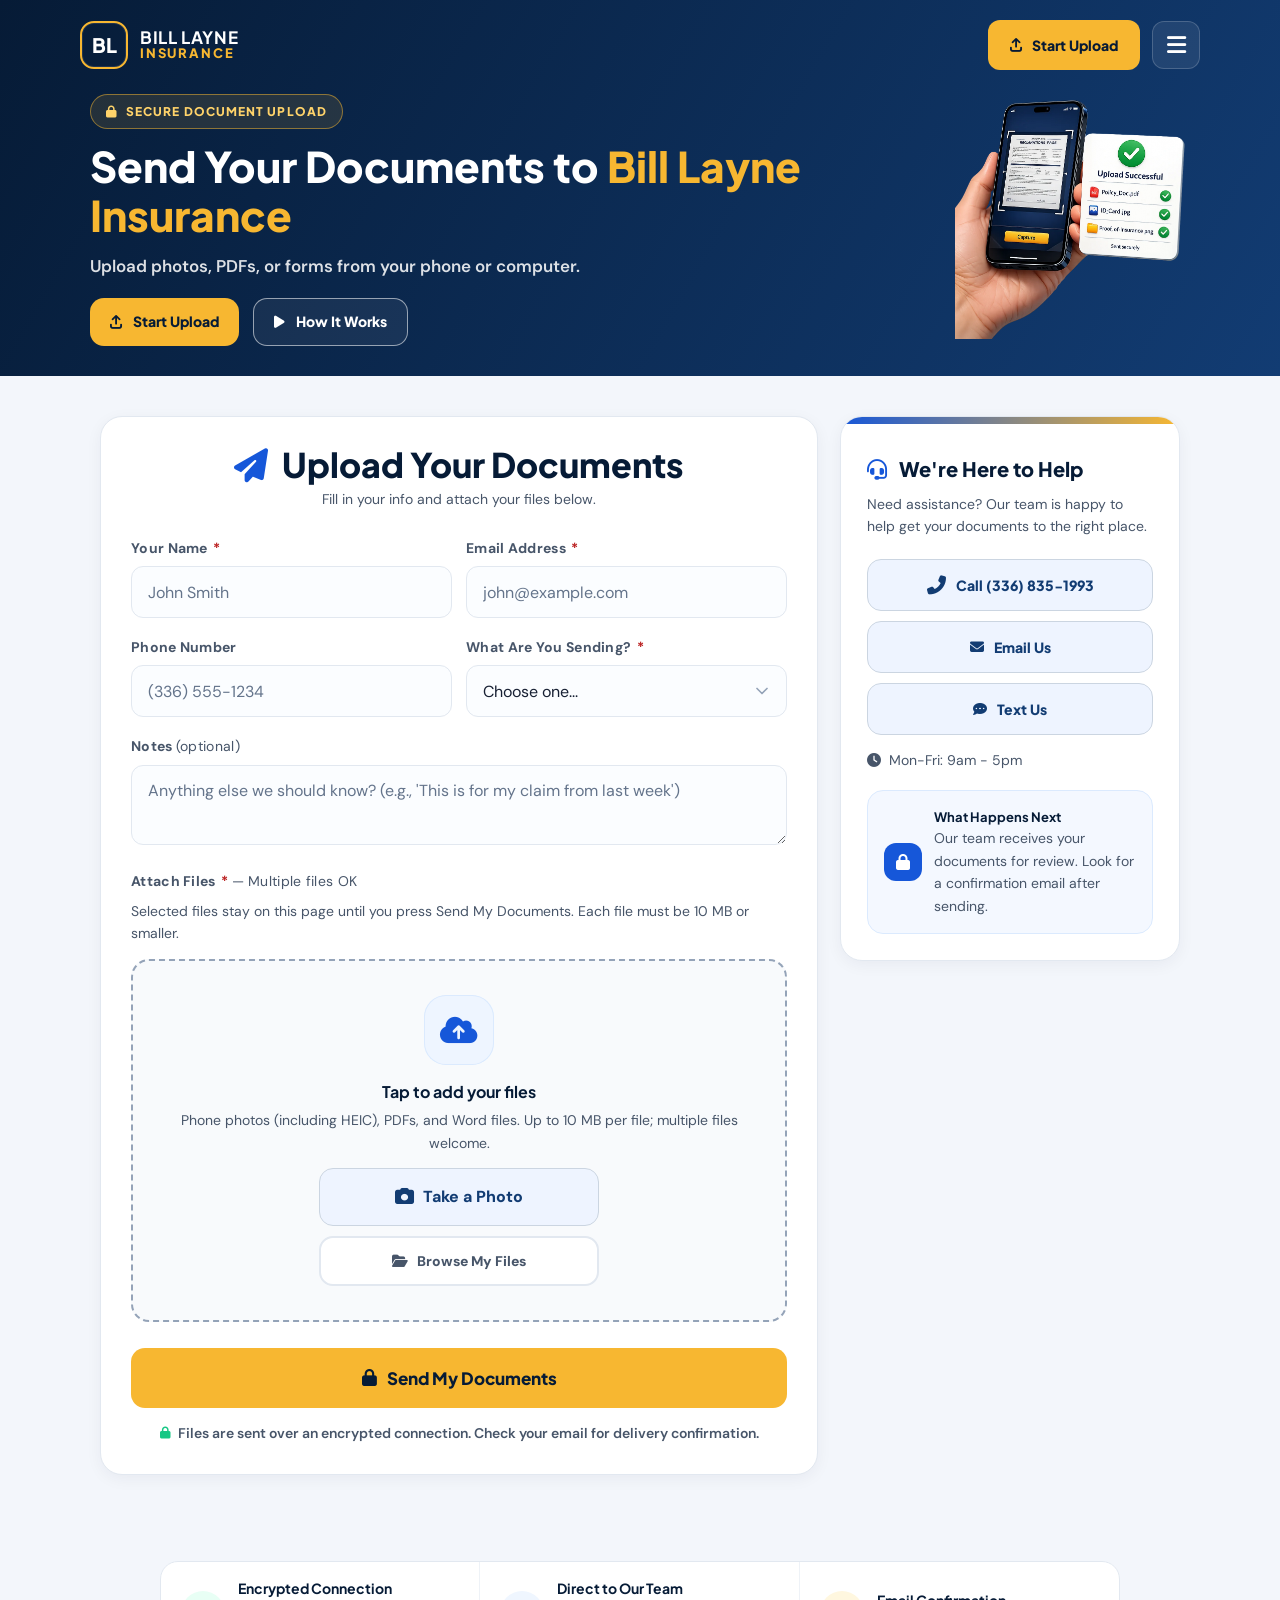
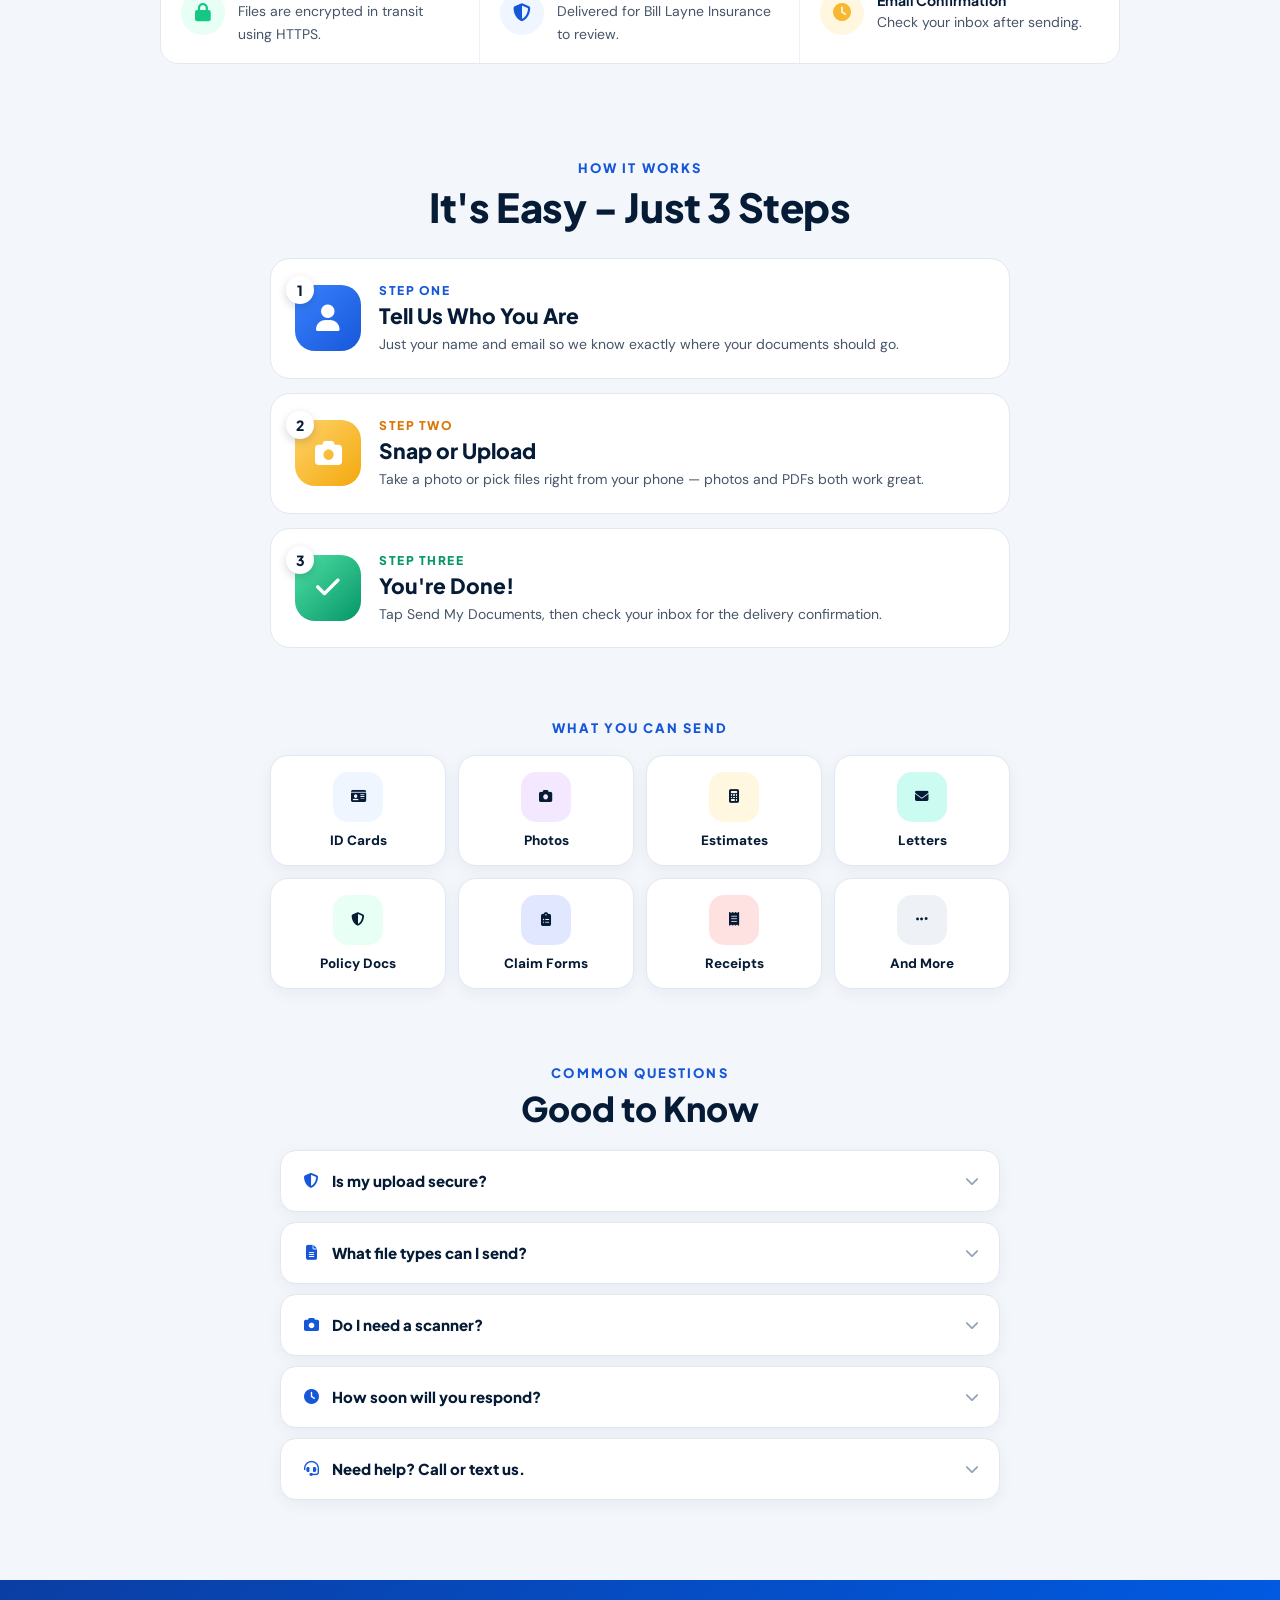
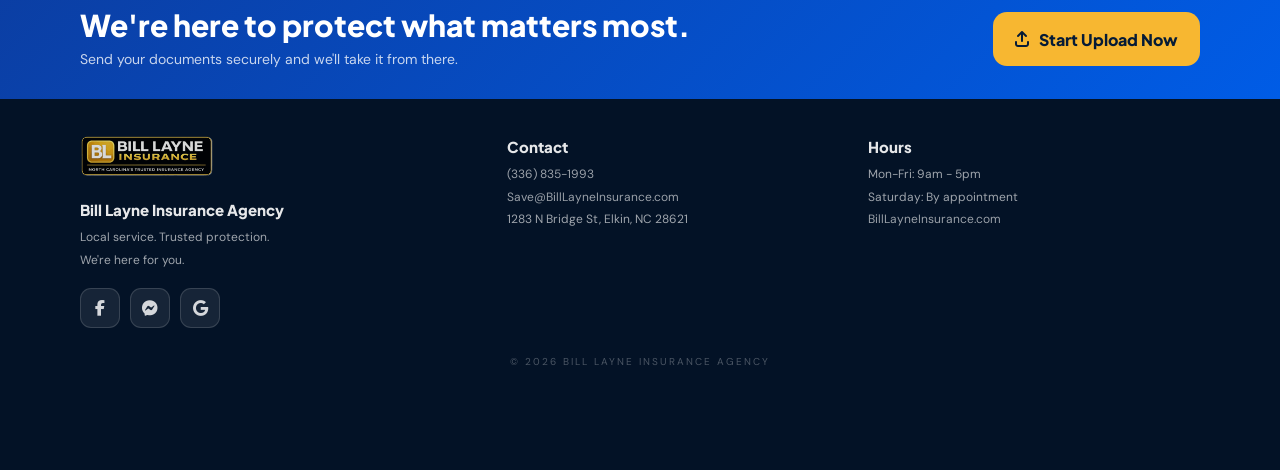
==== commit 47270c91: "Improve document upload layout and status guidance" ====
--- a/index.html
+++ b/index.html
@@ -131,6 +131,16 @@
         .custom-request-ref{padding:0 16px 16px}
         .custom-request-ref img{width:100%;max-width:400px;border-radius:10px;border:2px solid #fbbf24;box-shadow:0 4px 12px rgba(0,0,0,0.1)}
         .custom-request-ref .ref-caption{margin-top:6px;font-size:11px;color:#a16207;font-weight:600;text-align:center}
+
+        .doc-example{display:none;margin:0 0 18px;border:1.5px solid #bfdbfe;border-radius:var(--radius);background:#eff6ff;overflow:hidden}
+        .doc-example.active{display:block}
+        .doc-example-header{display:flex;align-items:center;gap:10px;padding:12px 14px;color:#1e40af;font-weight:800;font-size:14px}
+        .doc-example-header i{font-size:18px;color:var(--blue)}
+        .doc-example-body{padding:0 14px 14px;display:grid;grid-template-columns:132px 1fr;gap:12px;align-items:center}
+        .doc-example-img{width:132px;aspect-ratio:1/1;object-fit:cover;border-radius:12px;border:2px solid white;box-shadow:0 4px 12px rgba(15,23,42,0.12);background:white}
+        .doc-example-copy{font-size:13px;line-height:1.45;color:#1e3a8a}
+        .doc-example-copy strong{display:block;margin-bottom:3px;color:#172554;font-size:13px}
+        @media(max-width:480px){.doc-example-body{grid-template-columns:1fr}.doc-example-img{width:100%;max-width:220px;margin:0 auto}.doc-example-copy{text-align:center}}
 
         /* ======= STANDARD UPLOAD ZONE (non-photo mode) ======= */
         .upload-zone{position:relative;border:2px dashed #7ba7ff;border-radius:18px;padding:34px 20px;text-align:center;cursor:pointer;transition:all 0.3s;background:linear-gradient(180deg,#fbfdff,#f4f8ff)}
@@ -354,6 +364,7 @@
             .photo-upload-slot{border-left:none;border-top:1px solid var(--gray-100)}
         }
     </style>
+<link rel="stylesheet" href="assets/upload-refinements.css">
 </head>
 <body>
 
@@ -373,8 +384,8 @@
         <div class="hero-inner">
             <div class="hero-content">
                 <div class="hero-badge"><i class="fas fa-lock"></i> Secure Document Upload</div>
-                <h1>Securely Upload <span>Photos, Forms &amp;</span> Insurance Documents</h1>
-                <p class="hero-sub">Securely send your photos and documents to our team in under a minute.</p>
+                <h1>Send Your Documents to <span>Bill Layne Insurance</span></h1>
+                <p class="hero-sub">Upload photos, PDFs, or forms from your phone or computer.</p>
                 <div class="hero-actions">
                     <a href="#upload-form" class="hero-btn hero-btn-primary"><i class="fas fa-arrow-up-from-bracket"></i> Start Upload</a>
                     <a href="#stepsSection" class="hero-btn hero-btn-secondary"><i class="fas fa-play"></i> How It Works</a>
@@ -388,40 +399,6 @@
             </div>
         </div>
     </header>
-
-    <!-- TRUST BAR -->
-    <div class="trust-bar" id="trustBar">
-        <div class="trust-items">
-            <div class="trust-item"><i class="fas fa-lock ti-lock"></i><div class="ti-text"><strong>100% Secure</strong><small>Your data is encrypted and always protected.</small></div></div>
-            <div class="trust-item"><i class="fas fa-shield-halved ti-shield"></i><div class="ti-text"><strong>Direct to Our Team</strong><small>No third parties. Just our team.</small></div></div>
-            <div class="trust-item"><i class="fas fa-clock ti-clock"></i><div class="ti-text"><strong>Under 60 Seconds</strong><small>Quick, simple, and stress-free.</small></div></div>
-        </div>
-    </div>
-
-    <!-- STEPS -->
-    <section class="steps-section" id="stepsSection">
-        <div class="section-label">How It Works</div>
-        <h2 class="steps-title">It's Easy - Just 3 Steps</h2>
-        <div class="steps-row">
-            <div class="step-card step-1"><div class="step-icon"><i class="fas fa-user"></i><span class="step-num-badge">1</span></div><div><div class="step-num">Step One</div><div class="step-label">Tell Us Who You Are</div><div class="step-copy">Just your name and email so we know exactly where your documents should go.</div></div></div>
-            <div class="step-card step-2"><div class="step-icon"><i class="fas fa-camera"></i><span class="step-num-badge">2</span></div><div><div class="step-num">Step Two</div><div class="step-label">Snap or Upload</div><div class="step-copy">Take a photo or pick files right from your phone — photos and PDFs both work great.</div></div></div>
-            <div class="step-card step-3"><div class="step-icon"><i class="fas fa-check"></i><span class="step-num-badge">3</span></div><div><div class="step-num">Step Three</div><div class="step-label">You're Done!</div><div class="step-copy">Tap send and your documents arrive securely with our team in seconds.</div></div></div>
-        </div>
-    </section>
-
-    <section class="send-types" aria-label="Documents you can send">
-        <h2 class="send-types-title">What You Can Send</h2>
-        <div class="send-type-grid">
-            <div class="send-type"><span class="send-type-ic st-blue"><i class="fas fa-id-card"></i></span><span>ID Cards</span></div>
-            <div class="send-type"><span class="send-type-ic st-purple"><i class="fas fa-camera"></i></span><span>Photos</span></div>
-            <div class="send-type"><span class="send-type-ic st-gold"><i class="fas fa-calculator"></i></span><span>Estimates</span></div>
-            <div class="send-type"><span class="send-type-ic st-teal"><i class="fas fa-envelope"></i></span><span>Letters</span></div>
-            <div class="send-type"><span class="send-type-ic st-green"><i class="fas fa-shield-halved"></i></span><span>Policy Docs</span></div>
-            <div class="send-type"><span class="send-type-ic st-indigo"><i class="fas fa-clipboard-list"></i></span><span>Claim Forms</span></div>
-            <div class="send-type"><span class="send-type-ic st-red"><i class="fas fa-receipt"></i></span><span>Receipts</span></div>
-            <div class="send-type"><span class="send-type-ic st-slate"><i class="fas fa-ellipsis"></i></span><span>And More</span></div>
-        </div>
-    </section>
 
     <!-- MAIN FORM -->
     <main class="main-upload-wrap">
@@ -477,6 +454,20 @@
                 </div>
                 </div>
 
+                <div class="doc-example" id="docExample" aria-live="polite">
+                    <div class="doc-example-header">
+                        <i class="fas fa-circle-info"></i>
+                        <span id="docExampleTitle">Example</span>
+                    </div>
+                    <div class="doc-example-body">
+                        <img class="doc-example-img" id="docExampleImg" src="" alt="" loading="lazy" decoding="async" fetchpriority="low">
+                        <div class="doc-example-copy">
+                            <strong id="docExampleHeading">What to send</strong>
+                            <span id="docExampleText"></span>
+                        </div>
+                    </div>
+                </div>
+
                 <!-- ===== CUSTOM REQUEST BANNER (shown when agent sends custom request) ===== -->
                 <div class="custom-request-banner" id="customRequestBanner">
                     <div class="custom-request-header">
@@ -496,13 +487,14 @@
                         Attach Files <span class="required">*</span>
                         <span style="font-weight:400;color:var(--gray-400);"> — Multiple files OK</span>
                     </label>
+                    <p class="attachment-guidance">Selected files stay on this page until you press Send My Documents. Each file must be 10 MB or smaller.</p>
 
                     <!-- STANDARD UPLOAD (shown by default, hidden in photo mode) -->
                     <div id="standardUploadArea">
                         <div class="upload-zone" id="uploadZone">
                             <div class="upload-icon" id="uploadIcon"><i class="fas fa-cloud-arrow-up"></i></div>
-                            <div class="upload-text-main" id="uploadTextMain">Tap to add your files</div>
-                            <div class="upload-text-sub">Photos, PDFs, documents — most phone photos work great!</div>
+                            <div class="upload-text-main" id="uploadTextMain" role="status" aria-live="polite">Tap to add your files</div>
+                            <div class="upload-text-sub">Phone photos (including HEIC), PDFs, and Word files. Up to 10 MB per file; multiple files welcome.</div>
                             <div class="upload-buttons">
                                 <button type="button" class="upload-btn upload-btn-camera" onclick="openCamera('cameraInput')">
                                     <i class="fas fa-camera" style="font-size:19px;"></i> Take a Photo
@@ -536,8 +528,8 @@
                         <!-- Progress bar -->
                         <div class="photo-progress-bar">
                             <div class="photo-progress-header">
-                                <div class="photo-progress-label">Photos Uploaded</div>
-                                <div class="photo-progress-count" id="progressCount">0 of 0</div>
+                                <div class="photo-progress-label">Photos Selected</div>
+                                <div class="photo-progress-count" id="progressCount" role="status" aria-live="polite">0 of 0</div>
                             </div>
                             <div class="photo-progress-track">
                                 <div class="photo-progress-fill" id="progressFill" style="width:0%"></div>
@@ -555,7 +547,7 @@
                     <span class="shine"></span>
                     <i class="fas fa-lock"></i> Send My Documents
                 </button>
-                <p class="submit-reassure"><i class="fas fa-lock"></i> Your information is 100% secure and encrypted.</p>
+                <p class="submit-reassure"><i class="fas fa-lock"></i> Files are sent over an encrypted connection. Check your email for delivery confirmation.</p>
 
             </form>
         </div>
@@ -566,20 +558,21 @@
         <div class="sending-spinner"></div>
         <h2>Sending Your Documents...</h2>
         <p>We're securely uploading your files to our team.<br>This may take a moment depending on file size.</p>
-        <div class="sending-warning"><i class="fas fa-exclamation-triangle"></i> Please don't close this page until you see your confirmation.</div>
+        <div class="sending-warning"><i class="fas fa-exclamation-triangle"></i> Please keep this page open until sending finishes.</div>
     </section>
 
     <!-- SUCCESS -->
     <section class="success-section" id="successSection">
         <div class="success-check"><i class="fas fa-check"></i></div>
-        <h2>Documents Received!</h2>
-        <p>Thank you — we've got your files and our team is on it.</p>
+        <h2>Upload Request Sent</h2>
+        <p>Thank you. Your upload request has been sent. Check your email to confirm your documents were received.</p>
         <div class="confirmation-box">
-            <div class="confirmation-label">Your Confirmation Number</div>
+            <div class="confirmation-label">Your Upload Reference</div>
             <div class="confirmation-number" id="confirmationDisplay">—</div>
             <div class="confirmation-tip">Save this number for your records</div>
         </div>
-        <div class="email-note"><i class="fas fa-envelope-circle-check"></i> A confirmation email has been sent to you.</div>
+        <p>If no confirmation arrives, contact us at <a href="tel:3368351993">(336) 835-1993</a> with your upload reference.</p>
+        <div class="email-note"><i class="fas fa-envelope-circle-check"></i> Look for a confirmation email, including in spam or junk.</div>
         <p style="font-size:13px;color:var(--gray-500);">We'll review your documents and reach out if we need anything else. Most requests are handled within one business day.</p>
         <div class="success-actions">
             <button class="success-btn success-btn-primary" onclick="resetForm()"><i class="fas fa-plus"></i> Send More Documents</button>
@@ -601,11 +594,45 @@
             <div class="help-hours"><i class="fas fa-clock" style="margin-right:4px;"></i> Mon-Fri: 9am - 5pm</div>
             <div class="security-note">
                 <i class="fas fa-lock"></i>
-                <div><strong>Bank-Level Security</strong><span>Your information is encrypted and never shared.</span></div>
+                <div><strong>What Happens Next</strong><span>Our team receives your documents for review. Look for a confirmation email after sending.</span></div>
             </div>
         </div>
     </section>
     </main>
+
+    <!-- TRUST BAR -->
+    <div class="trust-bar" id="trustBar">
+        <div class="trust-items">
+            <div class="trust-item"><i class="fas fa-lock ti-lock"></i><div class="ti-text"><strong>Encrypted Connection</strong><small>Files are encrypted in transit using HTTPS.</small></div></div>
+            <div class="trust-item"><i class="fas fa-shield-halved ti-shield"></i><div class="ti-text"><strong>Direct to Our Team</strong><small>Delivered for Bill Layne Insurance to review.</small></div></div>
+            <div class="trust-item"><i class="fas fa-clock ti-clock"></i><div class="ti-text"><strong>Email Confirmation</strong><small>Check your inbox after sending.</small></div></div>
+        </div>
+    </div>
+
+    <!-- STEPS -->
+    <section class="steps-section" id="stepsSection">
+        <div class="section-label">How It Works</div>
+        <h2 class="steps-title">It's Easy - Just 3 Steps</h2>
+        <div class="steps-row">
+            <div class="step-card step-1"><div class="step-icon"><i class="fas fa-user"></i><span class="step-num-badge">1</span></div><div><div class="step-num">Step One</div><div class="step-label">Tell Us Who You Are</div><div class="step-copy">Just your name and email so we know exactly where your documents should go.</div></div></div>
+            <div class="step-card step-2"><div class="step-icon"><i class="fas fa-camera"></i><span class="step-num-badge">2</span></div><div><div class="step-num">Step Two</div><div class="step-label">Snap or Upload</div><div class="step-copy">Take a photo or pick files right from your phone — photos and PDFs both work great.</div></div></div>
+            <div class="step-card step-3"><div class="step-icon"><i class="fas fa-check"></i><span class="step-num-badge">3</span></div><div><div class="step-num">Step Three</div><div class="step-label">You're Done!</div><div class="step-copy">Tap Send My Documents, then check your inbox for the delivery confirmation.</div></div></div>
+        </div>
+    </section>
+
+    <section class="send-types" aria-label="Documents you can send">
+        <h2 class="send-types-title">What You Can Send</h2>
+        <div class="send-type-grid">
+            <div class="send-type"><span class="send-type-ic st-blue"><i class="fas fa-id-card"></i></span><span>ID Cards</span></div>
+            <div class="send-type"><span class="send-type-ic st-purple"><i class="fas fa-camera"></i></span><span>Photos</span></div>
+            <div class="send-type"><span class="send-type-ic st-gold"><i class="fas fa-calculator"></i></span><span>Estimates</span></div>
+            <div class="send-type"><span class="send-type-ic st-teal"><i class="fas fa-envelope"></i></span><span>Letters</span></div>
+            <div class="send-type"><span class="send-type-ic st-green"><i class="fas fa-shield-halved"></i></span><span>Policy Docs</span></div>
+            <div class="send-type"><span class="send-type-ic st-indigo"><i class="fas fa-clipboard-list"></i></span><span>Claim Forms</span></div>
+            <div class="send-type"><span class="send-type-ic st-red"><i class="fas fa-receipt"></i></span><span>Receipts</span></div>
+            <div class="send-type"><span class="send-type-ic st-slate"><i class="fas fa-ellipsis"></i></span><span>And More</span></div>
+        </div>
+    </section>
 
     <!-- FAQ -->
     <section class="faq-section" aria-label="Common questions">
@@ -614,7 +641,7 @@
         <div class="faq-list">
             <details class="faq-item">
                 <summary><span class="faq-q"><i class="fas fa-shield-halved"></i> Is my upload secure?</span><i class="fas fa-chevron-down faq-chev"></i></summary>
-                <div class="faq-answer">Yes. Every file is encrypted while it's sent and goes straight to our team at Bill Layne Insurance — never to a third party or outside service.</div>
+                <div class="faq-answer">This page uses HTTPS to encrypt files in transit. We use Google services to store uploads and deliver email notifications for our team to review.</div>
             </details>
             <details class="faq-item">
                 <summary><span class="faq-q"><i class="fas fa-file-lines"></i> What file types can I send?</span><i class="fas fa-chevron-down faq-chev"></i></summary>
@@ -812,6 +839,22 @@
     });
     const DAMAGE_PHOTO_KEYS = ['damage'];
     const ALL_PHOTO_KEYS = HOME_PHOTO_KEYS;
+    const DOC_EXAMPLES = {
+        'Drivers License': {
+            title: "Driver's License Example",
+            heading: 'Send a clear photo of the front of the license',
+            text: 'Place the license on a flat surface with all four corners visible. Make sure the name, address, license number, and expiration date are readable.',
+            img: 'https://i.imgur.com/jMwqXE4.jpeg',
+            alt: "Example of a driver's license photo for upload"
+        },
+        'Vehicle Registration': {
+            title: 'Vehicle Registration Example',
+            heading: 'Send the vehicle registration card or document',
+            text: 'A photo or PDF is fine. Please make sure the vehicle year, make, model, VIN, plate, and expiration are readable if available.',
+            img: 'https://i.imgur.com/Yjc4C03.jpeg',
+            alt: 'Example of a vehicle registration document for upload'
+        }
+    };
 
     // =============================================
     // STATE
@@ -863,6 +906,27 @@
         }
     }
 
+    function updateDocExample(docType) {
+        var example = DOC_EXAMPLES[docType];
+        var panel = document.getElementById('docExample');
+        var img = document.getElementById('docExampleImg');
+        if (!panel || !img) return;
+
+        if (!example) {
+            panel.classList.remove('active');
+            img.removeAttribute('src');
+            img.alt = '';
+            return;
+        }
+
+        document.getElementById('docExampleTitle').textContent = example.title;
+        document.getElementById('docExampleHeading').textContent = example.heading;
+        document.getElementById('docExampleText').textContent = example.text;
+        img.src = example.img;
+        img.alt = example.alt;
+        panel.classList.add('active');
+    }
+
     // =============================================
     // PHONE FORMATTING
     // =============================================
@@ -953,7 +1017,7 @@
         if (selectedFiles.length > 0) {
             zone.classList.add('has-files');
             icon.innerHTML = '<i class="fas fa-check"></i>';
-            mainText.textContent = selectedFiles.length + ' file' + (selectedFiles.length > 1 ? 's' : '') + ' ready to send';
+            mainText.textContent = selectedFiles.length + ' file' + (selectedFiles.length > 1 ? 's' : '') + ' selected — not sent yet';
             addMore.style.display = 'block';
         } else {
             zone.classList.remove('has-files');
@@ -992,7 +1056,7 @@
             : (isDamage
                 ? 'Take clear photos of the damage from a few angles. Tap the camera button to snap each one.'
                 : 'Use the example photos as a guide. Tap the camera button on each card to snap your photo.');
-        if (progressLabel) progressLabel.textContent = isClaim ? 'Items Uploaded' : 'Photos Uploaded';
+        if (progressLabel) progressLabel.textContent = isClaim ? 'Items Selected' : 'Photos Selected';
         document.getElementById('standardUploadArea').style.display = 'none';
         document.getElementById('photoInspectionArea').style.display = 'block';
         renderPhotoGrid();
@@ -1215,6 +1279,7 @@
     // DOC TYPE CHANGE → SWITCH MODES
     // =============================================
     document.getElementById('docType').addEventListener('change', function() {
+        updateDocExample(this.value);
         if (this.value === 'Home Inspection Photos') {
             enterPhotoMode(ALL_PHOTO_KEYS);
         } else if (this.value === 'Auto Claim / Accident Photos') {
@@ -1254,6 +1319,7 @@
             } else if (docVal === 'Auto Claim / Accident Photos') {
                 enterPhotoMode(CLAIM_PHOTO_KEYS);
             }
+            updateDocExample(docSelect.value);
         }
 
         // Handle specific photos list: ?photos=bathroom,kitchen,breaker_box
@@ -1291,7 +1357,10 @@
         // Auto-scroll to upload zone when agent sends prefilled link
         if (params.has('name') || params.has('doc') || params.has('photos') || params.has('customPhotos') || params.has('customDoc')) {
             setTimeout(function() {
-                var target = photoMode ? document.getElementById('photoInspectionArea') : document.getElementById('uploadZone');
+                var docExample = document.getElementById('docExample');
+                var target = docExample && docExample.classList.contains('active')
+                    ? docExample
+                    : (photoMode ? document.getElementById('photoInspectionArea') : document.getElementById('uploadZone'));
                 if (target) {
                     target.scrollIntoView({ behavior:'smooth', block:'center' });
                 }
@@ -1454,7 +1523,7 @@
         success.scrollIntoView({ behavior:'smooth', block:'start' });
         var dockUpload = document.getElementById('dockUpload');
         if (dockUpload) {
-            dockUpload.innerHTML = '<i class="fas fa-check-circle"></i> Sent!';
+            dockUpload.innerHTML = '<i class="fas fa-check-circle"></i> Request Sent';
             dockUpload.style.background = 'linear-gradient(135deg,#10b981,#059669)';
             dockUpload.style.pointerEvents = '';
             dockUpload.style.opacity = '';
@@ -1482,5 +1551,16 @@
         return String(str).replace(/&/g,'&amp;').replace(/</g,'&lt;').replace(/>/g,'&gt;').replace(/"/g,'&quot;');
     }
     </script>
+    <script>
+    // Keep photo instructions usable when an externally hosted example is unavailable.
+    document.addEventListener('error', function(event) {
+        var img = event.target;
+        if (!(img instanceof HTMLImageElement) || !img.closest('.photo-sample')) return;
+        var fallback = document.createElement('div');
+        fallback.className = 'photo-example-fallback';
+        fallback.textContent = 'Example image unavailable. Follow the photo instructions above.';
+        img.replaceWith(fallback);
+    }, true);
+    </script>
 </body>
 </html>
--- a/assets/upload-refinements.css
+++ b/assets/upload-refinements.css
@@ -0,0 +1,32 @@
+/* Focused document-upload layout and readability refinements. */
+body{background:#f3f6fb;color:#334155}
+.hero{min-height:0;padding:20px 24px 30px;background:linear-gradient(120deg,#061b36,#123c73)}
+.hero::after,.hero-bg,.hero-visual::before{display:none}
+.hero-inner{margin:24px auto 0;grid-template-columns:minmax(0,1fr) 240px;gap:32px;max-width:1100px}
+.hero-content{max-width:740px}.hero h1{font-size:clamp(28px,3.3vw,44px);line-height:1.16;margin-bottom:14px}
+.hero-sub{font-size:17px;max-width:640px;margin-bottom:18px}.hero-badge{margin-bottom:12px}
+.hero-visual{min-height:0;margin:0}.hero-art{width:230px;max-width:100%;filter:none}
+.hero-btn{min-height:48px;font-size:14px;padding:0 20px}.hero-btn-primary,.nav-upload{box-shadow:none;background:#f7b731}
+.main-upload-wrap{margin:28px auto 40px;scroll-margin-top:20px}
+#upload-form,#stepsSection{scroll-margin-top:24px}
+.form-card,.help-card,.step-card,.faq-item,.send-type{box-shadow:0 4px 16px rgba(6,27,54,.05);border:1px solid #e2e8f0}
+.form-header p,.form-label,.upload-text-sub,.attachment-guidance,.step-copy,.ti-text small,.help-card p,.help-hours,.security-note span,.submit-reassure,.file-item-size,.confirmation-tip{font-size:14px;color:#475569;line-height:1.6}
+.attachment-guidance{margin:0 0 14px}.form-input::placeholder{color:#64748b;opacity:1}
+.form-label span{color:#475569!important}.form-label .required{color:#b91c1c!important}
+.submit-btn,.submit-btn:hover{background:#f7b731;color:#061b36;box-shadow:none}.submit-btn .shine{display:none}
+.upload-btn-camera,.help-btn-call,.help-btn-messenger,.help-btn-email{background:#eef4ff;color:#123c73;box-shadow:none;border:1px solid #cbd5e1}
+.upload-zone{background:#f8fafc;border-color:#94a3b8}.upload-zone.has-files{background:#eff6ff;border-color:#2563eb}
+.file-item-remove{min-width:44px;min-height:44px}
+.trust-bar{margin:24px auto;position:relative;top:auto}.trust-items{box-shadow:none;border:1px solid #e2e8f0}
+.steps-section,.send-types,.faq-section{margin:40px auto}.step-card{box-shadow:none}.step-icon{box-shadow:none}
+.photo-preview-name,.photo-hint,.sample-caption{font-size:14px}.photo-preview-name{white-space:normal;overflow-wrap:anywhere}
+.photo-card [style*="font-size:10px"]{font-size:14px!important;color:#475569!important}
+:where(a,button,input,textarea,select,summary):focus-visible{outline:3px solid #2563eb;outline-offset:3px}
+.hero :focus-visible{outline-color:#f7b731}
+@media(max-width:900px){.hero-inner{grid-template-columns:minmax(0,1fr) 170px;gap:16px}.hero-art{width:170px}.hero-actions{display:flex}.main-upload-wrap{margin-top:20px}.hero-content{text-align:left}}
+@media(max-width:600px){.hero{padding:16px 16px 24px}.hero-inner{display:block;margin-top:22px}.hero-visual{display:none}.hero h1{font-size:29px;line-height:1.2}.hero-sub{font-size:16px}.hero-actions{display:grid;grid-template-columns:1fr 1fr;gap:10px}.hero-btn{font-size:13px;padding:0 10px}.main-upload-wrap{margin-top:18px}.form-header h2{font-size:23px}.trust-items{gap:18px}.send-type-grid{grid-template-columns:repeat(4,minmax(0,1fr))}.send-type{padding:12px 4px;font-size:12px}.form-card{padding:22px 18px}}
+@media(prefers-reduced-motion:reduce){html{scroll-behavior:auto}*,*::before,*::after{animation:none!important;transition:none!important}}
+
+.photo-card-title p,.slot-empty-text{font-size:14px;color:#475569;line-height:1.5}
+.photo-example-fallback{padding:28px 16px 80px;min-height:220px;font-size:14px;line-height:1.6;color:#475569;background:#f1f5f9}
+.step-1 .step-icon,.step-2 .step-icon,.step-3 .step-icon{box-shadow:none}
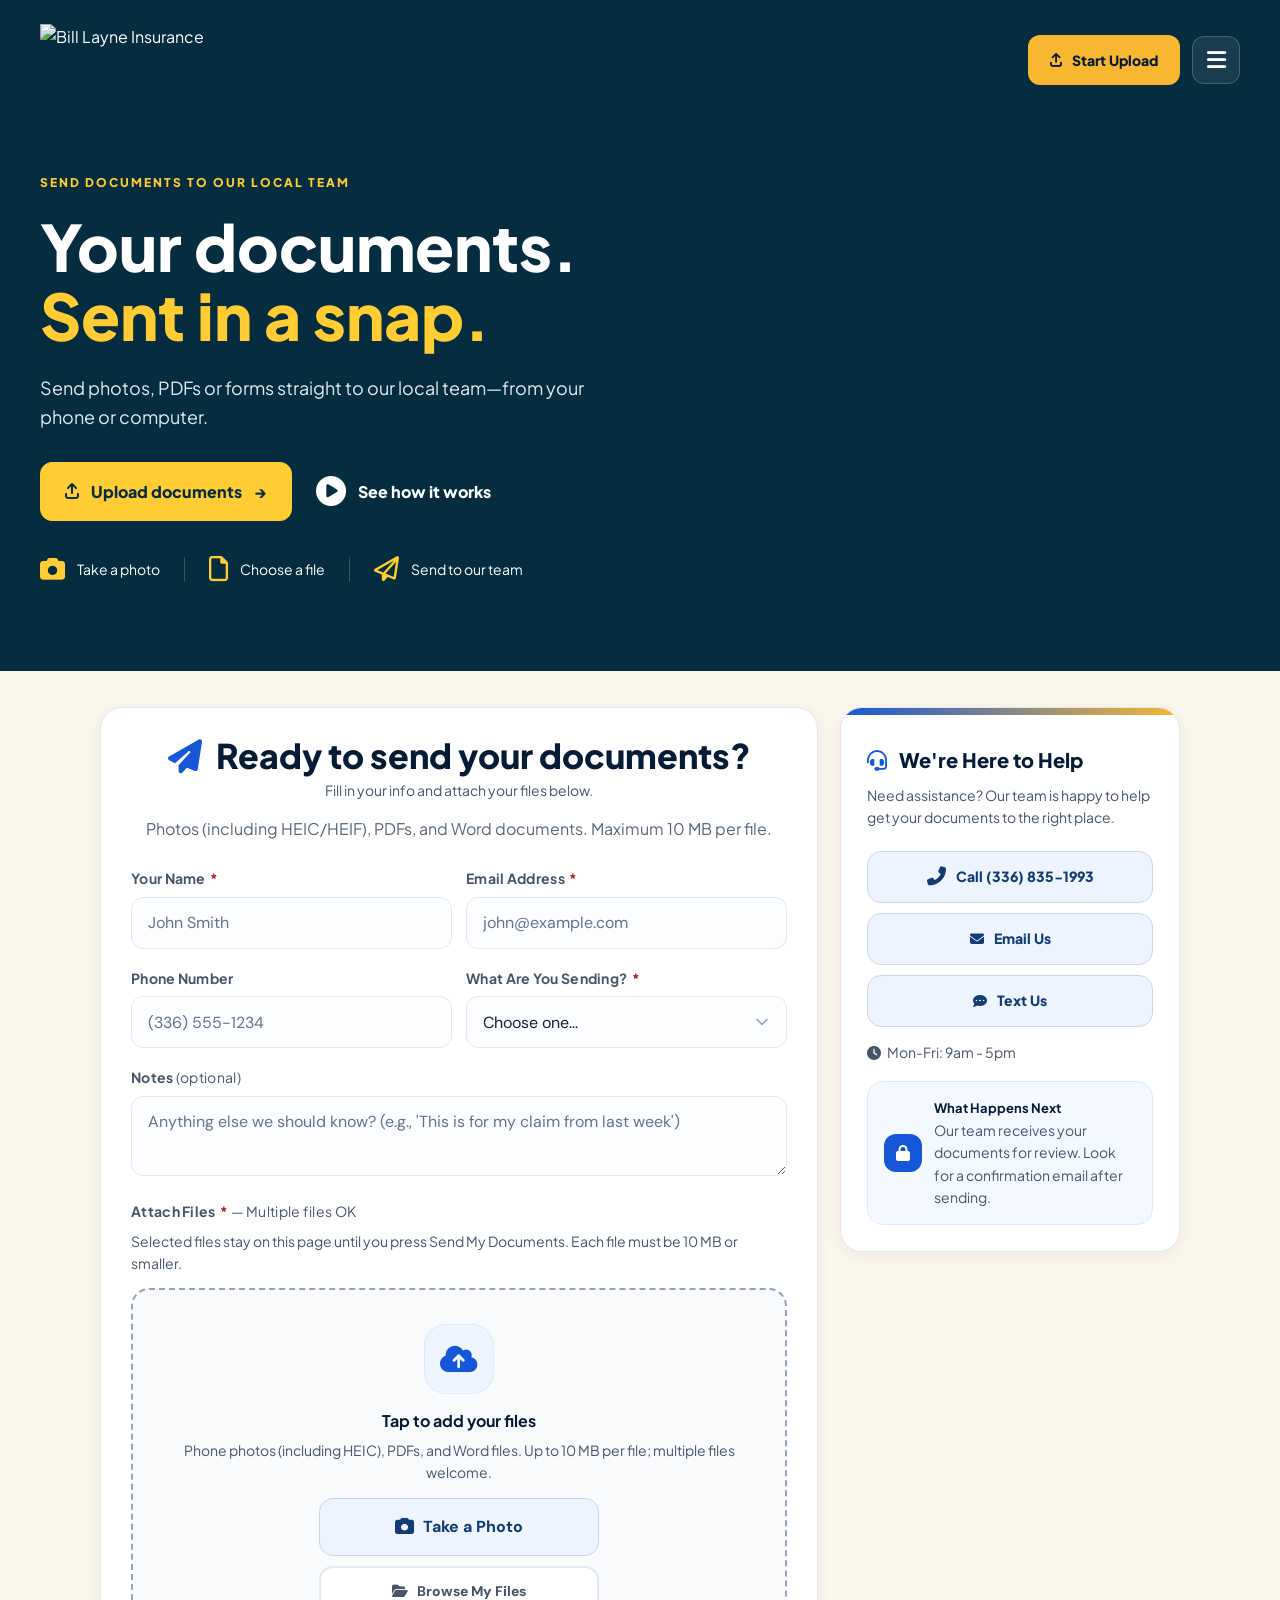
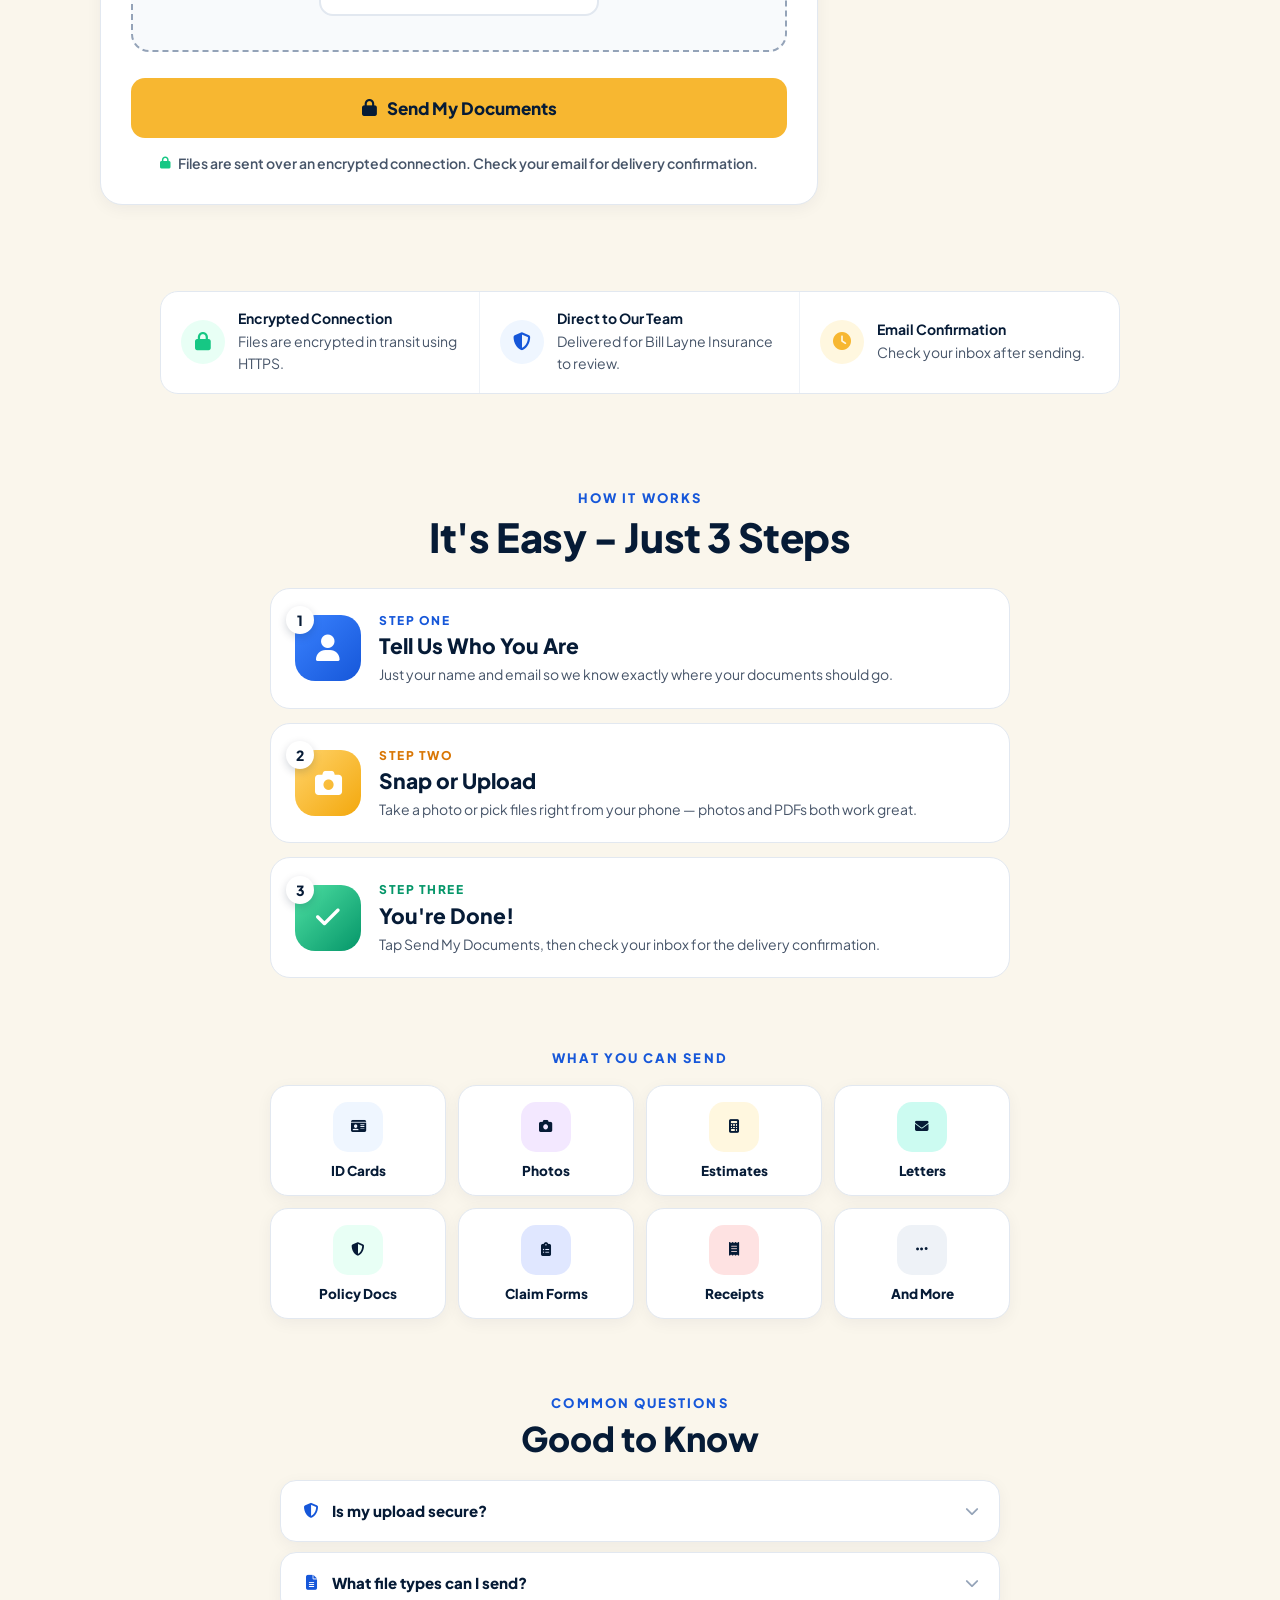
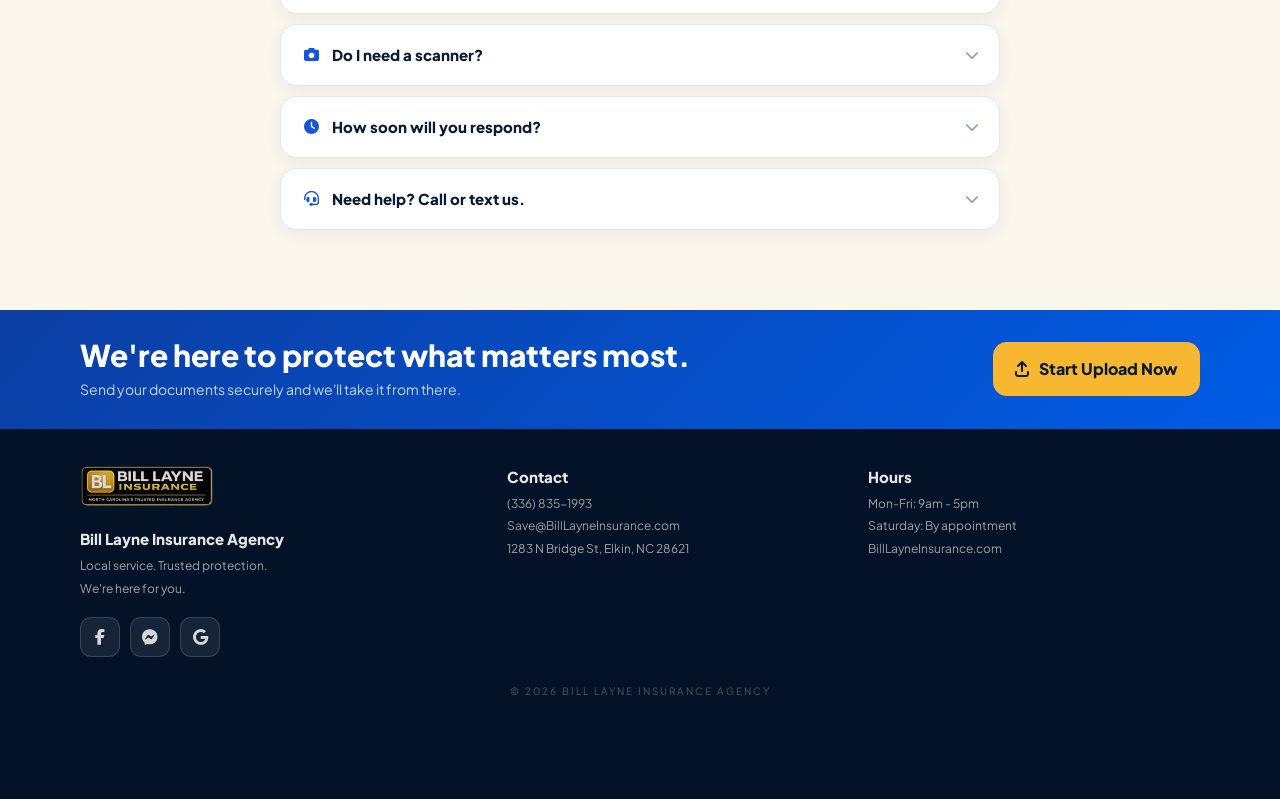
==== commit 744dc01d: "Refresh upload landing hero and add preparation progress" ====
--- a/index.html
+++ b/index.html
@@ -365,16 +365,18 @@
         }
     </style>
 <link rel="stylesheet" href="assets/upload-refinements.css">
+<link rel="stylesheet" href="assets/snap-hero.css?v=20261008">
+<link rel="preload" as="image" href="https://img.billlayneinsurance.com/i/2026/10/send-bill-docs-desktop-w62zdn.webp" media="(min-width:768px)" fetchpriority="high">
+<link rel="preload" as="image" href="https://img.billlayneinsurance.com/i/2026/10/smartphone-insurance-upload-scene-2-mobi-pudwyb.webp" media="(max-width:767px)" fetchpriority="high">
 </head>
 <body>
 
     <!-- HERO -->
-    <header class="hero">
+    <header class="hero snap-hero">
         <div class="hero-bg"></div>
         <nav class="site-nav" aria-label="Primary">
             <a class="brand-lockup" href="https://www.billlayneinsurance.com">
-                <span class="brand-mark">BL</span>
-                <span class="brand-text"><strong>Bill Layne</strong><span>Insurance</span></span>
+                <img class="snap-agency-logo" src="https://img.billlayneinsurance.com/i/2026/08/bli-agency-logo-4jqj2j.png" alt="Bill Layne Insurance" width="784" height="248" decoding="async">
             </a>
             <div class="nav-actions">
                 <a href="#upload-form" class="nav-upload"><i class="fas fa-arrow-up-from-bracket"></i><span>Start Upload</span></a>
@@ -383,13 +385,14 @@
         </nav>
         <div class="hero-inner">
             <div class="hero-content">
-                <div class="hero-badge"><i class="fas fa-lock"></i> Secure Document Upload</div>
-                <h1>Send Your Documents to <span>Bill Layne Insurance</span></h1>
-                <p class="hero-sub">Upload photos, PDFs, or forms from your phone or computer.</p>
+                <div class="hero-badge">SEND DOCUMENTS TO OUR LOCAL TEAM</div>
+                <h1>Your documents.<br><span>Sent in a snap.</span></h1>
+                <p class="hero-sub">Send photos, PDFs or forms straight to our local team&mdash;from your phone or computer.</p>
                 <div class="hero-actions">
-                    <a href="#upload-form" class="hero-btn hero-btn-primary"><i class="fas fa-arrow-up-from-bracket"></i> Start Upload</a>
-                    <a href="#stepsSection" class="hero-btn hero-btn-secondary"><i class="fas fa-play"></i> How It Works</a>
+                    <a href="#upload-form" class="hero-btn hero-btn-primary"><i class="fas fa-arrow-up-from-bracket" aria-hidden="true"></i> Upload documents <span aria-hidden="true">&rarr;</span></a>
+                    <a href="#stepsSection" class="hero-btn hero-btn-secondary"><i class="fas fa-circle-play" aria-hidden="true"></i> See how it works</a>
                 </div>
+                <ul class="snap-features" aria-label="Upload options"><li><i class="fas fa-camera" aria-hidden="true"></i>Take a photo</li><li><i class="far fa-file" aria-hidden="true"></i>Choose a file</li><li><i class="far fa-paper-plane" aria-hidden="true"></i>Send to our team</li></ul>
             </div>
             <div class="hero-visual" aria-hidden="true">
                 <picture>
@@ -405,8 +408,9 @@
     <section class="form-section" id="upload-form">
         <div class="form-card">
             <div class="form-header">
-                <h2><i class="fas fa-paper-plane" style="color:var(--blue);margin-right:8px;"></i> Upload Your Documents</h2>
+                <h2><i class="fas fa-paper-plane" style="color:var(--blue);margin-right:8px;"></i> Ready to send your documents?</h2>
                 <p>Fill in your info and attach your files below.</p>
+                <p class="snap-file-guidance">Photos (including HEIC/HEIF), PDFs, and Word documents. Maximum 10 MB per file.</p>
             </div>
 
             <form id="docForm" onsubmit="return false;">
@@ -557,6 +561,8 @@
     <section class="sending-section" id="sendingSection">
         <div class="sending-spinner"></div>
         <h2>Sending Your Documents...</h2>
+        <p id="uploadStatus" role="status" aria-live="polite">Preparing your files...</p>
+        <progress id="uploadProgress" max="1" value="0" aria-label="File preparation progress"></progress>
         <p>We're securely uploading your files to our team.<br>This may take a moment depending on file size.</p>
         <div class="sending-warning"><i class="fas fa-exclamation-triangle"></i> Please keep this page open until sending finishes.</div>
     </section>
@@ -573,7 +579,7 @@
         </div>
         <p>If no confirmation arrives, contact us at <a href="tel:3368351993">(336) 835-1993</a> with your upload reference.</p>
         <div class="email-note"><i class="fas fa-envelope-circle-check"></i> Look for a confirmation email, including in spam or junk.</div>
-        <p style="font-size:13px;color:var(--gray-500);">We'll review your documents and reach out if we need anything else. Most requests are handled within one business day.</p>
+        <p style="font-size:16px;color:var(--gray-500);">Our team will review your documents and reach out if anything else is needed.</p>
         <div class="success-actions">
             <button class="success-btn success-btn-primary" onclick="resetForm()"><i class="fas fa-plus"></i> Send More Documents</button>
             <a href="tel:3368351993" class="success-btn success-btn-secondary"><i class="fas fa-phone-alt"></i> Call Us: (336) 835-1993</a>
@@ -1435,6 +1441,11 @@
             return;
         }
         var confirmationNumber = generateConfirmationNumber();
+        var fileCount = photoMode ? Object.values(photoFiles).reduce(function(total, file) { return total + (Array.isArray(file) ? file.length : (file ? 1 : 0)); }, 0) : selectedFiles.length;
+        var uploadProgress = document.getElementById('uploadProgress');
+        uploadProgress.max = Math.max(1, fileCount);
+        uploadProgress.value = 0;
+        document.getElementById('uploadStatus').textContent = 'Preparing ' + fileCount + (fileCount === 1 ? ' file...' : ' files...');
 
         // Switch to sending view
         document.querySelector('.form-section').style.display = 'none';
@@ -1460,6 +1471,7 @@
                             if (!multiFile) continue;
                             var multiB64 = await fileToBase64(multiFile);
                             filesToUpload.push({ name: multiLabel + ' ' + (mf + 1) + ' - ' + multiFile.name, type: multiFile.type, size: multiFile.size, data: multiB64 });
+                            uploadProgress.value = filesToUpload.length;
                         }
                         continue;
                     }
@@ -1467,12 +1479,14 @@
                     var label = PHOTO_TYPES[key] ? PHOTO_TYPES[key].label : key;
                     var b64 = await fileToBase64(f);
                     filesToUpload.push({ name: label + ' — ' + f.name, type: f.type, size: f.size, data: b64 });
+                    uploadProgress.value = filesToUpload.length;
                 }
             } else {
                 for (var i = 0; i < selectedFiles.length; i++) {
                     var sf = selectedFiles[i];
                     var b64s = await fileToBase64(sf);
                     filesToUpload.push({ name: sf.name, type: sf.type, size: sf.size, data: b64s });
+                    uploadProgress.value = filesToUpload.length;
                 }
             }
 
@@ -1487,6 +1501,8 @@
                 timestamp: new Date().toISOString()
             };
 
+            uploadProgress.removeAttribute('value');
+            document.getElementById('uploadStatus').textContent = 'Sending your upload request. Keep this page open; check your email for delivery confirmation.';
             await fetch(GOOGLE_SCRIPT_URL, {
                 method: 'POST', mode: 'no-cors',
                 headers: { 'Content-Type': 'text/plain' },
--- a/assets/snap-hero.css
+++ b/assets/snap-hero.css
@@ -0,0 +1,10 @@
+body{background:#faf6ec;font-family:'Plus Jakarta Sans',Arial,sans-serif}.snap-hero{position:relative;background:#062d3f;overflow:hidden;padding:0;min-height:650px}.snap-hero .hero-bg{background:linear-gradient(90deg,#062d3f26,transparent 65%),url('https://img.billlayneinsurance.com/i/2026/10/send-bill-docs-desktop-w62zdn.webp') center center/cover no-repeat;opacity:1}.snap-hero .hero-bg:after,.snap-hero:before,.snap-hero:after{display:none}.snap-hero .site-nav{position:relative;max-width:1200px;width:calc(100% - 64px);margin:auto;padding:24px 0;z-index:2}.snap-hero .hero-inner{position:relative;width:calc(100% - 64px);max-width:1200px;margin:auto;padding:54px 0 68px;display:block;z-index:1;min-height:550px}.snap-hero .hero-content{width:58%;max-width:700px}.snap-hero .hero-badge{display:block;background:none;border:0;border-radius:0;padding:0;margin:0 0 22px;color:#ffcc33;font:800 12px 'Plus Jakarta Sans',Arial,sans-serif;letter-spacing:2px}.snap-hero h1{font-family:'Plus Jakarta Sans',Arial,sans-serif;font-size:64px;font-weight:800;line-height:1.08;letter-spacing:0;margin:0 0 24px;color:white}.snap-hero h1 span{color:#ffcc33;background:none;-webkit-text-fill-color:#ffcc33}.snap-hero .hero-sub{font-size:18px;line-height:1.6;max-width:600px;margin:0 0 30px;color:#e1e9ef}.snap-hero .hero-actions{display:flex;gap:24px;align-items:center;flex-wrap:wrap}.snap-hero .hero-btn{min-height:56px;border-radius:12px;padding:16px 24px;font-size:16px;font-weight:800;gap:12px}.snap-hero .hero-btn-primary{background:#ffcc33;color:#062d3f;border:1px solid #ffcc33;box-shadow:none}.snap-hero .hero-btn-secondary{background:none;border:0;box-shadow:none;color:white;padding:12px 0}.snap-hero .hero-btn-secondary i{font-size:30px}.snap-hero .hero-visual{display:none}.snap-features{display:flex;gap:24px;flex-wrap:wrap;list-style:none;margin:36px 0 0;padding:0;color:white;font-size:14px}.snap-features li{display:flex;align-items:center;gap:12px}.snap-features li+li{border-left:1px solid #ffffff30;padding-left:24px}.snap-features i{color:#ffcc33;font-size:25px}.snap-hero a:focus-visible,.snap-hero button:focus-visible{outline:3px solid #ffcc33;outline-offset:4px}.main-upload-wrap{margin-top:0;padding-top:36px;background:#faf6ec}.form-section{scroll-margin-top:20px}.snap-file-guidance{font-size:16px!important;line-height:1.6;color:#596877!important;margin-top:14px!important}#uploadProgress{display:block;width:min(360px,85%);height:12px;margin:20px auto;accent-color:#c9a22c}.snap-hero .nav-upload{font-size:14px}.snap-hero .nav-menu{min-width:44px;min-height:44px}
+@media(min-width:768px) and (max-width:1100px){.snap-hero h1{font-size:56px}.snap-hero .hero-content{width:62%}.snap-hero .hero-actions{gap:16px}.snap-hero .hero-btn{font-size:14px;padding:14px 18px}.snap-features{gap:16px}.snap-features li+li{padding-left:16px}}
+@media(max-width:767px){.snap-hero{min-height:0}.snap-hero .site-nav{width:calc(100% - 48px);padding:20px 0}.snap-hero .hero-bg{background-image:url('https://img.billlayneinsurance.com/i/2026/10/smartphone-insurance-upload-scene-2-mobi-pudwyb.webp');background-position:center bottom;background-size:100% auto}.snap-hero .hero-inner{width:calc(100% - 48px);padding:24px 0 400px;min-height:0}.snap-hero .hero-content{width:100%;max-width:none}.snap-hero .hero-badge{font-size:11px;letter-spacing:1px;margin-bottom:18px}.snap-hero h1{font-size:38px;line-height:1.08;margin-bottom:18px}.snap-hero .hero-sub{font-size:18px;margin-bottom:24px}.snap-hero .hero-actions{flex-direction:column;align-items:stretch;gap:12px}.snap-hero .hero-btn{font-size:16px;justify-content:center}.snap-hero .hero-btn-secondary{min-height:44px}.snap-features{font-size:12px;gap:12px;margin-top:24px;justify-content:space-between}.snap-features li{flex-direction:column;gap:8px}.snap-features li+li{padding-left:0;border-left:0}.snap-features i{font-size:24px}.snap-hero .brand-text strong{font-size:18px}.snap-hero .brand-text>span{font-size:11px}.snap-hero .brand-mark{width:40px;height:40px;font-size:22px}.snap-hero .nav-upload{display:none}.main-upload-wrap{padding-top:24px}}
+@media(max-width:359px){.snap-hero h1{font-size:36px}.snap-features{font-size:11px}.snap-hero .hero-inner{padding-bottom:350px}}
+ .snap-hero .hero-bg{display:block;position:absolute;inset:0;pointer-events:none;background-repeat:no-repeat;animation:none;transform:none}
+ .snap-hero .hero-sub{font-weight:400;letter-spacing:0}
+@media(max-width:767px){.snap-hero .hero-bg{background-repeat:no-repeat;background-color:#001e38}}
+@media(min-width:768px){.snap-hero .hero-bg{background-position:center top}}
+ .snap-hero .snap-agency-logo{display:block;width:230px;height:auto;max-width:100%;object-fit:contain}
+@media(max-width:767px){.snap-hero .snap-agency-logo{width:180px}.snap-hero .brand-lockup{min-width:0}}
